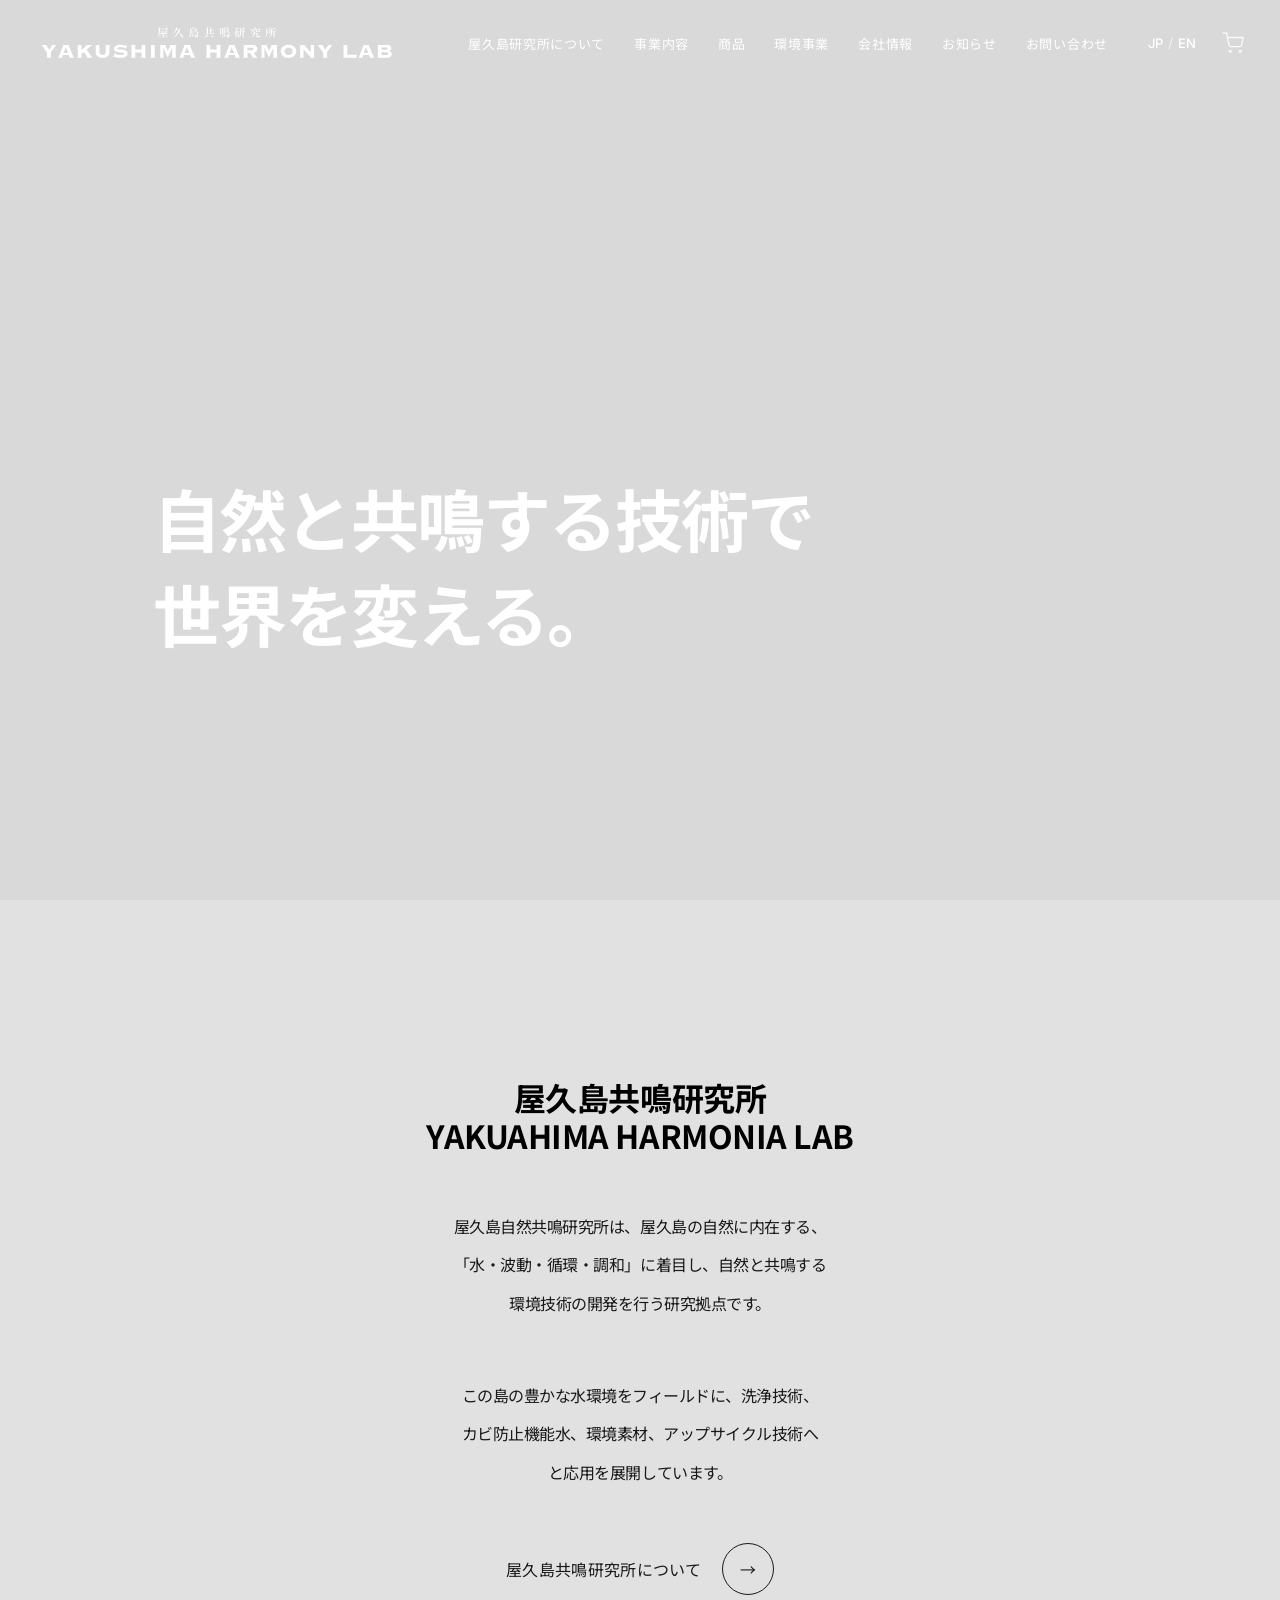
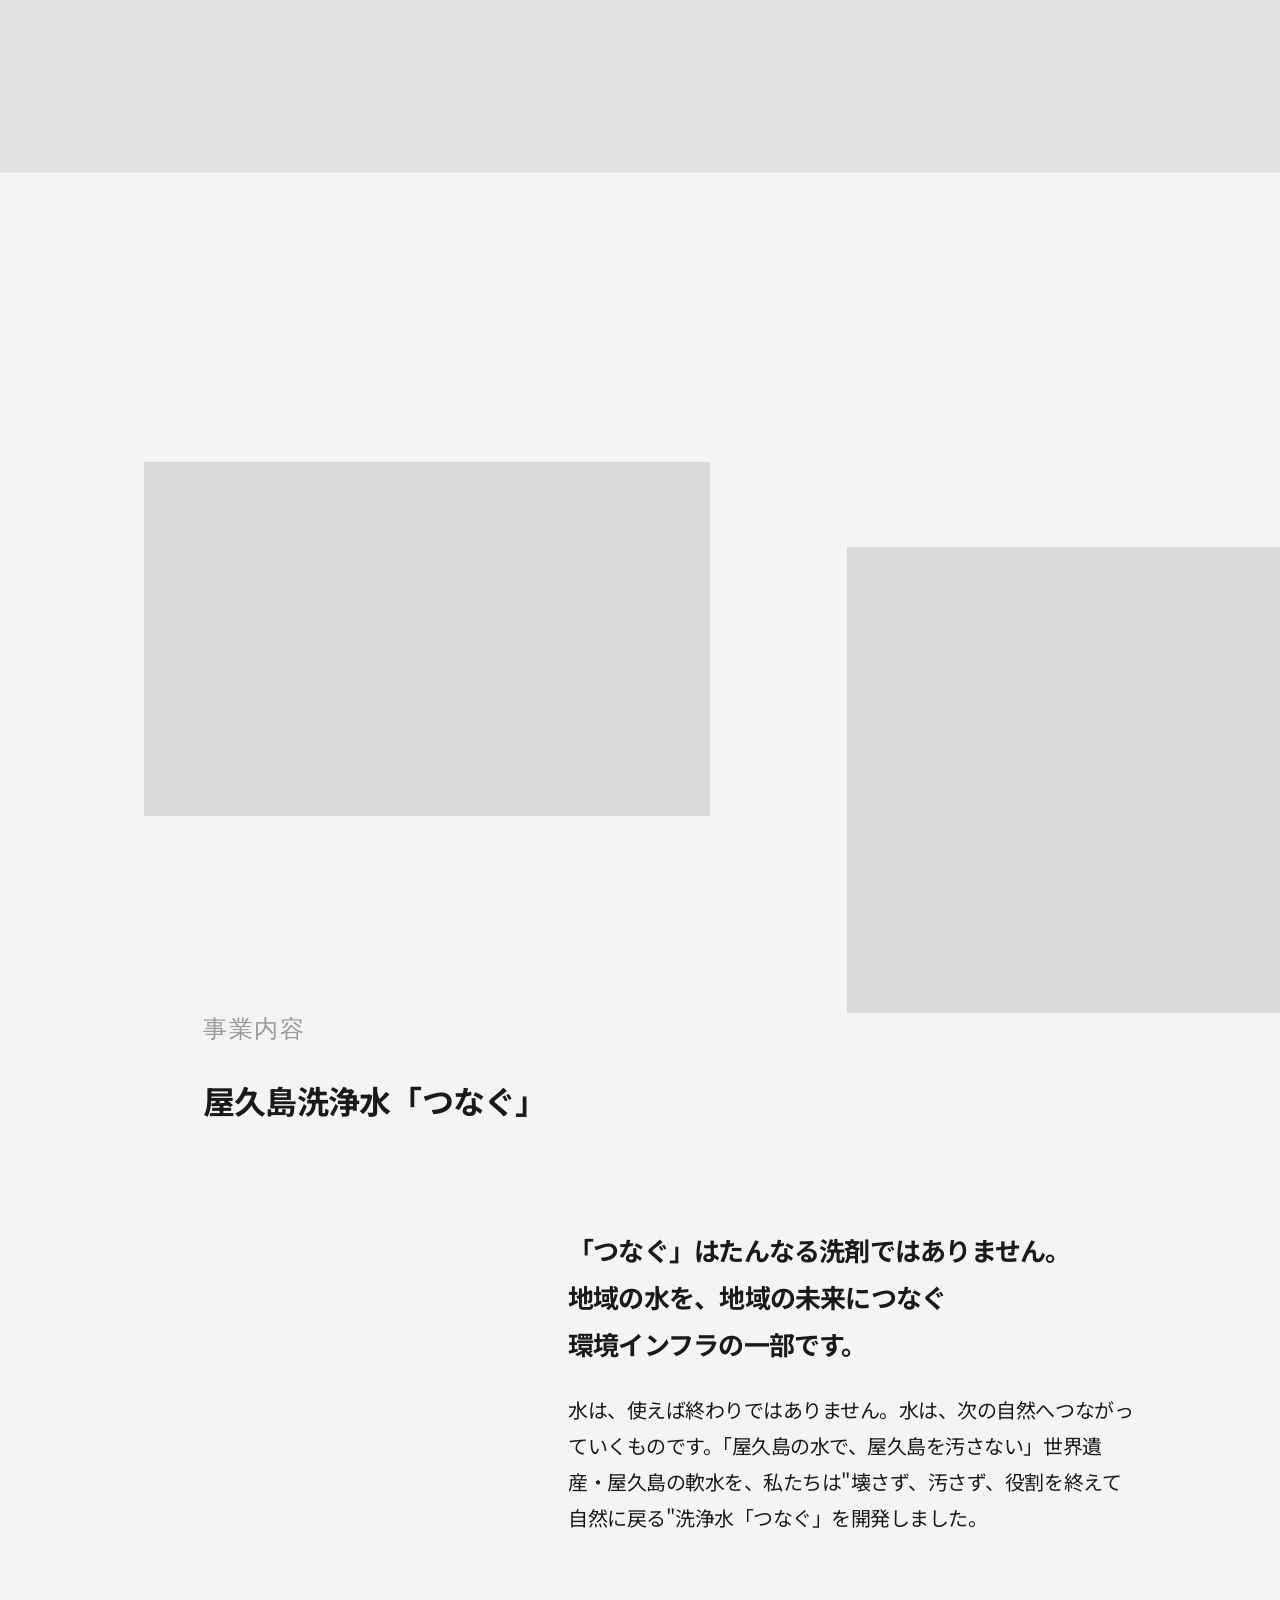
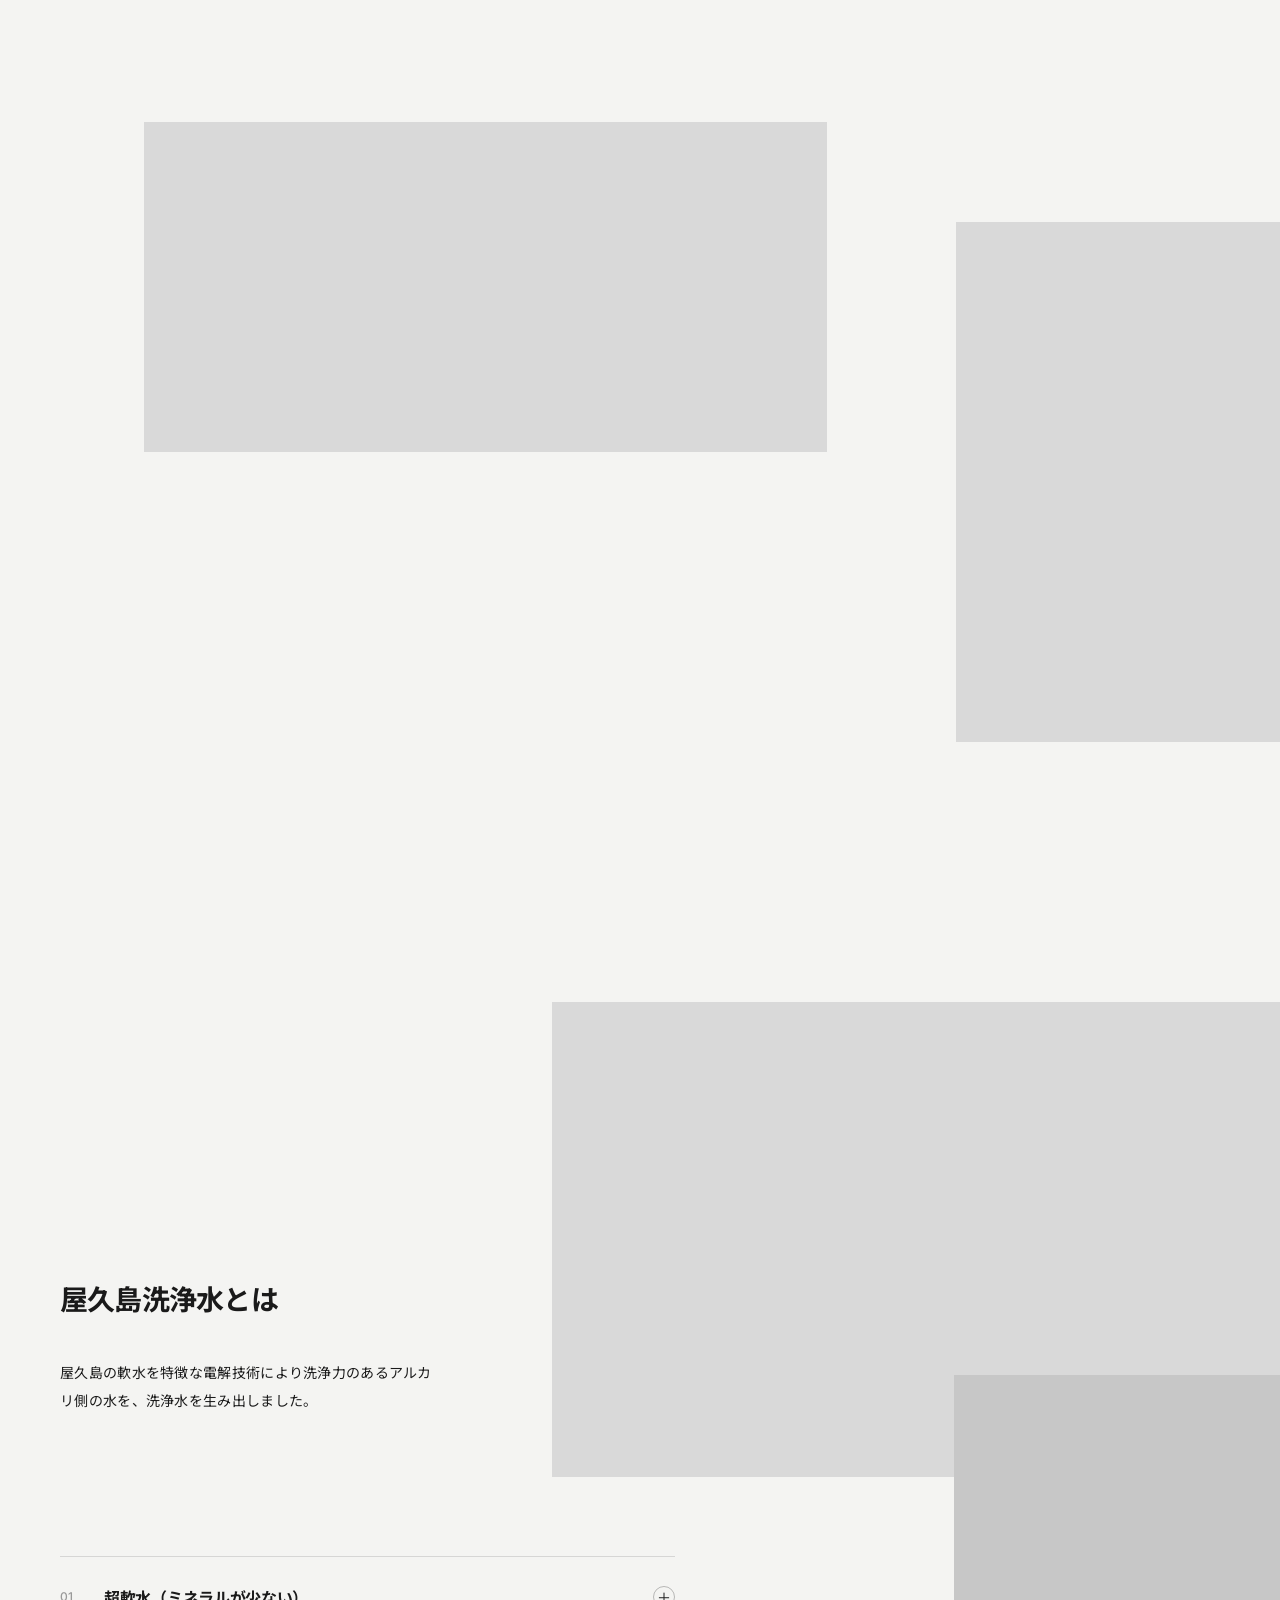
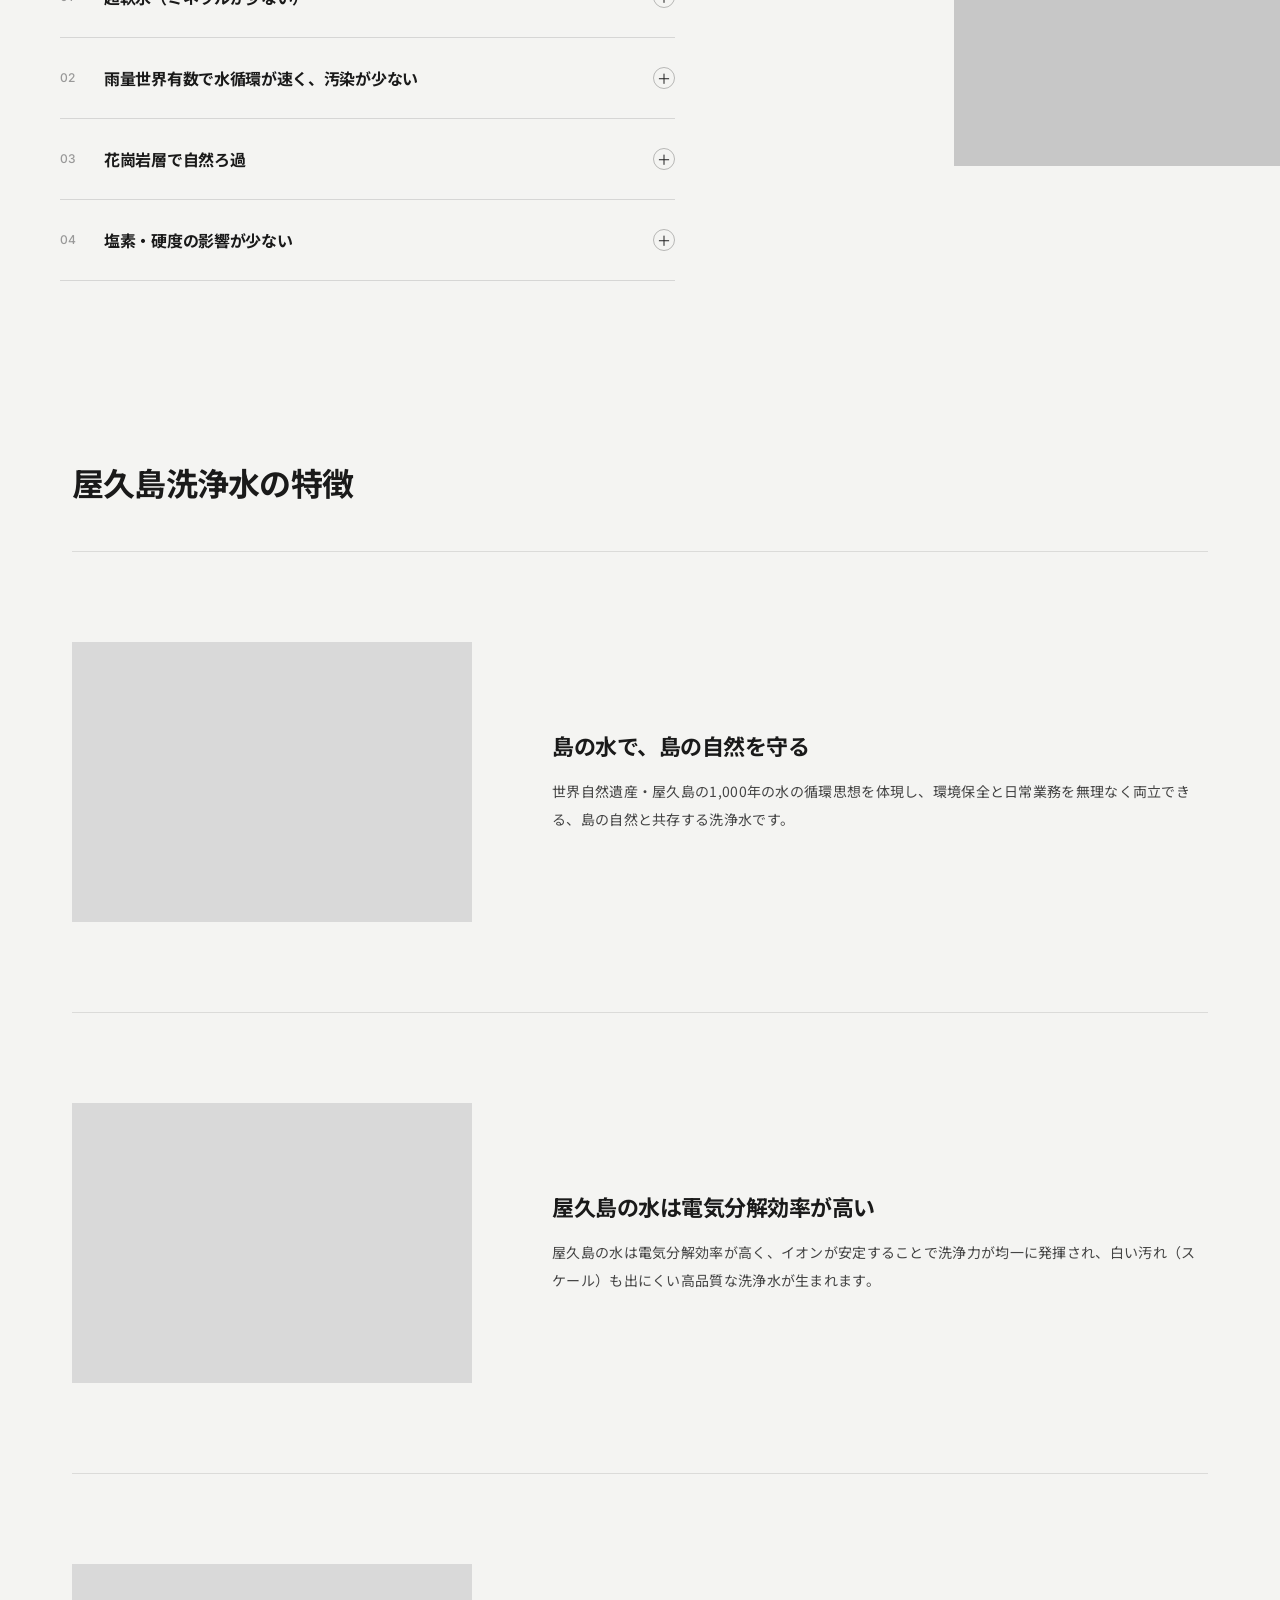
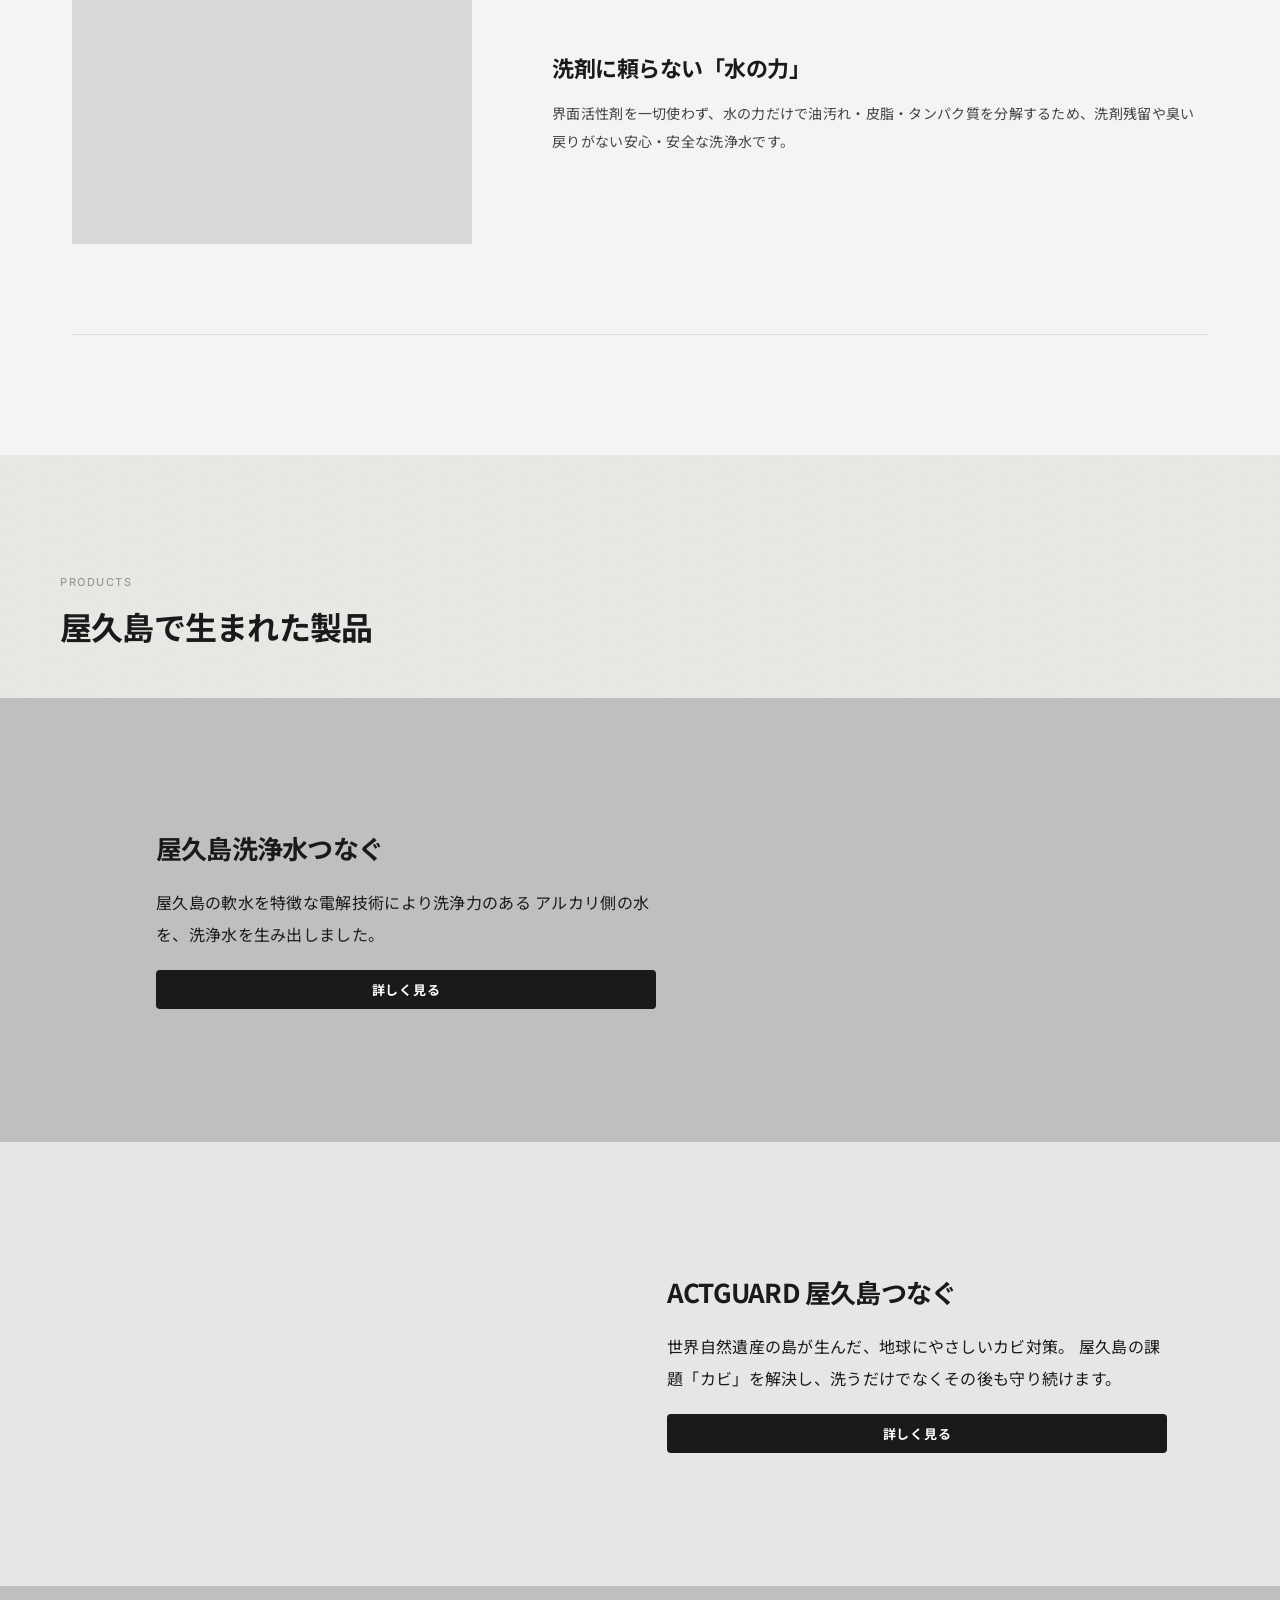
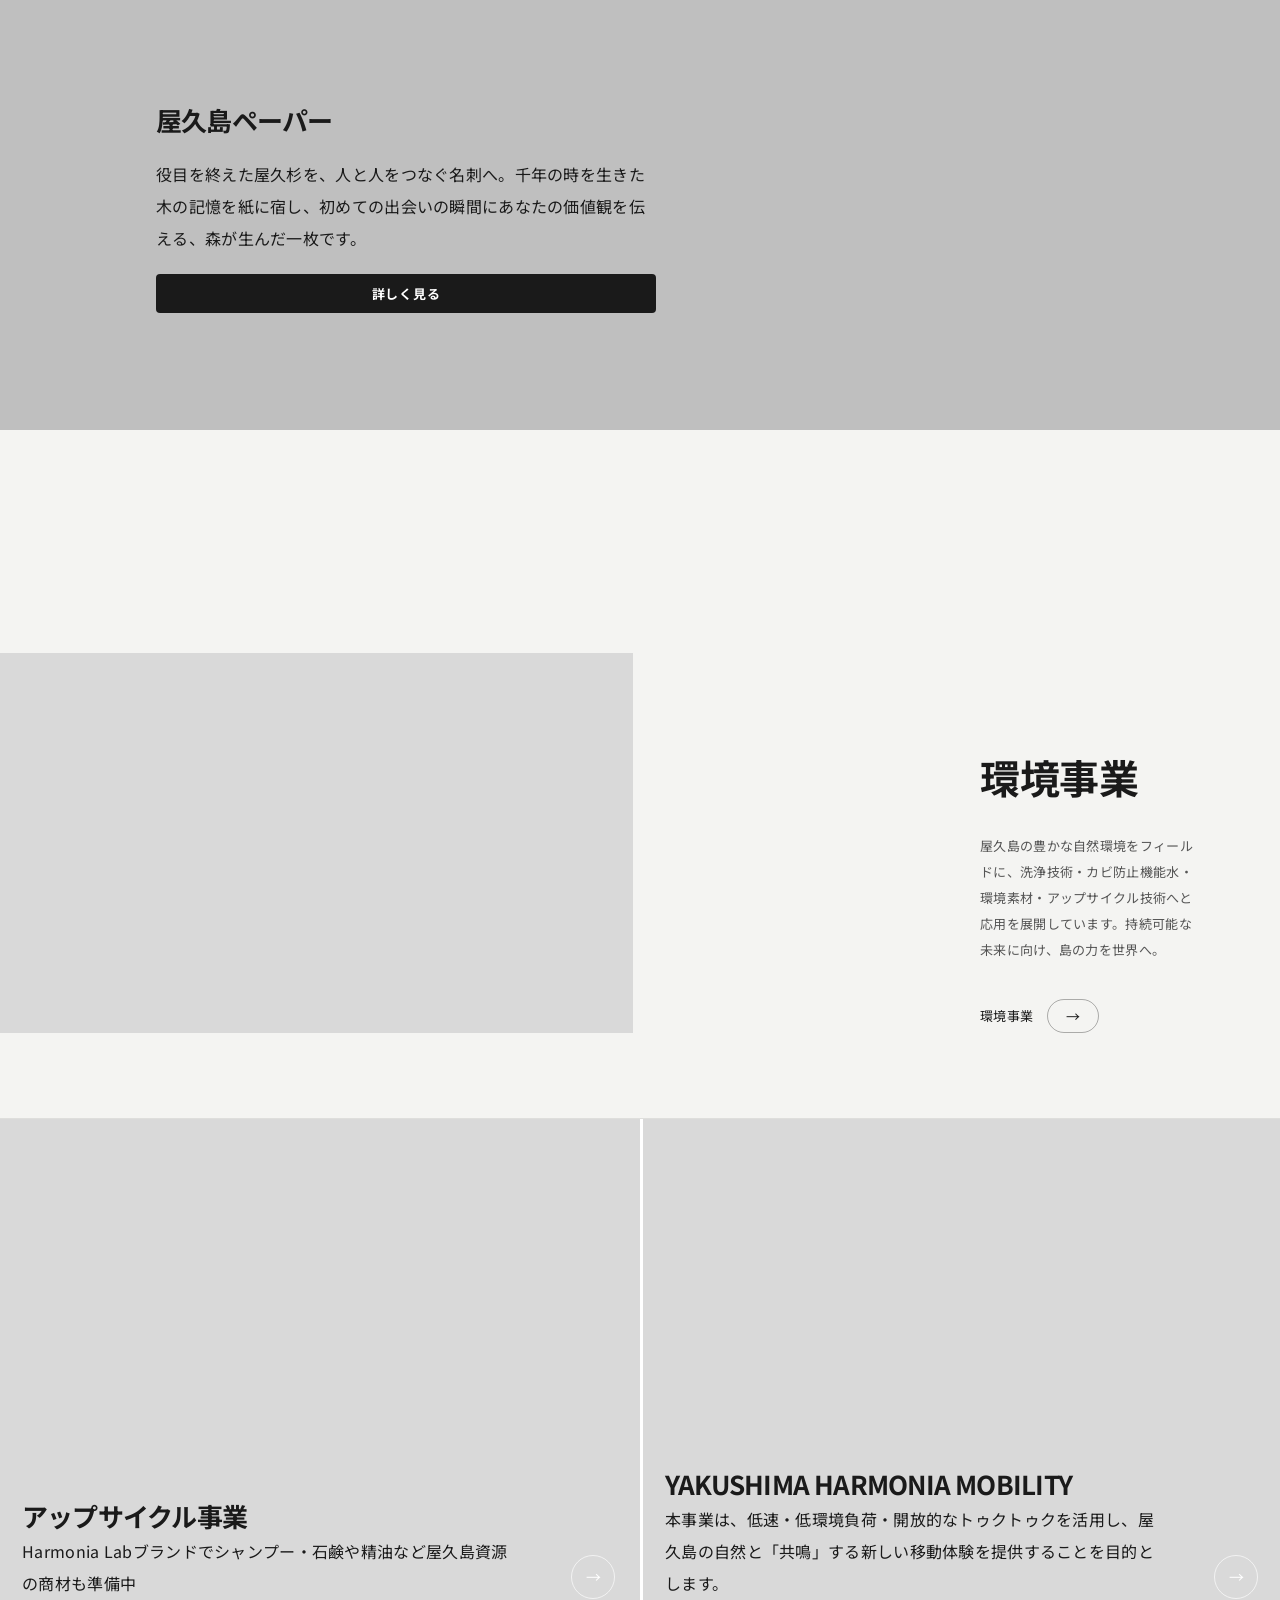
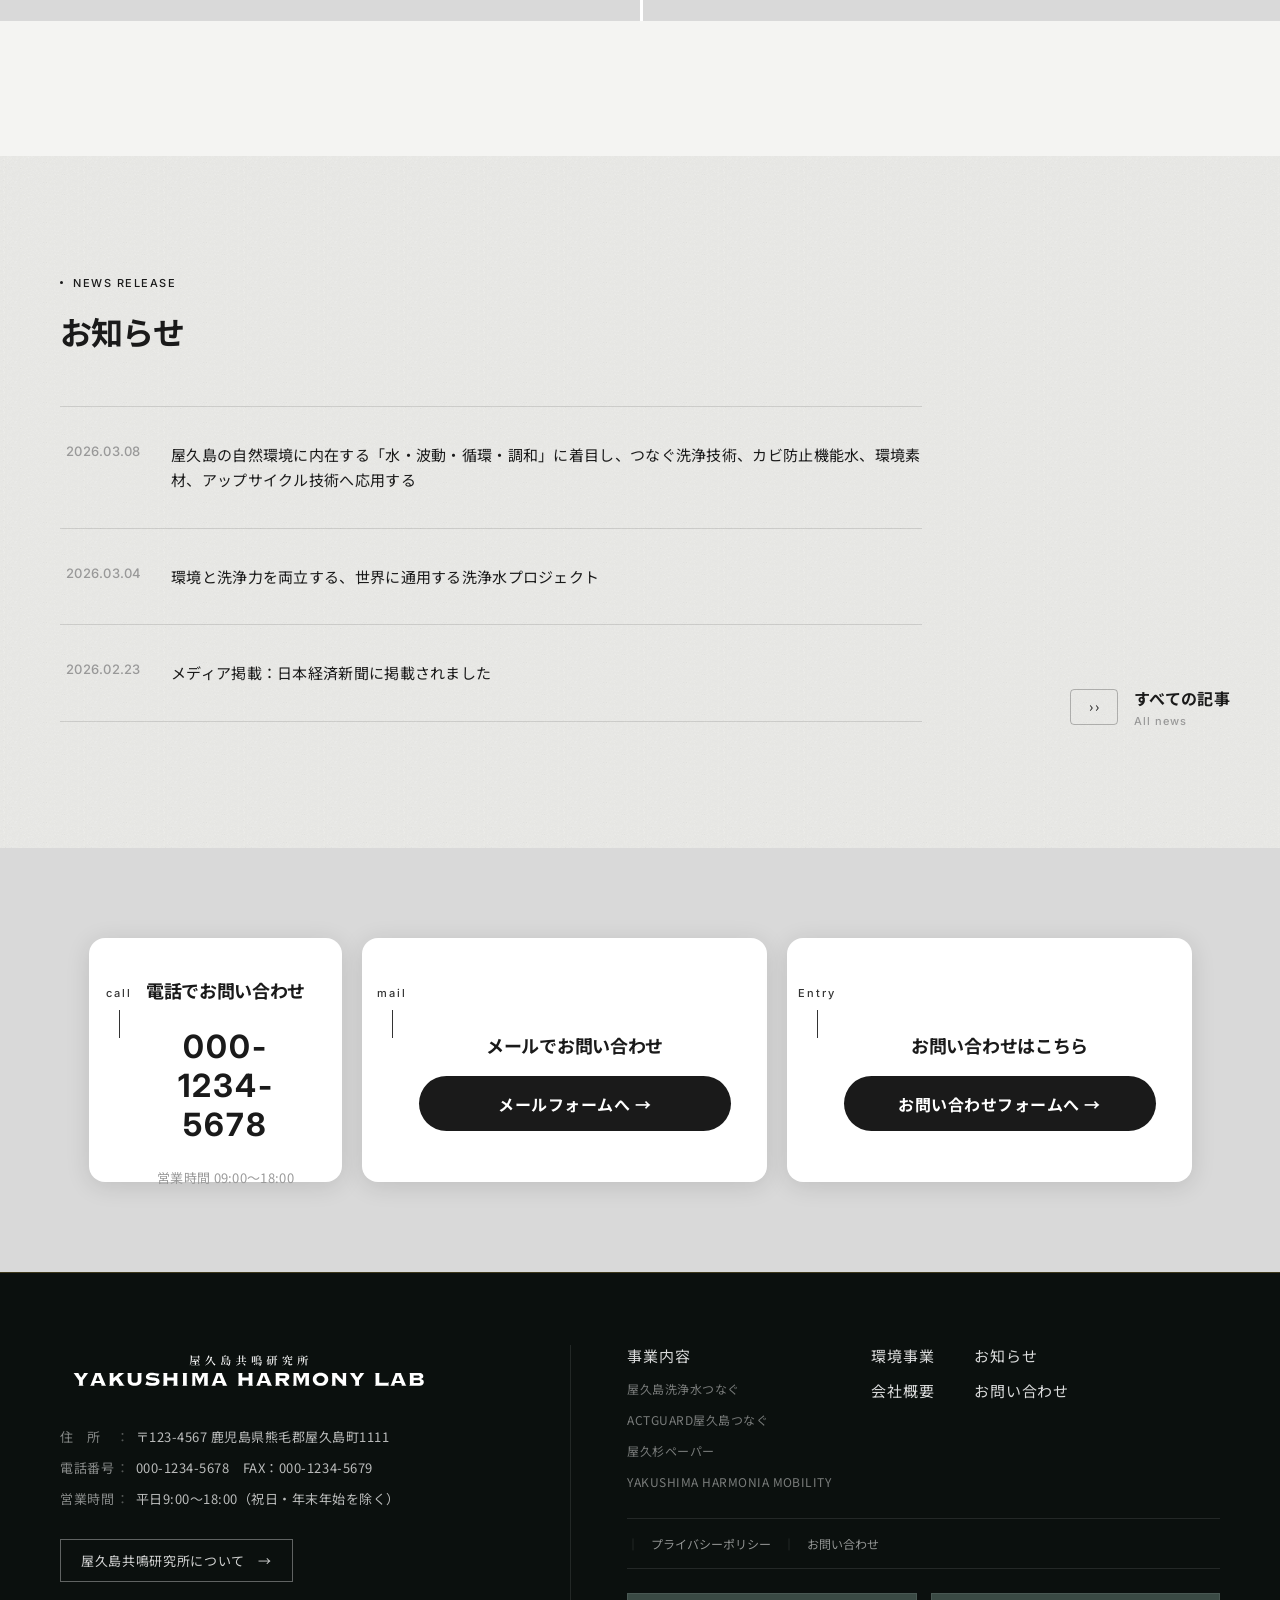
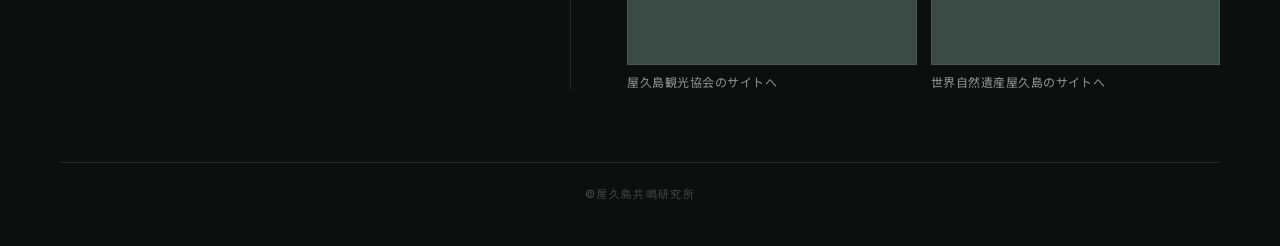
==== index.html @ 874a4131 "最初のバックアップ" ====
<!DOCTYPE html>
<html lang="ja">
<head>
  <meta charset="UTF-8">
  <meta name="viewport" content="width=device-width, initial-scale=1.0">
  <title>YAKUSHIMA HARMONIA LAB</title>
  <link rel="preconnect" href="https://fonts.googleapis.com">
  <link href="https://fonts.googleapis.com/css2?family=Noto+Sans+JP:wght@400;700&family=Inter:wght@400;500;700&display=swap" rel="stylesheet">
  <link rel="stylesheet" href="style.css">
  <script src="https://mcp.figma.com/mcp/html-to-design/capture.js" async></script>
</head>
<body>

  <!-- HEADER -->
  <header>
    <div class="header-logo">
      <img src="images/logo-yakushima.svg" alt="YAKUSHIMA HARMONIA LAB">
    </div>
    <nav class="main-nav">
      <a href="about.html">屋久島研究所について</a>
      <a href="#business">事業内容</a>
      <a href="#products">商品</a>
      <a href="#environment">環境事業</a>
      <a href="company.html">会社情報</a>
      <a href="#news">お知らせ</a>
      <a href="contact.html">お問い合わせ</a>
    </nav>
    <div class="header-right">
      <div class="lang-switch">
        <a href="#">JP</a>
        <span>/</span>
        <a href="#">EN</a>
      </div>
      <a href="cart.html" class="header-cart" aria-label="カート">
        <svg width="22" height="22" viewBox="0 0 24 24" fill="none" stroke="currentColor" stroke-width="1.5" stroke-linecap="round" stroke-linejoin="round" aria-hidden="true">
          <circle cx="9" cy="21" r="1"/>
          <circle cx="20" cy="21" r="1"/>
          <path d="M1 1h4l2.68 13.39a2 2 0 001.99 1.61h9.72a2 2 0 001.99-1.61L23 6H6"/>
        </svg>
      </a>
    </div>
  </header>

  <!-- HERO -->
  <section class="hero">
    <div class="hero-inner">
      <img src="images/hero.png" alt="YAKUSHIMA HARMONIA LAB - 自然との暮らし">
      <div class="hero-catch">
        <p>自然と共鳴する技術で</p>
        <p>世界を変える。</p>
      </div>
    </div>
  </section>

  <!-- VISION / ABOUT SECTION -->
  <section id="about" class="vision-section">
    <div class="vision-body">
      <div class="vision-section-title">屋久島共鳴研究所<br>YAKUAHIMA HARMONIA LAB</div>
      <div class="vision-text">
        <p>屋久島自然共鳴研究所は、屋久島の自然に内在する、<br>「水・波動・循環・調和」に着目し、自然と共鳴する<br>環境技術の開発を行う研究拠点です。</p>
        <p>この島の豊かな水環境をフィールドに、洗浄技術、<br>カビ防止機能水、環境素材、アップサイクル技術へ<br>と応用を展開しています。</p>
      </div>
      <a href="about.html" class="btn-inquiry">屋久島共鳴研究所について</a>
    </div>
  </section>

  <!-- ABOUT IMAGES SECTION -->
  <section id="business" class="about-section">
    <div class="about-container">
      <!-- Top staggered images -->
      <div class="about-top-images">
        <div class="about-top-img-left">
          <div class="about-top-img-left-inner"></div>
        </div>
        <div class="about-top-img-right">
          <div class="about-top-img-right-inner"></div>
        </div>
      </div>
      <!-- Staggered text: heading left, body copy right offset down -->
      <div class="about-text-area">
        <div class="about-heading-block">
          <div class="about-label">事業内容</div>
          <div class="about-title">屋久島洗浄水「つなぐ」</div>
        </div>
        <div class="about-body-block">
          <p class="about-body-title">「つなぐ」はたんなる洗剤ではありません。<br>地域の水を、地域の未来につなぐ<br>環境インフラの一部です。</p>
          <p class="about-body-text">水は、使えば終わりではありません。水は、次の自然へつながっていくものです。「屋久島の水で、屋久島を汚さない」世界遺産・屋久島の軟水を、私たちは"壊さず、汚さず、役割を終えて自然に戻る"洗浄水「つなぐ」を開発しました。</p>
        </div>
      </div>
      <!-- Bottom staggered images -->
      <div class="about-bottom-images">
        <div class="about-bottom-img-left"></div>
        <div class="about-bottom-img-right-col">
          <div class="about-bottom-img-right"></div>
        </div>
      </div>
    </div>
  </section>

  <!-- YAKUSHIMA HARMONIA LAB WHAT IS SECTION -->
  <section class="what-section">
    <div class="what-inner">
      <div class="what-left">
        <div class="what-title">屋久島洗浄水とは</div>
        <div class="what-desc">屋久島の軟水を特徴な電解技術により洗浄力のあるアルカリ側の水を、洗浄水を生み出しました。</div>
      </div>
      <div class="what-right">
        <div class="what-img-placeholder">
          <div class="what-img-overlap"></div>
        </div>
      </div>
    </div>
    <div class="what-accordion">
      <div class="accordion-item">
        <div class="accordion-header">
          <div class="accordion-num">01</div>
          <div class="accordion-text">超軟水（ミネラルが少ない）</div>
          <div class="accordion-icon">＋</div>
        </div>
      </div>
      <div class="accordion-item">
        <div class="accordion-header">
          <div class="accordion-num">02</div>
          <div class="accordion-text">雨量世界有数で水循環が速く、汚染が少ない</div>
          <div class="accordion-icon">＋</div>
        </div>
      </div>
      <div class="accordion-item">
        <div class="accordion-header">
          <div class="accordion-num">03</div>
          <div class="accordion-text">花崗岩層で自然ろ過</div>
          <div class="accordion-icon">＋</div>
        </div>
      </div>
      <div class="accordion-item">
        <div class="accordion-header">
          <div class="accordion-num">04</div>
          <div class="accordion-text">塩素・硬度の影響が少ない</div>
          <div class="accordion-icon">＋</div>
        </div>
      </div>
    </div>
  </section>

  <!-- FEATURES SECTION -->
  <section class="features-section">
    <div class="section-header">
      <div class="section-title-jp">屋久島洗浄水の特徴</div>
    </div>
    <div class="features-list">
      <div class="feature-item">
        <div class="feature-img">
          <img src="images/feature1.png" alt="">
        </div>
        <div class="feature-content">
          <div class="feature-title">島の水で、島の自然を守る</div>
          <div class="feature-body">世界自然遺産・屋久島の1,000年の水の循環思想を体現し、環境保全と日常業務を無理なく両立できる、島の自然と共存する洗浄水です。</div>
        </div>
      </div>
      <div class="feature-item">
        <div class="feature-img">
          <img src="images/feature2.png" alt="">
        </div>
        <div class="feature-content">
          <div class="feature-title">屋久島の水は電気分解効率が高い</div>
          <div class="feature-body">屋久島の水は電気分解効率が高く、イオンが安定することで洗浄力が均一に発揮され、白い汚れ（スケール）も出にくい高品質な洗浄水が生まれます。</div>
        </div>
      </div>
      <div class="feature-item">
        <div class="feature-img">
          <img src="images/feature3.png" alt="">
        </div>
        <div class="feature-content">
          <div class="feature-title">洗剤に頼らない「水の力」</div>
          <div class="feature-body">界面活性剤を一切使わず、水の力だけで油汚れ・皮脂・タンパク質を分解するため、洗剤残留や臭い戻りがない安心・安全な洗浄水です。</div>
        </div>
      </div>
    </div>
  </section>

  <!-- PRODUCTS SECTION -->
  <section id="products" class="products-section">
    <div class="products-section-header">
      <div class="section-label">Products</div>
      <div class="section-title-jp">屋久島で生まれた製品</div>
    </div>
    <div class="products-list">
      <div class="product-band product-band--dark">
        <div class="product-band-text">
          <div class="product-band-title">屋久島洗浄水つなぐ</div>
          <div class="product-band-body">屋久島の軟水を特徴な電解技術により洗浄力のある アルカリ側の水を、洗浄水を生み出しました。</div>
          <a href="tsunagu.html" class="btn-more">詳しく見る</a>
        </div>
      </div>
      <div class="product-band product-band--light">
        <div class="product-band-text product-band-text--right">
          <div class="product-band-title">ACTGUARD 屋久島つなぐ</div>
          <div class="product-band-body">世界自然遺産の島が生んだ、地球にやさしいカビ対策。 屋久島の課題「カビ」を解決し、洗うだけでなくその後も守り続けます。</div>
          <a href="actguard.html" class="btn-more">詳しく見る</a>
        </div>
      </div>
      <div class="product-band product-band--dark">
        <div class="product-band-text">
          <div class="product-band-title">屋久島ペーパー</div>
          <div class="product-band-body">役目を終えた屋久杉を、人と人をつなぐ名刺へ。千年の時を生きた木の記憶を紙に宿し、初めての出会いの瞬間にあなたの価値観を伝える、森が生んだ一枚です。</div>
          <a href="#" class="btn-more">詳しく見る</a>
        </div>
      </div>
    </div>
  </section>

  <!-- 環境事業 SECTION -->
  <section id="environment" class="kankyo-section">
    <div class="kankyo-hero">
      <div class="kankyo-hero-photo"></div>
      <div class="kankyo-hero-content">
        <div class="kankyo-hero-text">
          <h2 class="kankyo-hero-title">環境事業</h2>
          <p class="kankyo-hero-body">屋久島の豊かな自然環境をフィールドに、洗浄技術・カビ防止機能水・環境素材・アップサイクル技術へと応用を展開しています。持続可能な未来に向け、島の力を世界へ。</p>
          <div class="kankyo-hero-link">
            <span class="kankyo-link-label">環境事業</span>
            <a href="#environment" class="kankyo-link-btn">→</a>
          </div>
        </div>
      </div>
    </div>
    <div class="kankyo-divider"></div>
    <div class="kankyo-cards">
      <div class="kankyo-card kankyo-card--left">
        <div class="kankyo-card-content">
          <div class="kankyo-card-text">
            <p class="kankyo-card-title">アップサイクル事業</p>
            <p class="kankyo-card-body">Harmonia Labブランドでシャンプー・石鹸や精油など屋久島資源の商材も準備中</p>
          </div>
          <a href="#environment" class="kankyo-card-btn">→</a>
        </div>
      </div>
      <div class="kankyo-card kankyo-card--right">
        <div class="kankyo-card-content">
          <div class="kankyo-card-text">
            <p class="kankyo-card-title">YAKUSHIMA HARMONIA MOBILITY</p>
            <p class="kankyo-card-body">本事業は、低速・低環境負荷・開放的なトゥクトゥクを活用し、屋久島の自然と「共鳴」する新しい移動体験を提供することを目的とします。</p>
          </div>
          <a href="mobility.html" class="kankyo-card-btn">→</a>
        </div>
      </div>
    </div>
  </section>

  <!-- NEWS SECTION -->
  <section id="news" class="news-section">
    <div class="news-inner">
      <div class="news-left">
        <div class="news-header">
          <div class="news-release-label">
            <div class="news-dot"></div>
            <span class="news-release-text">News Release</span>
          </div>
          <div class="news-title">お知らせ</div>
        </div>
        <div class="news-list">
          <a href="#news" class="news-item">
            <div class="news-date">2026.03.08</div>
            <div class="news-body">屋久島の自然環境に内在する「水・波動・循環・調和」に着目し、つなぐ洗浄技術、カビ防止機能水、環境素材、アップサイクル技術へ応用する</div>
          </a>
          <a href="#news" class="news-item">
            <div class="news-date">2026.03.04</div>
            <div class="news-body">環境と洗浄力を両立する、世界に通用する洗浄水プロジェクト</div>
          </a>
          <a href="#news" class="news-item">
            <div class="news-date">2026.02.23</div>
            <div class="news-body">メディア掲載：日本経済新聞に掲載されました</div>
          </a>
        </div>
      </div>
      <div class="news-right">
        <a href="#news" class="btn-all-news">
          <div class="btn-all-news-arrows">
            <span>›</span>
            <span>›</span>
          </div>
          <div class="btn-all-news-text">
            <span class="btn-all-news-jp">すべての記事</span>
            <span class="btn-all-news-en">All news</span>
          </div>
        </a>
      </div>
    </div>
  </section>

  <!-- CONTACT SECTION -->
  <section id="contact" class="contact-section">
    <div class="contact-inner">

      <div class="contact-card">
        <div class="contact-label-area">
          <span class="contact-label">call</span>
          <div class="contact-label-line"></div>
        </div>
        <div class="contact-card-body contact-card-body--call">
          <p class="contact-card-title">電話でお問い合わせ</p>
          <p class="contact-card-tel">000-1234-5678</p>
          <p class="contact-card-note">営業時間 09:00〜18:00</p>
        </div>
      </div>

      <div class="contact-card">
        <div class="contact-label-area">
          <span class="contact-label">mail</span>
          <div class="contact-label-line"></div>
        </div>
        <div class="contact-card-body">
          <p class="contact-card-title">メールでお問い合わせ</p>
          <a href="contact.html" class="btn-contact-action">メールフォームへ →</a>
        </div>
      </div>

      <div class="contact-card">
        <div class="contact-label-area">
          <span class="contact-label">Entry</span>
          <div class="contact-label-line"></div>
        </div>
        <div class="contact-card-body">
          <p class="contact-card-title">お問い合わせはこちら</p>
          <a href="contact.html" class="btn-contact-action">お問い合わせフォームへ →</a>
        </div>
      </div>

    </div>
  </section>

  <!-- FOOTER -->
  <footer id="company" class="site-footer">
    <div class="footer-main">

      <!-- 左カラム: ロゴ・会社情報 -->
      <div class="footer-left">
        <div class="footer-brand">
          <img src="images/logo-yakushima.svg" alt="YAKUSHIMA HARMONIA LAB" class="footer-brand-logo">
        </div>
        <div class="footer-info">
          <div class="footer-info-row">
            <span class="footer-info-key">住　所</span>
            <span class="footer-info-sep">：</span>
            <span class="footer-info-val">〒123-4567 鹿児島県熊毛郡屋久島町1111</span>
          </div>
          <div class="footer-info-row">
            <span class="footer-info-key">電話番号</span>
            <span class="footer-info-sep">：</span>
            <span class="footer-info-val">000-1234-5678　FAX：000-1234-5679</span>
          </div>
          <div class="footer-info-row">
            <span class="footer-info-key">営業時間</span>
            <span class="footer-info-sep">：</span>
            <span class="footer-info-val">平日9:00〜18:00（祝日・年末年始を除く）</span>
          </div>
        </div>
        <a href="#about" class="footer-about-btn">屋久島共鳴研究所について　→</a>
      </div>

      <!-- 縦区切り線 -->
      <div class="footer-col-divider"></div>

      <!-- 右カラム: ナビ・サムネイル -->
      <div class="footer-right">
        <nav class="footer-nav">
          <div class="footer-nav-col">
            <a href="#business" class="footer-nav-main">事業内容</a>
            <a href="tsunagu.html" class="footer-nav-sub">屋久島洗浄水つなぐ</a>
            <a href="actguard.html" class="footer-nav-sub">ACTGUARD屋久島つなぐ</a>
            <a href="mobility.html" class="footer-nav-sub">屋久杉ペーパー</a>
            <a href="#products" class="footer-nav-sub">YAKUSHIMA HARMONIA MOBILITY</a>
          </div>
          <div class="footer-nav-col">
            <a href="#environment" class="footer-nav-main">環境事業</a>
            <a href="company.html" class="footer-nav-main">会社概要</a>
          </div>
          <div class="footer-nav-col">
            <a href="#news" class="footer-nav-main">お知らせ</a>
            <a href="contact.html" class="footer-nav-main">お問い合わせ</a>
          </div>
        </nav>
        <div class="footer-nav-secondary">
          <span class="footer-nav-sec-sep">｜</span>
          <a href="#">プライバシーポリシー</a>
          <span class="footer-nav-sec-sep">｜</span>
          <a href="contact.html">お問い合わせ</a>
        </div>
        <div class="footer-thumbs">
          <a href="#" class="footer-thumb">
            <div class="footer-thumb-img"></div>
            <span class="footer-thumb-label">屋久島観光協会のサイトへ</span>
          </a>
          <a href="#" class="footer-thumb">
            <div class="footer-thumb-img"></div>
            <span class="footer-thumb-label">世界自然遺産屋久島のサイトへ</span>
          </a>
        </div>
      </div>

    </div>
    <div class="footer-bottom">
      <div class="footer-bottom-divider"></div>
      <p class="footer-copyright">©屋久島共鳴研究所</p>
    </div>
  </footer>

</body>
</html>
---- style.css ----
*, *::before, *::after { box-sizing: border-box; margin: 0; padding: 0; }

img { opacity: 0; }

:root {
  --color-bg-light: #f4f4f2;
  --color-bg-section: #e1e1e1;
  --color-bg-white: #ffffff;
  --color-footer: #2f3732;
  --color-text-dark: #1a1a1a;
  --color-text-muted: #999;
  --color-text-footer: #e1e1d8;
  --color-blue: #0000ff;
  --font-jp: 'Noto Sans JP', sans-serif;
  --font-en: 'Inter', sans-serif;
}

html { scroll-behavior: smooth; }

body {
  font-family: var(--font-jp);
  background: var(--color-bg-light);
  color: var(--color-text-dark);
  overflow-x: hidden;
}

/* ===== HEADER / NAV ===== */
header {
  position: fixed;
  top: 0;
  left: 0;
  right: 0;
  z-index: 100;
  display: flex;
  align-items: center;
  padding: 0 36px 0 28px;
  height: 86px;
  background: transparent;
  gap: 40px;
}

.header-logo {
  display: flex;
  align-items: center;
  margin-right: auto;
}

.header-logo img {
  height: 52px;
  width: auto;
  opacity: 1;
  filter: brightness(0) invert(1);
}

nav.main-nav {
  display: flex;
  align-items: center;
  gap: 29px;
}

nav.main-nav a {
  font-family: var(--font-jp);
  font-size: 13px;
  font-weight: 400;
  color: #fff;
  text-decoration: none;
  letter-spacing: 0.7px;
  white-space: nowrap;
  transition: opacity 0.2s;
}

nav.main-nav a:hover { opacity: 0.65; }

.header-right {
  display: flex;
  align-items: center;
  gap: 26px;
}

.header-cart {
  display: flex;
  align-items: center;
  justify-content: center;
  color: #fff;
  opacity: 0.85;
  transition: opacity 0.2s;
}

.header-cart:hover {
  opacity: 1;
}

.header--light-page .header-cart {
  color: var(--color-text-dark);
  opacity: 1;
}

.lang-switch {
  display: flex;
  align-items: center;
  gap: 5px;
  font-family: var(--font-en);
  font-size: 13px;
  font-weight: 500;
}

.lang-switch a {
  color: #fff;
  text-decoration: none;
  transition: opacity 0.2s;
}

.lang-switch a:hover { opacity: 0.65; }
.lang-switch span { color: rgba(255,255,255,0.6); }

.btn-contact {
  display: flex;
  align-items: center;
  justify-content: center;
  padding: 9px 21px;
  border: 1px solid #fff;
  border-radius: 4px;
  font-family: var(--font-jp);
  font-size: 13px;
  font-weight: 700;
  color: #fff;
  text-decoration: none;
  letter-spacing: 0.7px;
  transition: background 0.2s;
}

.btn-contact:hover { background: rgba(255,255,255,0.15); }

/* ===== HERO ===== */
.hero {
  position: relative;
  width: 100%;
  height: 900px;
  overflow: hidden;
  background: #D9D9D9;
  margin-top: 0;
}

.hero-inner {
  position: absolute;
  left: 60px;
  right: 0;
  top: 0;
  bottom: 0;
  overflow: hidden;
}

.hero-inner img {
  width: 100%;
  height: 100%;
  object-fit: cover;
  object-position: center;
}

.hero-catch {
  position: absolute;
  left: 93px;
  top: 470px;
  z-index: 10;
}

.hero-catch p {
  font-family: var(--font-jp);
  font-size: 68px;
  font-weight: 700;
  color: #fff;
  letter-spacing: -2px;
  line-height: 95.2px;
  white-space: nowrap;
}


/* ===== VISION / ABOUT SECTION ===== */
.vision-section {
  position: relative;
  background-color: var(--color-bg-section);
  padding: 178px 60px 178px;
}

.vision-body {
  display: flex;
  flex-direction: column;
  align-items: center;
  gap: 52px;
  max-width: 871px;
  margin: 0 auto;
  text-align: center;
}

.vision-section-title {
  font-family: var(--font-jp);
  font-size: 32px;
  font-weight: 700;
  line-height: 38.4px;
  letter-spacing: -0.48px;
  color: #000;
  text-align: center;
  width: 100%;
}

.vision-text {
  display: flex;
  flex-direction: column;
  gap: 54px;
  font-family: var(--font-jp);
  font-size: 16px;
  line-height: 38.4px;
  letter-spacing: -0.48px;
  color: #1a1a1a;
  text-align: center;
  width: 100%;
}

.btn-inquiry {
  display: inline-flex;
  align-items: center;
  gap: 20px;
  text-decoration: none;
  font-family: var(--font-jp);
  font-size: 16px;
  font-weight: 400;
  color: var(--color-text-dark);
  letter-spacing: 0.3px;
  background: none;
  border: none;
  padding: 0;
  cursor: pointer;
}

.btn-inquiry::after {
  content: '→';
  display: flex;
  align-items: center;
  justify-content: center;
  width: 52px;
  height: 52px;
  border: 1px solid var(--color-text-dark);
  border-radius: 50%;
  font-size: 16px;
  flex-shrink: 0;
  transition: background 0.2s, transform 0.2s;
}

.btn-inquiry:hover::after {
  background: rgba(0, 0, 0, 0.06);
  transform: scale(1.05);
}

.vision-body .btn-inquiry {
  align-self: center;
}

/* ===== ABOUT IMAGES SECTION ===== */
.about-section {
  background: var(--color-bg-light);
  padding: 194px 0 120px;
}

.about-container {
  padding: 0 144px;
  display: flex;
  flex-direction: column;
}

/* Top staggered images */
.about-top-images {
  display: flex;
  gap: 20px;
  align-items: flex-start;
}

.about-top-img-left {
  flex: 0 0 566px;
  padding-top: 95px;
}

.about-top-img-left-inner {
  width: 566px;
  height: 354px;
  background: #D9D9D9;
}

.about-top-img-right {
  flex: 0 0 566px;
  height: 646px;
  padding-top: 180px;
  display: flex;
  justify-content: flex-end;
}

.about-top-img-right-inner {
  width: 449px;
  height: 466px;
  background: #D9D9D9;
}

/* Staggered text area */
.about-text-area {
  display: flex;
  align-items: flex-start;
}

.about-heading-block {
  flex: 0 0 424px;
  padding-left: 59px;
  display: flex;
  flex-direction: column;
  gap: 24px;
}

.about-label {
  font-family: var(--font-en);
  font-size: 24px;
  font-weight: 500;
  letter-spacing: 1.5px;
  color: var(--color-text-muted);
}

.about-title {
  font-family: var(--font-jp);
  font-size: 32px;
  font-weight: 700;
  line-height: 62.4px;
  letter-spacing: -0.78px;
  color: var(--color-text-dark);
}

.about-body-block {
  flex: 1;
  padding-top: 214px;
  max-width: 577px;
  display: flex;
  flex-direction: column;
  gap: 24px;
}

.about-body-title {
  font-family: var(--font-jp);
  font-size: 26px;
  font-weight: 700;
  line-height: 46.8px;
  letter-spacing: -0.78px;
  color: var(--color-text-dark);
}

.about-body-text {
  font-family: var(--font-jp);
  font-size: 20px;
  font-weight: 400;
  line-height: 36px;
  letter-spacing: -0.48px;
  color: var(--color-text-dark);
  max-width: 573px;
}

/* Bottom staggered images */
.about-bottom-images {
  display: flex;
  align-items: flex-start;
  gap: 129px;
  margin-top: 186px;
}

.about-bottom-img-left {
  flex: 0 0 683px;
  height: 330px;
  background: #D9D9D9;
}

.about-bottom-img-right-col {
  flex: 0 0 332px;
  padding-top: 100px;
}

.about-bottom-img-right {
  width: 332px;
  height: 520px;
  background: #D9D9D9;
}

/* ===== YAKUSHIMA HARMONIA LAB WHAT IS SECTION ===== */
.what-section {
  position: relative;
  background-color: var(--color-bg-light);
  padding: 140px 60px 0;
}

.what-inner {
  display: flex;
  gap: 112px;
  align-items: flex-start;
  margin-bottom: 79px;
}

.what-left {
  flex: 0 0 380px;
  padding-top: 277px;
}

.what-right {
  flex: 1;
}

.what-img-placeholder {
  width: 739px;
  height: 475px;
  background: #D9D9D9;
  position: relative;
}

.what-img-overlap {
  position: absolute;
  left: 402px;
  top: 373px;
  width: 411px;
  height: 391px;
  background: #c7c7c7;
}

.what-accordion {
  max-width: 615px;
  padding-bottom: 95px;
}

.what-label {
  font-family: var(--font-en);
  font-size: 11px;
  font-weight: 500;
  letter-spacing: 1.5px;
  color: var(--color-text-muted);
  text-transform: uppercase;
  margin-bottom: 16px;
}

.what-title {
  font-family: var(--font-jp);
  font-size: 28px;
  font-weight: 700;
  line-height: 1.4;
  letter-spacing: -0.78px;
  color: var(--color-text-dark);
  margin-bottom: 40px;
}

.what-desc {
  font-family: var(--font-jp);
  font-size: 14px;
  font-weight: 400;
  line-height: 2.0;
  letter-spacing: 0.3px;
  color: var(--color-text-dark);
}

.what-right {
  flex: 1;
  display: flex;
  flex-direction: column;
}

.accordion-item {
  border-bottom: 1px solid rgba(0,0,0,0.12);
}

.accordion-item:first-child {
  border-top: 1px solid rgba(0,0,0,0.12);
}

.accordion-header {
  display: flex;
  align-items: center;
  gap: 20px;
  padding: 28px 0;
  cursor: pointer;
}

.accordion-num {
  font-family: var(--font-en);
  font-size: 12px;
  font-weight: 500;
  color: var(--color-text-muted);
  width: 24px;
  flex-shrink: 0;
}

.accordion-text {
  font-family: var(--font-jp);
  font-size: 16px;
  font-weight: 700;
  letter-spacing: -0.3px;
  color: var(--color-text-dark);
  flex: 1;
}

.accordion-icon {
  width: 22px;
  height: 22px;
  border: 1px solid rgba(0,0,0,0.25);
  border-radius: 50%;
  display: flex;
  align-items: center;
  justify-content: center;
  flex-shrink: 0;
  font-size: 14px;
  color: var(--color-text-dark);
  line-height: 1;
}

/* ===== FEATURES SECTION ===== */
.features-section {
  position: relative;
  background-color: var(--color-bg-light);
  padding: 83px 72px 120px;
}

.section-header {
  margin-bottom: 46px;
}

.section-label {
  font-family: var(--font-en);
  font-size: 11px;
  font-weight: 500;
  letter-spacing: 1.5px;
  color: var(--color-text-muted);
  text-transform: uppercase;
  margin-bottom: 14px;
}

.section-title-jp {
  font-family: var(--font-jp);
  font-size: 32px;
  font-weight: 700;
  letter-spacing: -0.78px;
  color: var(--color-text-dark);
}

.features-list {
  display: flex;
  flex-direction: column;
  gap: 0;
}

.feature-item {
  display: flex;
  gap: 80px;
  align-items: center;
  padding: 90px 0;
  border-bottom: 1px solid rgba(0,0,0,0.1);
}

.feature-item:first-child {
  border-top: 1px solid rgba(0,0,0,0.1);
}

.feature-img {
  flex: 0 0 400px;
  height: 280px;
  overflow: hidden;
  background: #D9D9D9;
}

.feature-img img {
  width: 100%;
  height: 100%;
  object-fit: cover;
  transition: transform 0.4s;
}

.feature-item:hover .feature-img img { transform: scale(1.03); }

.feature-content { flex: 1; }

.feature-title {
  font-family: var(--font-jp);
  font-size: 22px;
  font-weight: 700;
  letter-spacing: -0.5px;
  color: var(--color-text-dark);
  margin-bottom: 16px;
  line-height: 1.4;
}

.feature-body {
  font-family: var(--font-jp);
  font-size: 14px;
  font-weight: 400;
  line-height: 2.0;
  letter-spacing: 0.3px;
  color: #444444;
}

/* ===== PRODUCTS SECTION ===== */
.products-section {
  position: relative;
  background-color: var(--color-bg-light);
  background-image: url('images/bg-texture.png');
  background-size: 80px 20px;
  padding: 0 0 0;
}

.products-section-header {
  padding: 120px 60px 49px;
}

.products-list {
  display: flex;
  flex-direction: column;
}

.product-band {
  width: 100%;
  height: 444px;
  display: flex;
  align-items: center;
}

.product-band--dark { background: #bfbfbf; }
.product-band--light { background: #e6e6e6; }

.product-band-text {
  display: flex;
  flex-direction: column;
  gap: 20px;
  max-width: 500px;
  margin-left: 156px;
}

.product-band-text--right {
  margin-left: auto;
  margin-right: 113px;
}

.product-band-title {
  font-family: var(--font-jp);
  font-size: 26px;
  font-weight: 700;
  letter-spacing: -0.78px;
  color: var(--color-text-dark);
  line-height: 1.4;
}

.product-band-body {
  font-family: var(--font-jp);
  font-size: 16px;
  font-weight: 400;
  line-height: 2.0;
  letter-spacing: 0.3px;
  color: var(--color-text-dark);
}

.btn-more {
  display: inline-flex;
  align-items: center;
  justify-content: center;
  padding: 10px 28px;
  background: var(--color-text-dark);
  color: #fff;
  font-family: var(--font-jp);
  font-size: 13px;
  font-weight: 700;
  letter-spacing: 0.7px;
  text-decoration: none;
  border-radius: 4px;
  transition: opacity 0.2s;
}

.btn-more:hover { opacity: 0.75; }

/* ===== NEWS SECTION ===== */
.news-section {
  position: relative;
  background-color: var(--color-bg-light);
  background-image: url('images/bg-texture.png');
  background-size: 80px 20px;
  padding: 120px 60px;
}

.news-inner {
  max-width: 1305px;
  margin: 0 auto;
  display: flex;
  gap: 0;
  justify-content: space-between;
}

.news-left { flex: 0 0 862px; }

.news-header { margin-bottom: 52px; }

.news-release-label {
  display: flex;
  align-items: center;
  gap: 10px;
  margin-bottom: 18px;
}

.news-dot {
  width: 3px;
  height: 3px;
  background: var(--color-text-dark);
  border-radius: 50%;
}

.news-release-text {
  font-family: var(--font-en);
  font-size: 11px;
  font-weight: 500;
  letter-spacing: 1.5px;
  color: var(--color-text-dark);
  text-transform: uppercase;
}

.news-title {
  font-family: var(--font-jp);
  font-size: 32px;
  font-weight: 700;
  letter-spacing: -0.78px;
  color: var(--color-text-dark);
}

.news-list { display: flex; flex-direction: column; }

.news-item {
  display: flex;
  align-items: flex-start;
  padding: 35px 0;
  border-bottom: 1px solid rgba(0,0,0,0.12);
  gap: 24px;
  text-decoration: none;
  color: inherit;
  transition: opacity 0.2s;
}

.news-item:first-child { border-top: 1px solid rgba(0,0,0,0.12); }

.news-item:hover { opacity: 0.65; }

.news-date {
  flex: 0 0 87px;
  font-family: var(--font-en);
  font-size: 13px;
  font-weight: 500;
  color: var(--color-text-muted);
  letter-spacing: 0.26px;
  padding-left: 6px;
  padding-top: 1px;
}

.news-body {
  flex: 1;
  font-family: var(--font-jp);
  font-size: 15px;
  font-weight: 400;
  line-height: 1.7;
  letter-spacing: 0.3px;
  color: var(--color-text-dark);
}

.news-right {
  flex: 0 0 308px;
  display: flex;
  flex-direction: column;
  justify-content: flex-end;
  align-items: flex-end;
  padding-top: 410px;
}

.btn-all-news {
  display: flex;
  align-items: center;
  gap: 16px;
  text-decoration: none;
  color: inherit;
  transition: opacity 0.2s;
}

.btn-all-news:hover { opacity: 0.65; }

.btn-all-news-arrows {
  width: 48px;
  height: 36px;
  border: 1px solid rgba(0,0,0,0.25);
  border-radius: 4px;
  display: flex;
  align-items: center;
  justify-content: center;
  gap: 2px;
  padding-bottom: 1px;
}

.btn-all-news-arrows span {
  font-size: 14px;
  color: var(--color-text-dark);
  line-height: 1;
}

.btn-all-news-text { display: flex; flex-direction: column; }

.btn-all-news-jp {
  font-family: var(--font-jp);
  font-size: 16px;
  font-weight: 700;
  letter-spacing: 0.3px;
  color: var(--color-text-dark);
  margin-bottom: 4px;
}

.btn-all-news-en {
  font-family: var(--font-en);
  font-size: 11px;
  font-weight: 500;
  color: var(--color-text-muted);
  letter-spacing: 1px;
}

/* ===== 環境事業 SECTION ===== */
.kankyo-section {
  background: var(--color-bg-light);
  padding: 223px 0 136px;
}

.kankyo-hero {
  display: flex;
  align-items: flex-start;
  height: 465px;
}

.kankyo-hero-photo {
  flex: 0 0 633px;
  height: 380px;
  background: #D9D9D9;
}

.kankyo-hero-content {
  flex: 1;
  height: 480px;
  display: flex;
  align-items: center;
  justify-content: flex-end;
  padding-right: 80px;
}

.kankyo-hero-text {
  width: 220px;
  height: 280px;
  position: relative;
}

.kankyo-hero-title {
  font-family: var(--font-jp);
  font-size: 40px;
  font-weight: 700;
  line-height: 48px;
  letter-spacing: -0.5px;
  color: #1a1a1a;
  position: absolute;
  top: 0;
  left: 0;
}

.kankyo-hero-body {
  font-family: var(--font-jp);
  font-size: 13px;
  font-weight: 400;
  line-height: 26px;
  letter-spacing: 0.3px;
  color: #555;
  width: 213px;
  position: absolute;
  top: 80px;
  left: 0;
}

.kankyo-hero-link {
  display: flex;
  align-items: center;
  gap: 14px;
  position: absolute;
  top: 246px;
  left: 0;
  height: 34px;
}

.kankyo-link-label {
  font-family: var(--font-jp);
  font-size: 13px;
  font-weight: 400;
  color: #1a1a1a;
  letter-spacing: 0.3px;
}

.kankyo-link-btn {
  width: 52px;
  height: 34px;
  border: 1px solid rgba(0,0,0,0.3);
  border-radius: 17px;
  display: flex;
  align-items: center;
  justify-content: center;
  text-decoration: none;
  color: #1a1a1a;
  font-size: 14px;
  transition: background 0.2s, color 0.2s;
}

.kankyo-link-btn:hover { background: #1a1a1a; color: #fff; }

.kankyo-divider {
  height: 1px;
  background: rgba(0,0,0,0.09);
  width: 100%;
}

.kankyo-cards {
  display: flex;
  height: 501px;
}

.kankyo-card {
  flex: 1;
  height: 502px;
  background: #D9D9D9;
  overflow: hidden;
  display: flex;
  align-items: flex-end;
  padding: 0 22px 22px;
}

.kankyo-card--left {
  border-right: 3px solid #fff;
  padding-right: 25px;
}

.kankyo-card-content {
  display: flex;
  align-items: flex-end;
  justify-content: space-between;
  width: 100%;
}

.kankyo-card-text {
  display: flex;
  flex-direction: column;
}

.kankyo-card-title {
  font-family: var(--font-jp);
  font-size: 26px;
  font-weight: 700;
  line-height: 36.4px;
  letter-spacing: -0.78px;
  color: #1a1a1a;
  white-space: nowrap;
}

.kankyo-card-body {
  font-family: var(--font-jp);
  font-size: 16px;
  font-weight: 400;
  line-height: 32px;
  letter-spacing: 0.3px;
  color: #1a1a1a;
  max-width: 489px;
}

.kankyo-card-btn {
  width: 44px;
  height: 44px;
  border: 1px solid rgba(255,255,255,0.65);
  border-radius: 22px;
  display: flex;
  align-items: center;
  justify-content: center;
  text-decoration: none;
  color: #fff;
  font-size: 15px;
  flex-shrink: 0;
  transition: background 0.2s;
}

.kankyo-card-btn:hover { background: rgba(255,255,255,0.2); }

/* ===== CONTACT SECTION ===== */
.contact-section {
  background: #d9d9d9;
  padding: 90px 88.5px;
}

.contact-inner {
  display: flex;
  gap: 20px;
}

.contact-card {
  flex: 1;
  background: #fff;
  border-radius: 16px;
  box-shadow: 0 4px 24px rgba(0,0,0,0.12);
  height: 244px;
  padding: 44px 36px 0 24px;
  display: flex;
  gap: 20px;
}

.contact-label-area {
  display: flex;
  flex-direction: column;
  align-items: center;
  padding-top: 4px;
  gap: 10px;
  flex-shrink: 0;
  width: 13px;
}

.contact-label {
  font-family: var(--font-en);
  font-size: 11px;
  font-weight: 500;
  letter-spacing: 2px;
  color: #333;
  white-space: nowrap;
}

.contact-label-line {
  width: 1px;
  height: 28px;
  background: #333;
}

.contact-card-body {
  flex: 1;
  display: flex;
  flex-direction: column;
  align-items: center;
  justify-content: center;
  gap: 18px;
  text-align: center;
}

.contact-card-body--call {
  gap: 24px;
}

.contact-card-title {
  font-family: var(--font-jp);
  font-size: 18px;
  font-weight: 700;
  letter-spacing: -0.3px;
  color: #1a1a1a;
}

.contact-card-tel {
  font-family: var(--font-en);
  font-size: 32px;
  font-weight: 700;
  letter-spacing: 2px;
  color: #1a1a1a;
}

.contact-card-note {
  font-family: var(--font-jp);
  font-size: 13px;
  font-weight: 400;
  color: #999;
  letter-spacing: 0.3px;
}

.btn-contact-action {
  display: flex;
  align-items: center;
  justify-content: center;
  background: #1a1a1a;
  color: #fff;
  border-radius: 50px;
  padding: 16px 32px;
  text-decoration: none;
  font-family: var(--font-jp);
  font-size: 16px;
  font-weight: 700;
  letter-spacing: 0.5px;
  width: 312px;
  height: 55px;
  transition: opacity 0.2s;
}

.btn-contact-action:hover { opacity: 0.75; }

/* ===== FOOTER ===== */
.site-footer {
  position: relative;
  background: #0b100e;
  border-top: 1px solid rgba(180, 150, 58, 0.30);
  color: #fff;
}

.footer-main {
  display: flex;
  align-items: stretch;
  padding: 72px 60px 72px;
  max-width: 1375px;
  margin: 0 auto;
  gap: 0;
}

/* ---- 左カラム ---- */
.footer-left {
  flex: 0 0 44%;
  display: flex;
  flex-direction: column;
  gap: 28px;
  padding-right: 64px;
}

.footer-brand {
  display: flex;
  align-items: center;
}

.footer-brand-logo {
  height: 52px;
  width: auto;
  opacity: 1;
  filter: brightness(0) invert(1);
}

.footer-company-name {
  font-family: var(--font-jp);
  font-size: 20px;
  font-weight: 700;
  color: #c9a84c;
  letter-spacing: 0.08em;
}

.footer-info {
  display: flex;
  flex-direction: column;
  gap: 8px;
}

.footer-info-row {
  display: flex;
  align-items: baseline;
  gap: 0;
  font-family: var(--font-jp);
  font-size: 13px;
  color: rgba(255,255,255,0.7);
  line-height: 1.8;
  letter-spacing: 0.04em;
}

.footer-info-key {
  flex: 0 0 56px;
  color: rgba(255,255,255,0.5);
}

.footer-info-sep {
  flex-shrink: 0;
  margin-right: 6px;
  color: rgba(255,255,255,0.3);
}

.footer-info-val {
  color: rgba(255,255,255,0.72);
}

.footer-about-btn {
  display: inline-flex;
  align-items: center;
  align-self: flex-start;
  padding: 11px 20px;
  border: 1px solid rgba(255,255,255,0.35);
  font-family: var(--font-jp);
  font-size: 13px;
  font-weight: 400;
  color: rgba(255,255,255,0.82);
  text-decoration: none;
  letter-spacing: 0.05em;
  transition: background 0.2s, border-color 0.2s;
}

.footer-about-btn:hover {
  background: rgba(255,255,255,0.08);
  border-color: rgba(255,255,255,0.6);
}

/* ---- 縦区切り線 ---- */
.footer-col-divider {
  width: 1px;
  background: rgba(255,255,255,0.1);
  flex-shrink: 0;
  align-self: stretch;
}

/* ---- 右カラム ---- */
.footer-right {
  flex: 1;
  display: flex;
  flex-direction: column;
  gap: 0;
  padding-left: 56px;
}

.footer-nav {
  display: flex;
  gap: 40px;
  align-items: flex-start;
  margin-bottom: 28px;
}

.footer-nav-col {
  display: flex;
  flex-direction: column;
  gap: 14px;
}

.footer-nav-main {
  font-family: var(--font-jp);
  font-size: 15px;
  font-weight: 400;
  color: rgba(255,255,255,0.85);
  text-decoration: none;
  letter-spacing: 0.05em;
  white-space: nowrap;
  transition: color 0.2s;
}

.footer-nav-sub {
  font-family: var(--font-jp);
  font-size: 12px;
  font-weight: 400;
  color: rgba(255,255,255,0.45);
  text-decoration: none;
  letter-spacing: 0.04em;
  white-space: nowrap;
  transition: color 0.2s;
}

.footer-nav-main:hover { color: #fff; }
.footer-nav-sub:hover  { color: rgba(255,255,255,0.75); }

.footer-nav-secondary {
  display: flex;
  align-items: center;
  gap: 12px;
  padding: 16px 0;
  border-top: 1px solid rgba(255,255,255,0.1);
  border-bottom: 1px solid rgba(255,255,255,0.1);
  margin-bottom: 24px;
}

.footer-nav-secondary a {
  font-family: var(--font-jp);
  font-size: 12px;
  font-weight: 400;
  color: rgba(255,255,255,0.55);
  text-decoration: none;
  white-space: nowrap;
  transition: color 0.2s;
}

.footer-nav-secondary a:hover { color: rgba(255,255,255,0.9); }

.footer-nav-sec-sep {
  color: rgba(255,255,255,0.2);
  font-size: 12px;
}

/* ---- サムネイルカード ---- */
.footer-thumbs {
  display: flex;
  gap: 14px;
}

.footer-thumb {
  flex: 1;
  display: flex;
  flex-direction: column;
  gap: 8px;
  text-decoration: none;
  transition: opacity 0.2s;
}

.footer-thumb:hover { opacity: 0.75; }

.footer-thumb-img {
  width: 100%;
  height: 72px;
  background: #3a4a44;
  border: 1px solid rgba(255,255,255,0.08);
}

.footer-thumb-label {
  font-family: var(--font-jp);
  font-size: 12px;
  font-weight: 400;
  color: rgba(255,255,255,0.55);
  letter-spacing: 0.04em;
  white-space: nowrap;
}

/* ---- フッターボトム ---- */
.footer-bottom {
  padding: 0 60px 44px;
  max-width: 1375px;
  margin: 0 auto;
}

.footer-bottom-divider {
  height: 1px;
  background: rgba(180,150,58,0.18);
  margin-bottom: 24px;
}

.footer-copyright {
  text-align: center;
  font-family: var(--font-en);
  font-size: 11px;
  font-weight: 400;
  color: rgba(255,255,255,0.25);
  letter-spacing: 0.12em;
}

/* ===== SUBPAGE: HEADER (light-bg pages) ===== */
.header--light-page nav.main-nav a { color: var(--color-text-dark); }
.header--light-page .lang-switch a { color: var(--color-text-dark); }
.header--light-page .lang-switch span { color: rgba(0,0,0,0.6); }
.header--light-page .btn-contact { border-color: var(--color-text-dark); color: var(--color-text-dark); }
.header--light-page .btn-contact:hover { background: rgba(0,0,0,0.06); }
.header--light-page .header-logo img { filter: none; }

/* ===== SUBPAGE: PAGE TOP (breadcrumb only, no hero) ===== */
.page-top {
  padding-top: 86px;
  background: var(--color-bg-light);
}

/* ===== SUBPAGE: PAGE HERO (with hero image, e.g. actguard) ===== */
.page-hero {
  padding-top: 86px;
}

.page-hero-inner {
  position: relative;
  height: 480px;
  overflow: hidden;
}

.page-hero-img {
  width: 100%;
  height: 100%;
  background: #b0b0a8;
}

.page-hero-overlay {
  position: absolute;
  inset: 0;
  background: linear-gradient(to right, rgba(0,0,0,0.55) 0%, rgba(0,0,0,0.15) 100%);
  display: flex;
  align-items: flex-end;
  padding: 0 144px 72px;
}

.page-hero-label {
  font-family: var(--font-en);
  font-size: 12px;
  font-weight: 500;
  letter-spacing: 2px;
  color: rgba(255,255,255,0.65);
  text-transform: uppercase;
  margin-bottom: 14px;
}

.page-hero-title {
  font-family: var(--font-jp);
  font-size: 48px;
  font-weight: 700;
  color: #fff;
  letter-spacing: -0.5px;
  line-height: 1.2;
}

.breadcrumb {
  display: flex;
  align-items: center;
  gap: 10px;
  padding: 0 45px;
  height: 46.5px;
  background: var(--color-bg-light);
}

.breadcrumb a {
  font-family: var(--font-jp);
  font-size: 12px;
  color: var(--color-text-muted);
  text-decoration: none;
  transition: color 0.2s;
}

.breadcrumb a:hover { color: var(--color-text-dark); }

.breadcrumb > span:not(.breadcrumb-sep) {
  font-family: var(--font-jp);
  font-size: 12px;
  color: var(--color-text-dark);
}

.breadcrumb-sep { color: var(--color-text-muted); font-size: 11px; }

.breadcrumb--bordered { border-bottom: 1px solid rgba(0,0,0,0.07); }

/* ===== SUBPAGE: SHARED ===== */
.tsunagu-section-inner {
  padding: 0 144px;
  max-width: 1440px;
  margin: 0 auto;
}

.tsunagu-eyebrow {
  font-family: var(--font-en);
  font-size: 11px;
  font-weight: 500;
  letter-spacing: 2px;
  color: var(--color-text-muted);
  text-transform: uppercase;
  margin-bottom: 14px;
}

.tsunagu-heading {
  font-family: var(--font-jp);
  font-size: 36px;
  font-weight: 700;
  letter-spacing: -0.78px;
  color: var(--color-text-dark);
  line-height: 1.3;
  margin-bottom: 56px;
}

/* ===== SUBPAGE: INTRO ===== */
.tsunagu-intro {
  background: var(--color-bg-light);
  height: 620px;
  display: flex;
  align-items: center;
}

.tsunagu-intro .tsunagu-section-inner {
  display: flex;
  gap: 80px;
  align-items: center;
  width: 100%;
}

.tsunagu-intro-text {
  flex: 0 0 544px;
  display: flex;
  flex-direction: column;
}

.tsunagu-intro-text .tsunagu-eyebrow { margin-bottom: 14px; }
.tsunagu-intro-text .tsunagu-heading { margin-bottom: 28px; font-size: 36px; }

.tsunagu-body {
  font-family: var(--font-jp);
  font-size: 16px;
  font-weight: 400;
  line-height: 2.2;
  letter-spacing: 0.3px;
  color: #444;
  max-width: 473px;
}

.tsunagu-intro-img {
  flex: 0 0 520px;
  height: 380px;
  background: #D9D9D9;
}

/* ===== SUBPAGE: REASON ===== */
.tsunagu-reason {
  background: var(--color-bg-section);
  padding: 120px 0;
}

.tsunagu-reason-grid {
  display: grid;
  grid-template-columns: 1fr 1fr;
  gap: 2px;
  background: rgba(0,0,0,0.07);
}

.tsunagu-reason-item {
  background: var(--color-bg-section);
  padding: 52px 56px;
  display: flex;
  gap: 28px;
  align-items: flex-start;
}

.tsunagu-reason-num {
  font-family: var(--font-en);
  font-size: 12px;
  font-weight: 500;
  color: var(--color-text-muted);
  letter-spacing: 1px;
  flex-shrink: 0;
  padding-top: 6px;
}

.tsunagu-reason-feature {
  font-family: var(--font-jp);
  font-size: 22px;
  font-weight: 700;
  letter-spacing: -0.5px;
  color: var(--color-text-dark);
  margin-bottom: 10px;
}

.tsunagu-reason-desc {
  font-family: var(--font-jp);
  font-size: 14px;
  font-weight: 400;
  line-height: 1.8;
  color: #555;
}

/* ===== SUBPAGE: STRENGTHS ===== */
.tsunagu-strengths {
  background: var(--color-bg-light);
  padding: 120px 0;
}

.tsunagu-strengths-list {
  display: flex;
  flex-direction: column;
}

.tsunagu-strength-item {
  display: flex;
  gap: 80px;
  align-items: center;
  padding: 80px 0;
  border-bottom: 1px solid rgba(0,0,0,0.09);
}

.tsunagu-strength-item:first-child { border-top: 1px solid rgba(0,0,0,0.09); }

.tsunagu-strength-item--reverse { flex-direction: row-reverse; }

.tsunagu-strength-img {
  flex: 0 0 480px;
  height: 320px;
  background: #D9D9D9;
}

.tsunagu-strength-content {
  flex: 1;
  display: flex;
  flex-direction: column;
  gap: 18px;
}

.tsunagu-strength-num {
  font-family: var(--font-en);
  font-size: 11px;
  font-weight: 500;
  letter-spacing: 2px;
  color: var(--color-text-muted);
  text-transform: uppercase;
}

.tsunagu-strength-title {
  font-family: var(--font-jp);
  font-size: 28px;
  font-weight: 700;
  letter-spacing: -0.5px;
  color: var(--color-text-dark);
  line-height: 1.4;
}

.tsunagu-strength-body {
  font-family: var(--font-jp);
  font-size: 15px;
  font-weight: 400;
  line-height: 2.0;
  letter-spacing: 0.3px;
  color: #444;
  max-width: 460px;
}

/* ===== SUBPAGE: CTA ===== */
.tsunagu-cta {
  background: var(--color-bg-section);
  padding: 120px 0;
}

.tsunagu-cta-inner {
  display: flex;
  flex-direction: column;
  align-items: center;
  gap: 24px;
  text-align: center;
  padding: 0 144px;
}

.tsunagu-cta-title {
  font-family: var(--font-jp);
  font-size: 36px;
  font-weight: 700;
  letter-spacing: -0.78px;
  color: var(--color-text-dark);
}

.tsunagu-cta-body {
  font-family: var(--font-jp);
  font-size: 16px;
  font-weight: 400;
  line-height: 2;
  color: #555;
  max-width: 500px;
}

.tsunagu-cta-btns {
  display: flex;
  flex-direction: column;
  align-items: center;
  gap: 20px;
  margin-top: 16px;
}

.tsunagu-cta-btn-purchase {
  display: flex;
  align-items: center;
  justify-content: center;
  width: 300px;
  height: 64px;
  background: var(--color-text-dark);
  border-radius: 48px;
  font-family: var(--font-jp);
  font-size: 16px;
  font-weight: 700;
  color: #fff;
  text-decoration: none;
  letter-spacing: 0.5px;
  transition: opacity 0.2s;
}

.tsunagu-cta-btn-purchase:hover { opacity: 0.75; }

.tsunagu-cta-btn-primary {
  display: flex;
  align-items: center;
  justify-content: center;
  width: 300px;
  height: 64px;
  background: #f9fae4;
  border: 1px solid #f9fae4;
  border-radius: 48px;
  font-family: var(--font-jp);
  font-size: 16px;
  font-weight: 700;
  color: var(--color-text-dark);
  text-decoration: none;
  letter-spacing: -0.48px;
  transition: background 0.2s;
}

.tsunagu-cta-btn-primary:hover { background: #eef0c8; }

.tsunagu-cta-btn-primary.btn-inquiry::after { display: none; }

.tsunagu-cta-btn-secondary {
  font-family: var(--font-jp);
  font-size: 14px;
  font-weight: 400;
  color: var(--color-text-muted);
  text-decoration: none;
  letter-spacing: 0.3px;
  transition: color 0.2s;
  padding: 8px 0;
}

.tsunagu-cta-btn-secondary:hover { color: var(--color-text-dark); }

/* ===== ACTGUARD PAGE ===== */

/* Hero subtitle */
.page-hero-subtitle {
  font-family: var(--font-jp);
  font-size: 16px;
  font-weight: 400;
  color: rgba(255,255,255,0.75);
  letter-spacing: 0.3px;
  margin-top: 14px;
}

/* Problem section */
.actguard-problem {
  background: var(--color-bg-light);
  height: 620px;
  display: flex;
  align-items: center;
}

.actguard-problem-inner {
  display: flex;
  gap: 80px;
  align-items: center;
}

.actguard-problem-text {
  flex: 1;
  display: flex;
  flex-direction: column;
}

.actguard-problem-heading {
  font-family: var(--font-jp);
  font-size: 36px;
  font-weight: 700;
  letter-spacing: -0.78px;
  color: var(--color-text-dark);
  line-height: 1.4;
  margin-bottom: 32px;
}

.actguard-problem-body {
  font-family: var(--font-jp);
  font-size: 16px;
  font-weight: 400;
  line-height: 2.2;
  letter-spacing: 0.3px;
  color: #444;
  max-width: 500px;
}

.actguard-problem-img {
  flex: 0 0 520px;
  height: 380px;
  background: #d9d9d9;
}

/* Intro section (text left, image right) */
.actguard-intro {
  background: var(--color-bg-section);
  height: 600px;
  display: flex;
  align-items: center;
}

.actguard-intro .tsunagu-section-inner {
  display: flex;
  gap: 80px;
  align-items: center;
  width: 100%;
}

.actguard-intro-img {
  flex: 0 0 480px;
  height: 360px;
  background: #c8c8c0;
}

/* Note text */
.actguard-note {
  display: block;
  margin-top: 10px;
  font-size: 12px;
  font-weight: 400;
  color: var(--color-text-muted);
  letter-spacing: 0.3px;
}

/* 3-step approach */
.actguard-approach {
  background: var(--color-bg-light);
  padding: 120px 0;
  border-top: 1px solid rgba(0,0,0,0.07);
  border-bottom: 1px solid rgba(0,0,0,0.07);
}

.actguard-approach-lead {
  font-family: var(--font-jp);
  font-size: 16px;
  font-weight: 400;
  color: #555;
  letter-spacing: 0.3px;
  margin-top: -32px;
  margin-bottom: 56px;
}

.actguard-steps {
  display: flex;
  align-items: center;
  gap: 0;
}

.actguard-step {
  flex: 1;
  display: flex;
  flex-direction: column;
  align-items: center;
  text-align: center;
  padding: 52px 40px;
  background: var(--color-bg-section);
  gap: 20px;
}

.actguard-step-num {
  font-family: var(--font-en);
  font-size: 13px;
  font-weight: 500;
  color: var(--color-text-muted);
  letter-spacing: 2px;
}

.actguard-step-title {
  font-family: var(--font-jp);
  font-size: 18px;
  font-weight: 700;
  letter-spacing: -0.3px;
  color: var(--color-text-dark);
  line-height: 1.5;
}

.actguard-step-arrow {
  flex: 0 0 48px;
  text-align: center;
  font-size: 22px;
  color: var(--color-text-muted);
}

/* Environment section override bg */
.actguard-env {
  background: var(--color-bg-light);
}

.actguard-env .tsunagu-reason-item {
  background: var(--color-bg-light);
}

.actguard-env .tsunagu-reason-grid {
  background: rgba(0,0,0,0.06);
}

/* Voices */
.actguard-voices {
  background: var(--color-bg-section);
  padding: 120px 0;
}

.actguard-voice-list {
  display: flex;
  gap: 24px;
  margin-bottom: 56px;
}

.actguard-voice-card {
  flex: 1;
  background: #fff;
  padding: 43px 36px 36px;
  border-top: 3px solid var(--color-text-dark);
}

.actguard-voice-mark {
  font-family: var(--font-en);
  font-size: 48px;
  font-weight: 700;
  color: rgba(0,0,0,0.1);
  line-height: 1;
  margin-bottom: 16px;
}

.actguard-voice-text {
  font-family: var(--font-jp);
  font-size: 18px;
  font-weight: 700;
  letter-spacing: -0.3px;
  color: var(--color-text-dark);
  line-height: 1.6;
}

.actguard-voice-answer {
  font-family: var(--font-jp);
  font-size: 20px;
  font-weight: 700;
  letter-spacing: -0.48px;
  color: var(--color-text-dark);
  text-align: center;
  line-height: 1.7;
}

/* Use cases */
.actguard-usecases {
  background: var(--color-bg-light);
  padding: 120px 0;
}

.actguard-usecase-grid {
  display: grid;
  grid-template-columns: repeat(4, 1fr);
  gap: 20px;
}

.actguard-usecase-item {
  display: flex;
  flex-direction: column;
  gap: 14px;
}

.actguard-usecase-img {
  width: 100%;
  aspect-ratio: 4 / 3;
  background: #D9D9D9;
}

.actguard-usecase-label {
  font-family: var(--font-jp);
  font-size: 18px;
  font-weight: 700;
  letter-spacing: -0.3px;
  color: var(--color-text-dark);
}

.actguard-usecase-desc {
  font-family: var(--font-jp);
  font-size: 13px;
  font-weight: 400;
  color: var(--color-text-muted);
  letter-spacing: 0.3px;
  line-height: 1.6;
}

/* ===== COMPANY PAGE ===== */
.company-section {
  background: var(--color-bg-light);
  padding: 120px 0;
}

.company-table {
  display: flex;
  flex-direction: column;
  border-top: 1px solid rgba(0,0,0,0.09);
}

.company-row {
  display: flex;
  gap: 0;
  border-bottom: 1px solid rgba(0,0,0,0.09);
  padding: 28px 0;
  align-items: baseline;
}

.company-key {
  flex: 0 0 200px;
  font-family: var(--font-jp);
  font-size: 14px;
  font-weight: 700;
  color: var(--color-text-dark);
  letter-spacing: 0.5px;
}

.company-val {
  flex: 1;
  font-family: var(--font-jp);
  font-size: 15px;
  font-weight: 400;
  color: #444;
  line-height: 1.8;
  letter-spacing: 0.3px;
}

.company-val-en {
  font-family: var(--font-en);
  font-size: 13px;
  font-weight: 400;
  color: var(--color-text-muted);
  letter-spacing: 1px;
}

.company-access {
  background: var(--color-bg-section);
  padding: 120px 0;
}

.company-map {
  width: 100%;
  height: 400px;
  background: #c8c8c0;
  border-radius: 8px;
  margin-bottom: 32px;
}

.company-access-addr {
  font-family: var(--font-jp);
  font-size: 16px;
  font-weight: 700;
  color: var(--color-text-dark);
  letter-spacing: 0.3px;
  margin-bottom: 10px;
}

.company-access-note {
  font-family: var(--font-jp);
  font-size: 14px;
  font-weight: 400;
  color: #555;
  letter-spacing: 0.3px;
}

/* ===== CONTACT FORM PAGE ===== */
.contact-form-section {
  background: var(--color-bg-light);
  padding: 120px 0;
}

.contact-form-lead {
  font-family: var(--font-jp);
  font-size: 16px;
  font-weight: 400;
  color: #555;
  line-height: 2;
  letter-spacing: 0.3px;
  margin-top: -32px;
  margin-bottom: 64px;
  max-width: 600px;
}

.contact-form {
  display: flex;
  flex-direction: column;
  gap: 32px;
  max-width: 720px;
}

.form-row {
  display: flex;
  flex-direction: column;
  gap: 10px;
}

.form-label {
  font-family: var(--font-jp);
  font-size: 14px;
  font-weight: 700;
  color: var(--color-text-dark);
  letter-spacing: 0.3px;
  display: flex;
  align-items: center;
  gap: 10px;
}

.form-required {
  font-family: var(--font-jp);
  font-size: 11px;
  font-weight: 700;
  color: #fff;
  background: var(--color-text-dark);
  padding: 2px 8px;
  border-radius: 2px;
  letter-spacing: 0.5px;
}

.form-optional {
  font-family: var(--font-jp);
  font-size: 11px;
  font-weight: 400;
  color: var(--color-text-muted);
  border: 1px solid rgba(0,0,0,0.15);
  padding: 2px 8px;
  border-radius: 2px;
  letter-spacing: 0.5px;
}

.form-input,
.form-select,
.form-textarea {
  font-family: var(--font-jp);
  font-size: 15px;
  font-weight: 400;
  color: var(--color-text-dark);
  background: #fff;
  border: 1px solid rgba(0,0,0,0.15);
  border-radius: 6px;
  padding: 14px 18px;
  width: 100%;
  outline: none;
  transition: border-color 0.2s;
  -webkit-appearance: none;
  appearance: none;
}

.form-input:focus,
.form-select:focus,
.form-textarea:focus {
  border-color: var(--color-text-dark);
}

.form-input::placeholder,
.form-textarea::placeholder {
  color: #bbb;
}

.form-select {
  background-image: url("data:image/svg+xml,%3Csvg xmlns='http://www.w3.org/2000/svg' width='12' height='8' viewBox='0 0 12 8'%3E%3Cpath d='M1 1l5 5 5-5' stroke='%23999' stroke-width='1.5' fill='none' stroke-linecap='round'/%3E%3C/svg%3E");
  background-repeat: no-repeat;
  background-position: right 18px center;
  padding-right: 48px;
  cursor: pointer;
}

.form-select option[value=""] { color: #bbb; }

.form-textarea {
  resize: vertical;
  min-height: 180px;
  line-height: 1.8;
}

.form-privacy {
  display: flex;
  align-items: flex-start;
  gap: 12px;
  padding: 24px;
  background: var(--color-bg-section);
  border-radius: 6px;
}

.form-privacy input[type="checkbox"] {
  width: 18px;
  height: 18px;
  flex-shrink: 0;
  margin-top: 2px;
  accent-color: var(--color-text-dark);
  cursor: pointer;
}

.form-privacy-label {
  font-family: var(--font-jp);
  font-size: 14px;
  font-weight: 400;
  color: #444;
  line-height: 1.8;
  letter-spacing: 0.3px;
}

.form-privacy-label a {
  color: var(--color-text-dark);
  text-decoration: underline;
}

.form-submit {
  display: flex;
  align-items: center;
  justify-content: center;
  width: 300px;
  height: 64px;
  background: var(--color-text-dark);
  color: #fff;
  border: none;
  border-radius: 48px;
  font-family: var(--font-jp);
  font-size: 16px;
  font-weight: 700;
  letter-spacing: 0.5px;
  cursor: pointer;
  transition: opacity 0.2s;
  align-self: flex-start;
}

.form-submit:hover { opacity: 0.75; }

.form-note {
  font-family: var(--font-jp);
  font-size: 13px;
  font-weight: 400;
  color: var(--color-text-muted);
  letter-spacing: 0.3px;
  line-height: 1.8;
  margin-top: -8px;
}

/* ===== ABOUT PAGE (about-pg-*) ===== */

/* --- Hero: split left / right --- */
.about-pg-hero {
  display: grid;
  grid-template-columns: 610px 1fr;
  min-height: 760px;
}

.about-pg-hero-left {
  background: var(--color-bg-light);
  display: flex;
  flex-direction: column;
  justify-content: center;
  padding: 60px 48px 56px 167px;
  position: relative;
  overflow: hidden;
}

.about-pg-hero-text {
  position: relative;
  z-index: 2;
}

.about-pg-hero-eyebrow {
  font-family: var(--font-en);
  font-size: 11px;
  font-weight: 500;
  letter-spacing: 3px;
  color: var(--color-text-muted);
  text-transform: uppercase;
  margin-bottom: 20px;
}

.about-pg-hero-heading {
  font-family: var(--font-jp);
  font-size: 32px;
  font-weight: 700;
  color: var(--color-text-dark);
  line-height: 1.84;
  letter-spacing: -1px;
}


/* right photo panel */
.about-pg-hero-right {
  position: relative;
  overflow: hidden;
}

.about-pg-hero-img {
  width: 100%;
  height: 100%;
  background: #c0c0b8;
  min-height: 760px;
}

/* breadcrumb below hero */
.about-pg-breadcrumb {
  padding: 0 144px;
}

/* --- Section 2: staggered images left + text right --- */
.about-pg-split {
  background: var(--color-bg-light);
  min-height: 720px;
  display: flex;
  position: relative;
}

.about-pg-split-images {
  flex: 0 0 869px;
  position: relative;
  min-height: 720px;
}

.about-pg-split-img-top {
  position: absolute;
  top: 120px;
  left: 144px;
  width: 561px;
  height: 321px;
  background: #c8c8c0;
}

.about-pg-split-img-bottom {
  position: absolute;
  top: 493px;
  left: 144px;
  width: 557px;
  height: 344px;
  background: #b8b8b0;
}

.about-pg-split-text {
  flex: 1;
  padding-top: 227px;
  padding-right: 48px;
  max-width: 624px;
  display: flex;
  flex-direction: column;
  gap: 32px;
}

.about-pg-split-heading {
  font-family: var(--font-jp);
  font-size: 34px;
  font-weight: 700;
  color: var(--color-text-dark);
  letter-spacing: -0.8px;
  line-height: 1.5;
}

.about-pg-split-body {
  display: flex;
  flex-direction: column;
  gap: 22px;
}

.about-pg-split-body p {
  font-family: var(--font-jp);
  font-size: 15px;
  font-weight: 400;
  color: #555;
  line-height: 2.2;
  letter-spacing: 0.3px;
  max-width: 429px;
}

/* --- Section 3: text left + tall image right --- */
.about-pg-research {
  background: var(--color-bg-light);
  min-height: 720px;
  position: relative;
  padding: 171px 0 80px 287px;
}

.about-pg-research-text {
  width: 378px;
  display: flex;
  flex-direction: column;
}

.about-pg-research-body {
  display: flex;
  flex-direction: column;
  gap: 22px;
}

.about-pg-research-body p {
  font-family: var(--font-jp);
  font-size: 15px;
  font-weight: 400;
  color: #555;
  line-height: 2.2;
  letter-spacing: 0.3px;
  width: 354px;
}

.about-pg-research-heading {
  font-family: var(--font-jp);
  font-size: 40px;
  font-weight: 700;
  color: var(--color-text-dark);
  letter-spacing: -1px;
  line-height: 1.4;
  margin-bottom: 24px;
}

.about-pg-research-img {
  position: absolute;
  left: 839px;
  top: 118px;
  width: 459px;
  height: 560px;
  background: #c0c0b8;
}

/* --- Section 4: centered + 5-photo grid --- */
.about-pg-field {
  background: var(--color-bg-light);
  padding: 120px 0 0;
}

.about-pg-field-inner {
  max-width: 1152px;
  margin: 0 auto;
  padding: 0 144px;
  display: flex;
  flex-direction: column;
  align-items: center;
  text-align: center;
}

.about-pg-field-heading {
  font-family: var(--font-jp);
  font-size: 32px;
  font-weight: 700;
  color: var(--color-text-dark);
  letter-spacing: -0.8px;
  line-height: 1.4;
  margin-bottom: 16px;
}

.about-pg-field-sub {
  font-family: var(--font-jp);
  font-size: 18px;
  font-weight: 700;
  color: var(--color-text-dark);
  margin-bottom: 24px;
}

.about-pg-field-body {
  font-family: var(--font-jp);
  font-size: 15px;
  font-weight: 400;
  color: #555;
  line-height: 2.2;
  letter-spacing: 0.3px;
  max-width: 595px;
  margin-bottom: 64px;
  text-align: center;
}

.about-pg-field-photos {
  display: grid;
  grid-template-columns: repeat(5, 1fr);
  gap: 16px;
  width: 100%;
  padding: 0 16px;
  margin-top: 0;
}

.about-pg-field-photo {
  height: 240px;
  background: #c8c8c0;
}

/* --- Section 5: Vision display heading + body text --- */
.about-pg-vision {
  background: var(--color-bg-section);
  padding: 120px 0 0;
}

.about-pg-vision-inner {
  padding: 0 144px;
  text-align: center;
}

.about-pg-vision-inner .tsunagu-eyebrow {
  text-align: center;
  display: block;
  width: 100%;
}

.about-pg-vision-display {
  font-family: var(--font-jp);
  font-size: 52px;
  font-weight: 700;
  color: var(--color-text-dark);
  letter-spacing: -2px;
  line-height: 62.4px;
  text-align: center;
  width: 100%;
  margin-bottom: 64px;
}

.about-pg-vision-body {
  max-width: 454px;
  margin: 0 auto;
  text-align: center;
}

.about-pg-vision-body p {
  font-family: var(--font-jp);
  font-size: 15px;
  font-weight: 400;
  color: #555;
  line-height: 33px;
  letter-spacing: 0.3px;
  margin: 0;
  text-align: center;
}

/* ===== CART PAGE ===== */

.cart-section {
  background: var(--color-bg-light);
  padding: 80px 0 160px;
}

.cart-heading {
  font-family: var(--font-jp);
  font-size: 36px;
  font-weight: 700;
  color: var(--color-text-dark);
  letter-spacing: -0.8px;
  margin-bottom: 80px;
}

.cart-empty {
  display: flex;
  flex-direction: column;
  align-items: center;
  gap: 24px;
  padding: 80px 0;
  border-top: 1px solid rgba(0,0,0,0.07);
  border-bottom: 1px solid rgba(0,0,0,0.07);
}

.cart-empty-icon {
  color: #ccc;
}

.cart-empty-text {
  font-family: var(--font-jp);
  font-size: 16px;
  font-weight: 400;
  color: var(--color-text-muted);
  letter-spacing: 0.3px;
}

.cart-btn-shop {
  display: flex;
  align-items: center;
  justify-content: center;
  height: 52px;
  padding: 0 40px;
  background: var(--color-text-dark);
  border-radius: 48px;
  font-family: var(--font-jp);
  font-size: 14px;
  font-weight: 700;
  color: #fff;
  text-decoration: none;
  letter-spacing: 0.3px;
  margin-top: 8px;
  transition: opacity 0.2s;
}

.cart-btn-shop:hover {
  opacity: 0.75;
}

/* ===== SHOP PAGE ===== */

.shop-intro {
  background: var(--color-bg-light);
  padding: 80px 0 72px;
}

.shop-intro-heading {
  font-family: var(--font-jp);
  font-size: 40px;
  font-weight: 700;
  color: var(--color-text-dark);
  letter-spacing: -1px;
  line-height: 1.3;
  margin-bottom: 24px;
}

.shop-intro-body {
  font-family: var(--font-jp);
  font-size: 15px;
  font-weight: 400;
  color: #555;
  line-height: 2.2;
  letter-spacing: 0.3px;
}

.shop-list {
  background: var(--color-bg-light);
  padding: 0 0 120px;
}

.shop-item {
  display: flex;
  gap: 80px;
  align-items: center;
  padding: 80px 0;
}

.shop-item--reverse {
  flex-direction: row-reverse;
}

.shop-item-img {
  flex: 0 0 480px;
  height: 360px;
  background: #c8c8c0;
}

.shop-item-body {
  flex: 1;
  display: flex;
  flex-direction: column;
  gap: 20px;
}

.shop-item-label {
  font-family: var(--font-en);
  font-size: 11px;
  font-weight: 500;
  letter-spacing: 3px;
  color: var(--color-text-muted);
  text-transform: uppercase;
}

.shop-item-name {
  font-family: var(--font-jp);
  font-size: 28px;
  font-weight: 700;
  color: var(--color-text-dark);
  letter-spacing: -0.5px;
  line-height: 1.4;
}

.shop-item-desc {
  font-family: var(--font-jp);
  font-size: 15px;
  font-weight: 400;
  color: #555;
  line-height: 2.2;
  letter-spacing: 0.3px;
  max-width: 440px;
}

.shop-item-actions {
  display: flex;
  gap: 16px;
  align-items: center;
  margin-top: 8px;
}

.shop-btn-detail {
  font-family: var(--font-jp);
  font-size: 14px;
  font-weight: 400;
  color: var(--color-text-muted);
  text-decoration: none;
  letter-spacing: 0.3px;
  padding: 8px 0;
  border-bottom: 1px solid rgba(0,0,0,0.15);
  transition: color 0.2s;
}

.shop-btn-detail:hover {
  color: var(--color-text-dark);
}

.shop-btn-buy {
  display: flex;
  align-items: center;
  justify-content: center;
  height: 52px;
  padding: 0 32px;
  background: var(--color-text-dark);
  border-radius: 48px;
  font-family: var(--font-jp);
  font-size: 14px;
  font-weight: 700;
  color: #fff;
  text-decoration: none;
  letter-spacing: 0.3px;
  transition: opacity 0.2s;
}

.shop-btn-buy:hover {
  opacity: 0.75;
}

.shop-item-divider {
  border: none;
  border-top: 1px solid rgba(0,0,0,0.07);
}

/* ===== MOBILITY PAGE ===== */

/* Intro */
.mobility-intro {
  background: var(--color-bg-section);
  height: 600px;
  display: flex;
  align-items: center;
}

.mobility-intro .tsunagu-section-inner {
  display: flex;
  gap: 80px;
  align-items: center;
  width: 100%;
}

.mobility-intro-img {
  flex: 0 0 480px;
  height: 360px;
  background: #c8c8c0;
}

/* Reason section override */
.mobility-reason {
  background: var(--color-bg-light);
}

.mobility-reason .tsunagu-reason-item {
  background: var(--color-bg-light);
}

.mobility-reason .tsunagu-reason-grid {
  background: rgba(0,0,0,0.06);
}

/* For You */
.mobility-target {
  background: var(--color-bg-section);
  padding: 120px 0;
}

.mobility-target-grid {
  display: grid;
  grid-template-columns: 1fr 1fr;
  gap: 2px;
  background: rgba(0,0,0,0.07);
}

.mobility-target-item {
  background: var(--color-bg-section);
  padding: 44px 56px;
  display: flex;
  align-items: center;
}

.mobility-target-text {
  font-family: var(--font-jp);
  font-size: 18px;
  font-weight: 700;
  letter-spacing: -0.3px;
  color: var(--color-text-dark);
  line-height: 1.5;
}

/* Pricing */
.mobility-pricing {
  background: var(--color-bg-light);
  padding: 120px 0;
}

.mobility-plan-grid {
  display: grid;
  grid-template-columns: repeat(3, 1fr);
  gap: 24px;
}

.mobility-plan-card {
  background: var(--color-bg-section);
  border-radius: 12px;
  padding: 52px 40px;
  display: flex;
  flex-direction: column;
  align-items: center;
  gap: 16px;
  text-align: center;
}

.mobility-plan-card--featured {
  background: var(--color-text-dark);
}

.mobility-plan-label {
  font-family: var(--font-en);
  font-size: 11px;
  font-weight: 500;
  letter-spacing: 2px;
  color: var(--color-text-muted);
  text-transform: uppercase;
}

.mobility-plan-card--featured .mobility-plan-label {
  color: rgba(255,255,255,0.5);
}

.mobility-plan-duration {
  font-family: var(--font-jp);
  font-size: 16px;
  font-weight: 400;
  color: #555;
  letter-spacing: 0.3px;
}

.mobility-plan-card--featured .mobility-plan-duration {
  color: rgba(255,255,255,0.65);
}

.mobility-plan-price {
  font-family: var(--font-en);
  font-size: 40px;
  font-weight: 700;
  letter-spacing: -1px;
  color: var(--color-text-dark);
  line-height: 1;
}

.mobility-plan-card--featured .mobility-plan-price {
  color: #fff;
}

.mobility-plan-note {
  font-family: var(--font-jp);
  font-size: 13px;
  font-weight: 400;
  color: var(--color-text-muted);
  letter-spacing: 0.3px;
}

.mobility-plan-card--featured .mobility-plan-note {
  color: rgba(255,255,255,0.5);
}

/* Course */
.mobility-course {
  background: var(--color-bg-section);
  padding: 120px 0;
}

.mobility-course-card {
  background: var(--color-bg-light);
  border-radius: 12px;
  overflow: hidden;
}

.mobility-course-head {
  padding: 52px 64px 40px;
  border-bottom: 1px solid rgba(0,0,0,0.09);
}

.mobility-course-meta {
  display: flex;
  align-items: center;
  gap: 20px;
  margin-bottom: 18px;
}

.mobility-course-tag {
  font-family: var(--font-jp);
  font-size: 12px;
  font-weight: 700;
  color: var(--color-text-dark);
  background: rgba(0,0,0,0.08);
  padding: 4px 14px;
  border-radius: 40px;
  letter-spacing: 0.5px;
}

.mobility-course-time {
  font-family: var(--font-jp);
  font-size: 13px;
  font-weight: 400;
  color: var(--color-text-muted);
  letter-spacing: 0.3px;
}

.mobility-course-title {
  font-family: var(--font-jp);
  font-size: 28px;
  font-weight: 700;
  letter-spacing: -0.5px;
  color: var(--color-text-dark);
  line-height: 1.4;
}

.mobility-course-body {
  display: flex;
  gap: 80px;
  padding: 52px 64px;
  align-items: flex-start;
}

.mobility-course-desc {
  flex: 1;
  font-family: var(--font-jp);
  font-size: 15px;
  font-weight: 400;
  color: #444;
  line-height: 2;
  letter-spacing: 0.3px;
}

.mobility-course-route {
  flex: 0 0 440px;
}

.mobility-course-route-label {
  font-family: var(--font-en);
  font-size: 11px;
  font-weight: 500;
  letter-spacing: 2px;
  color: var(--color-text-muted);
  text-transform: uppercase;
  margin-bottom: 20px;
}

.mobility-course-route-steps {
  display: flex;
  align-items: center;
  gap: 8px;
  flex-wrap: wrap;
  margin-bottom: 20px;
}

.mobility-route-spot {
  font-family: var(--font-jp);
  font-size: 15px;
  font-weight: 700;
  color: var(--color-text-dark);
  background: var(--color-bg-section);
  padding: 8px 18px;
  border-radius: 4px;
  letter-spacing: 0.3px;
}

.mobility-route-arrow {
  font-size: 14px;
  color: var(--color-text-muted);
}

.mobility-course-route-note {
  font-family: var(--font-jp);
  font-size: 13px;
  font-weight: 400;
  color: #555;
  line-height: 1.8;
  letter-spacing: 0.3px;
}

.mobility-course-img {
  width: 100%;
  height: 280px;
  background: #c8c8c0;
}

/* CTA override */
.mobility-cta .tsunagu-cta-btns {
  flex-direction: column;
  align-items: center;
  gap: 20px;
}

.mobility-cta-tel-label {
  font-family: var(--font-jp);
  font-size: 16px;
  font-weight: 400;
  color: var(--color-text-dark);
  letter-spacing: 0.5px;
  text-align: center;
  width: 300px;
}
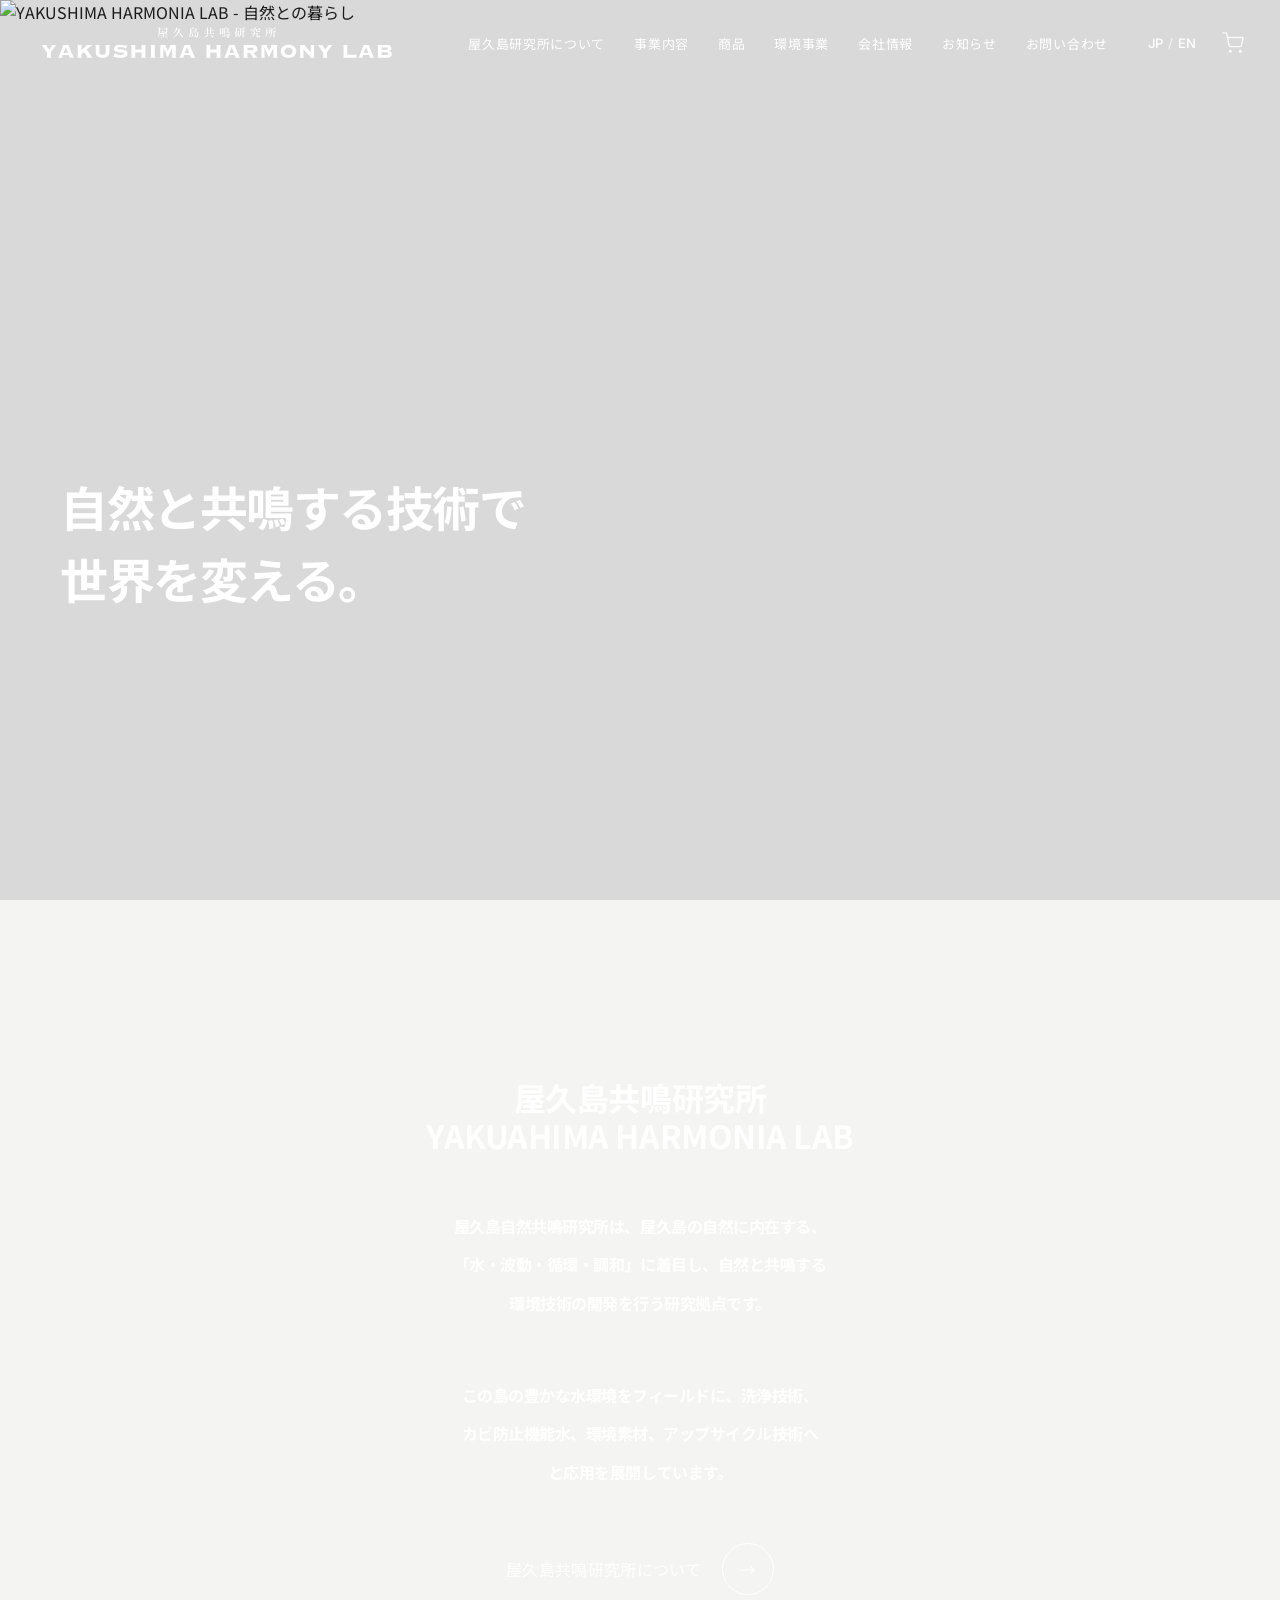
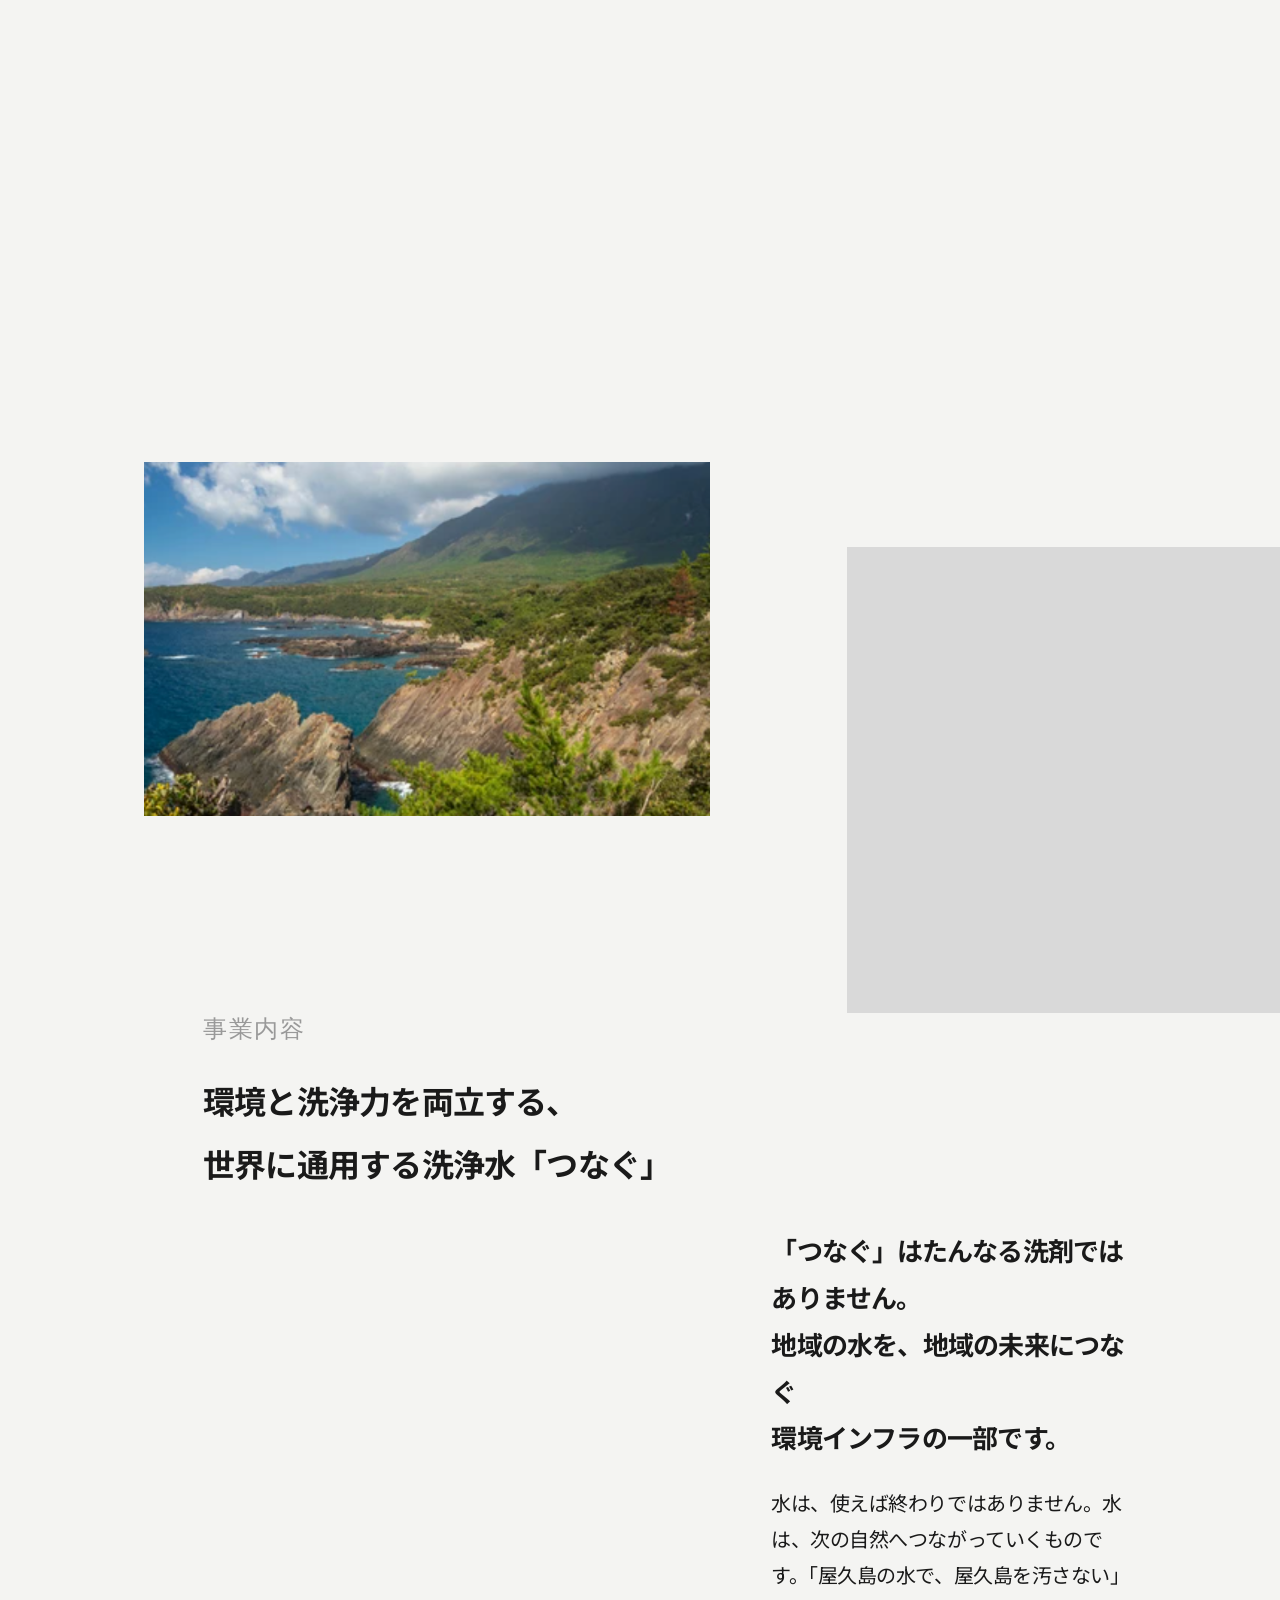
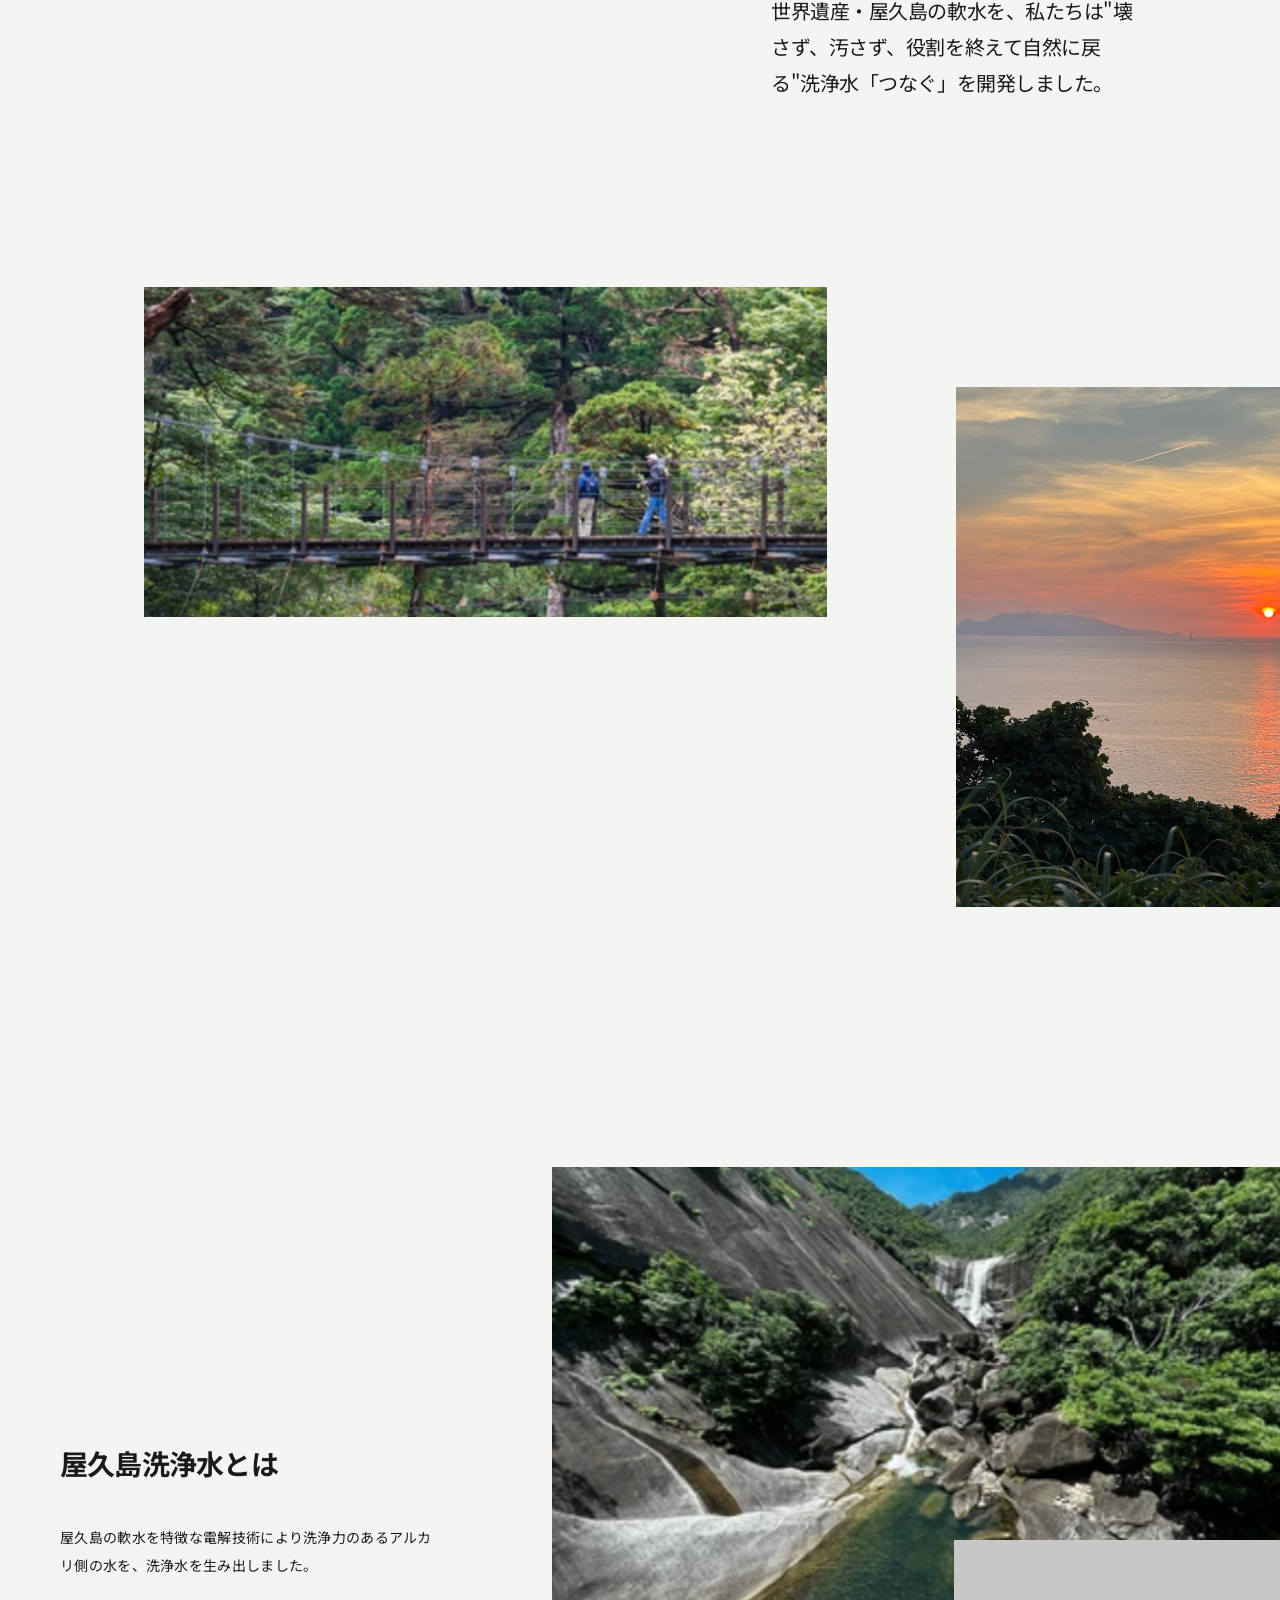
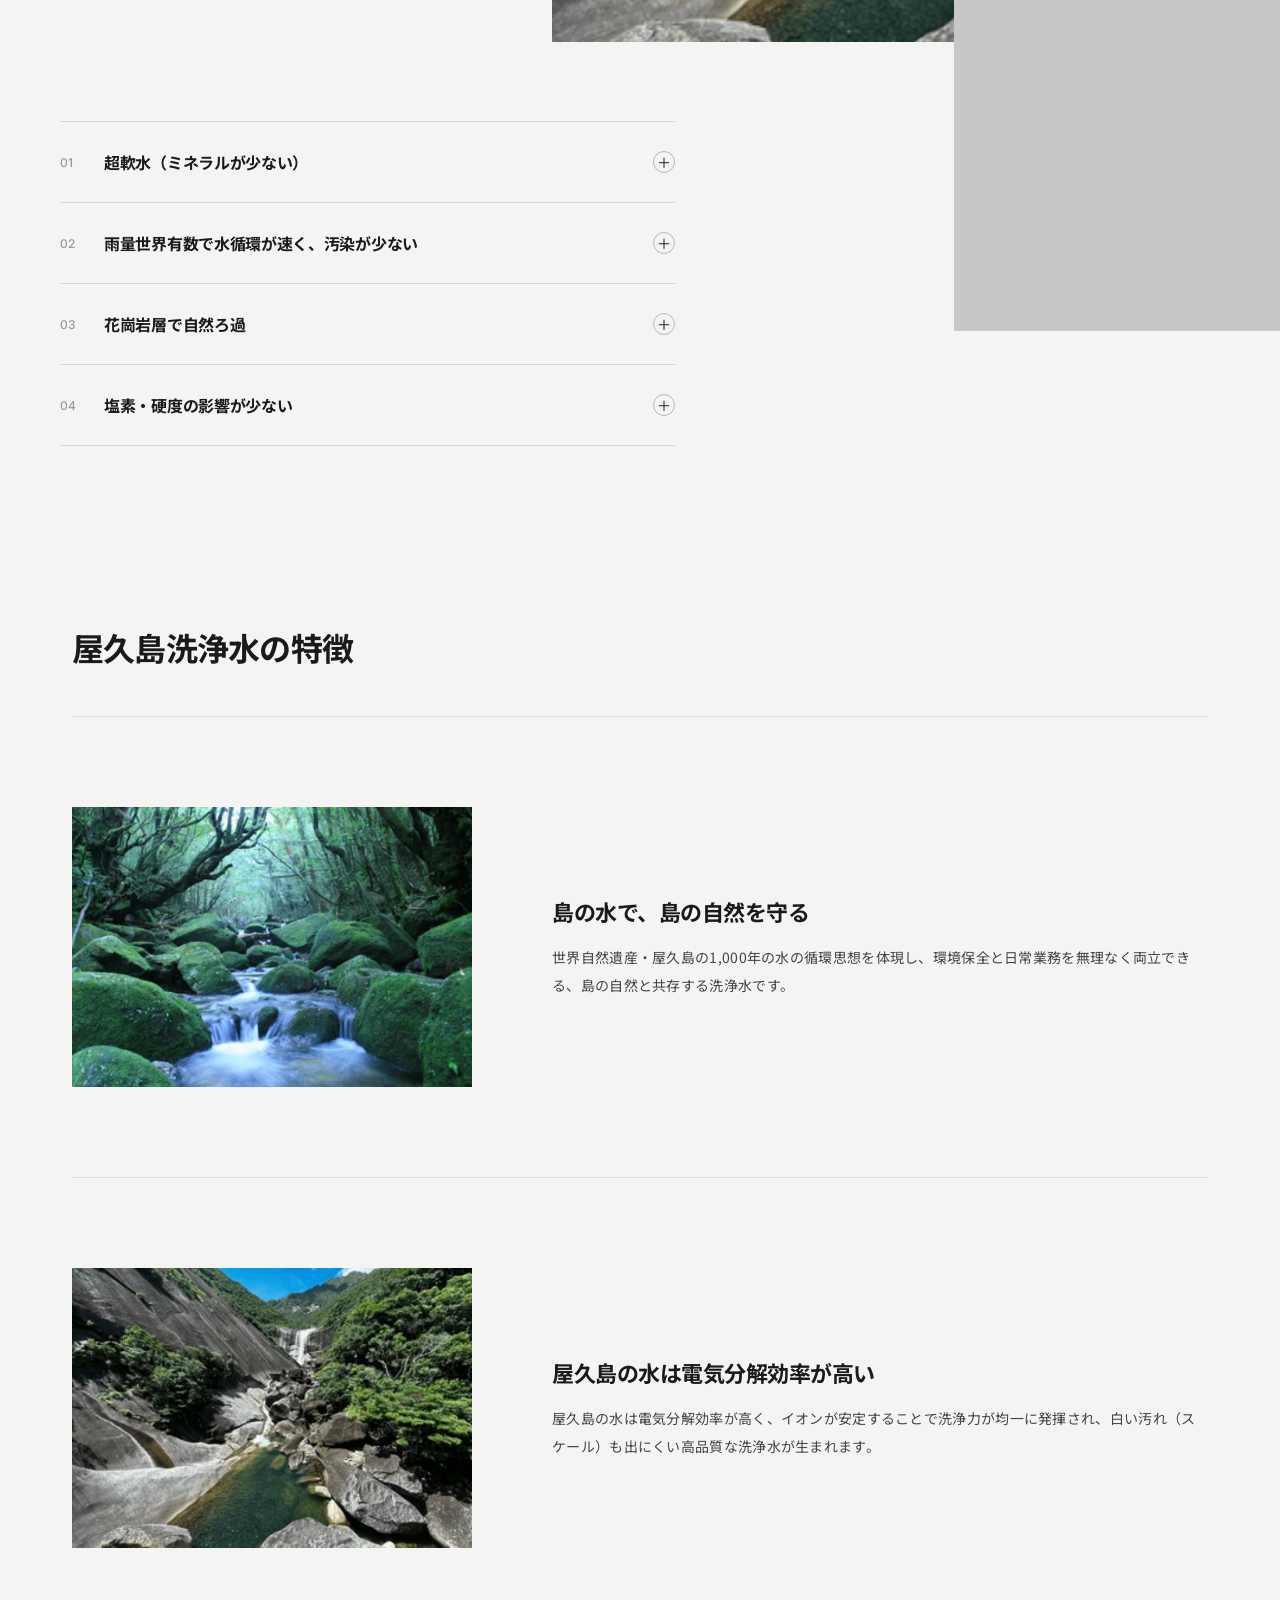
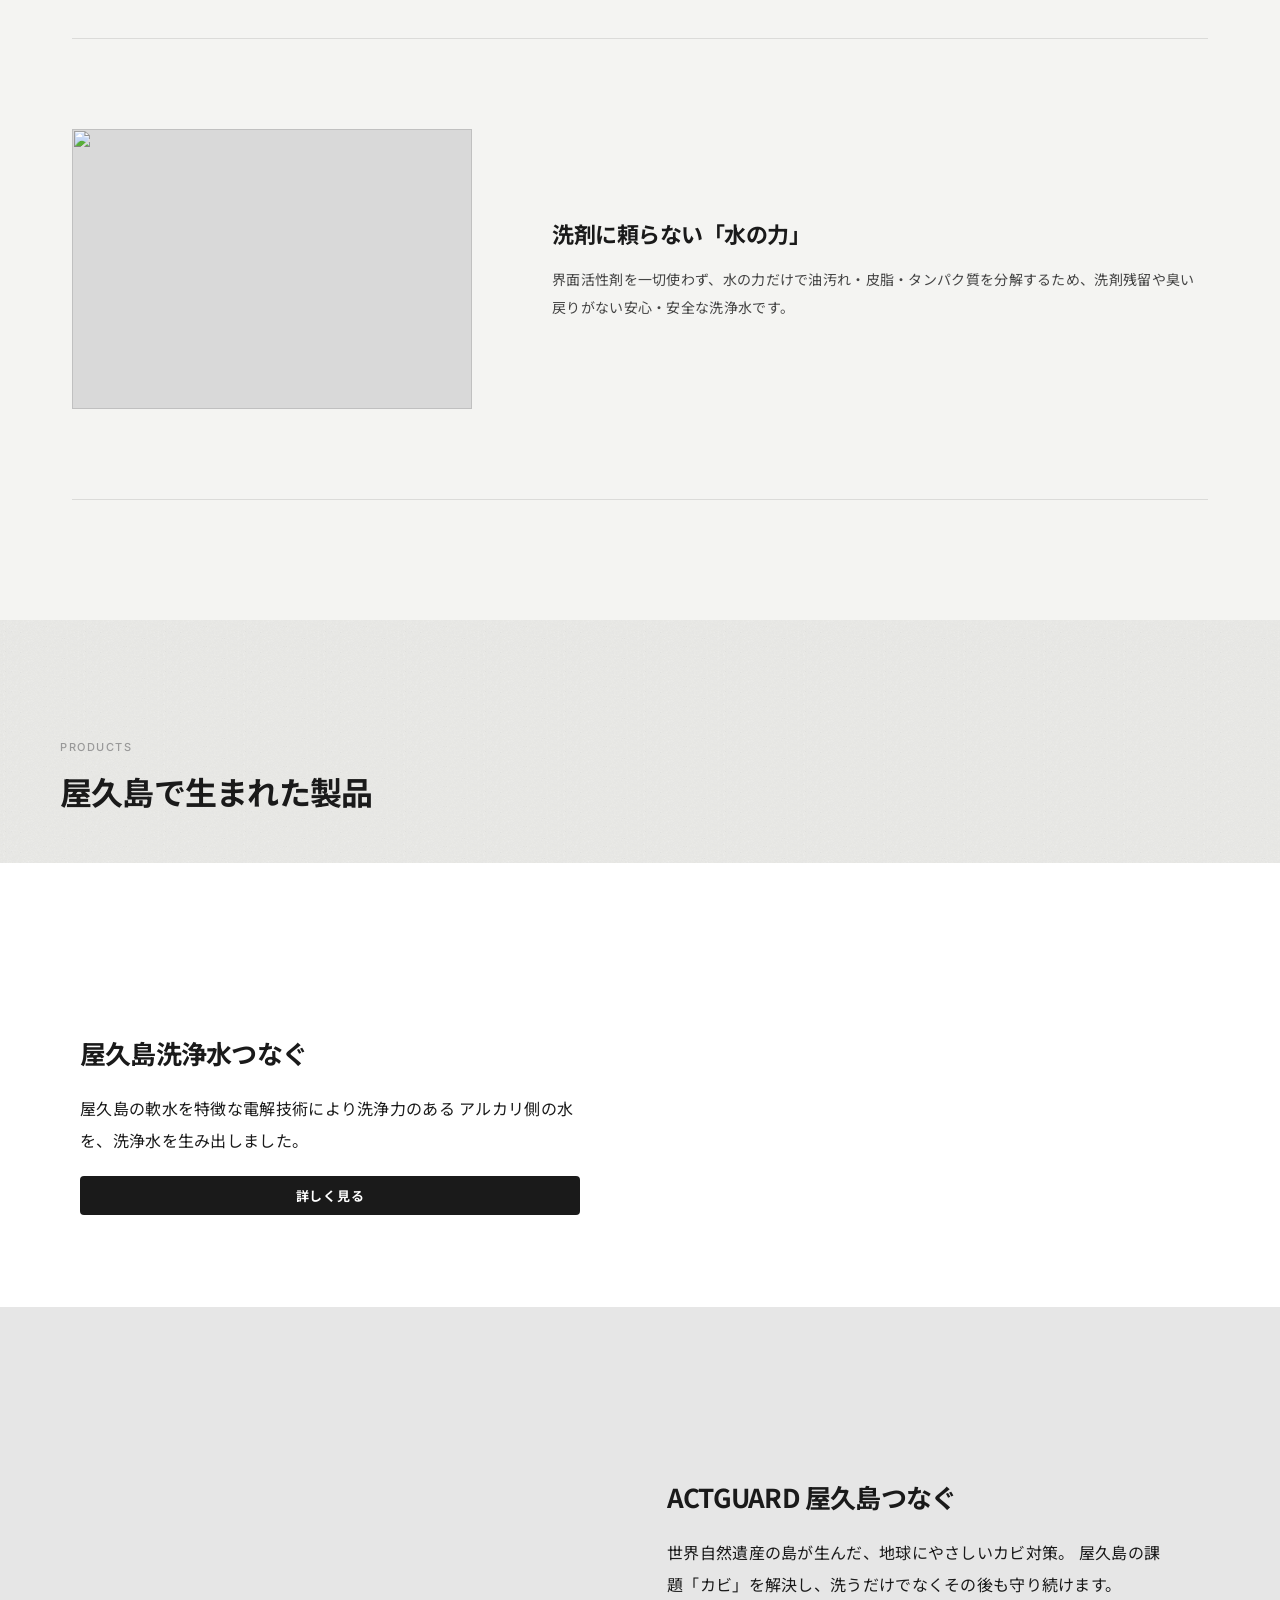
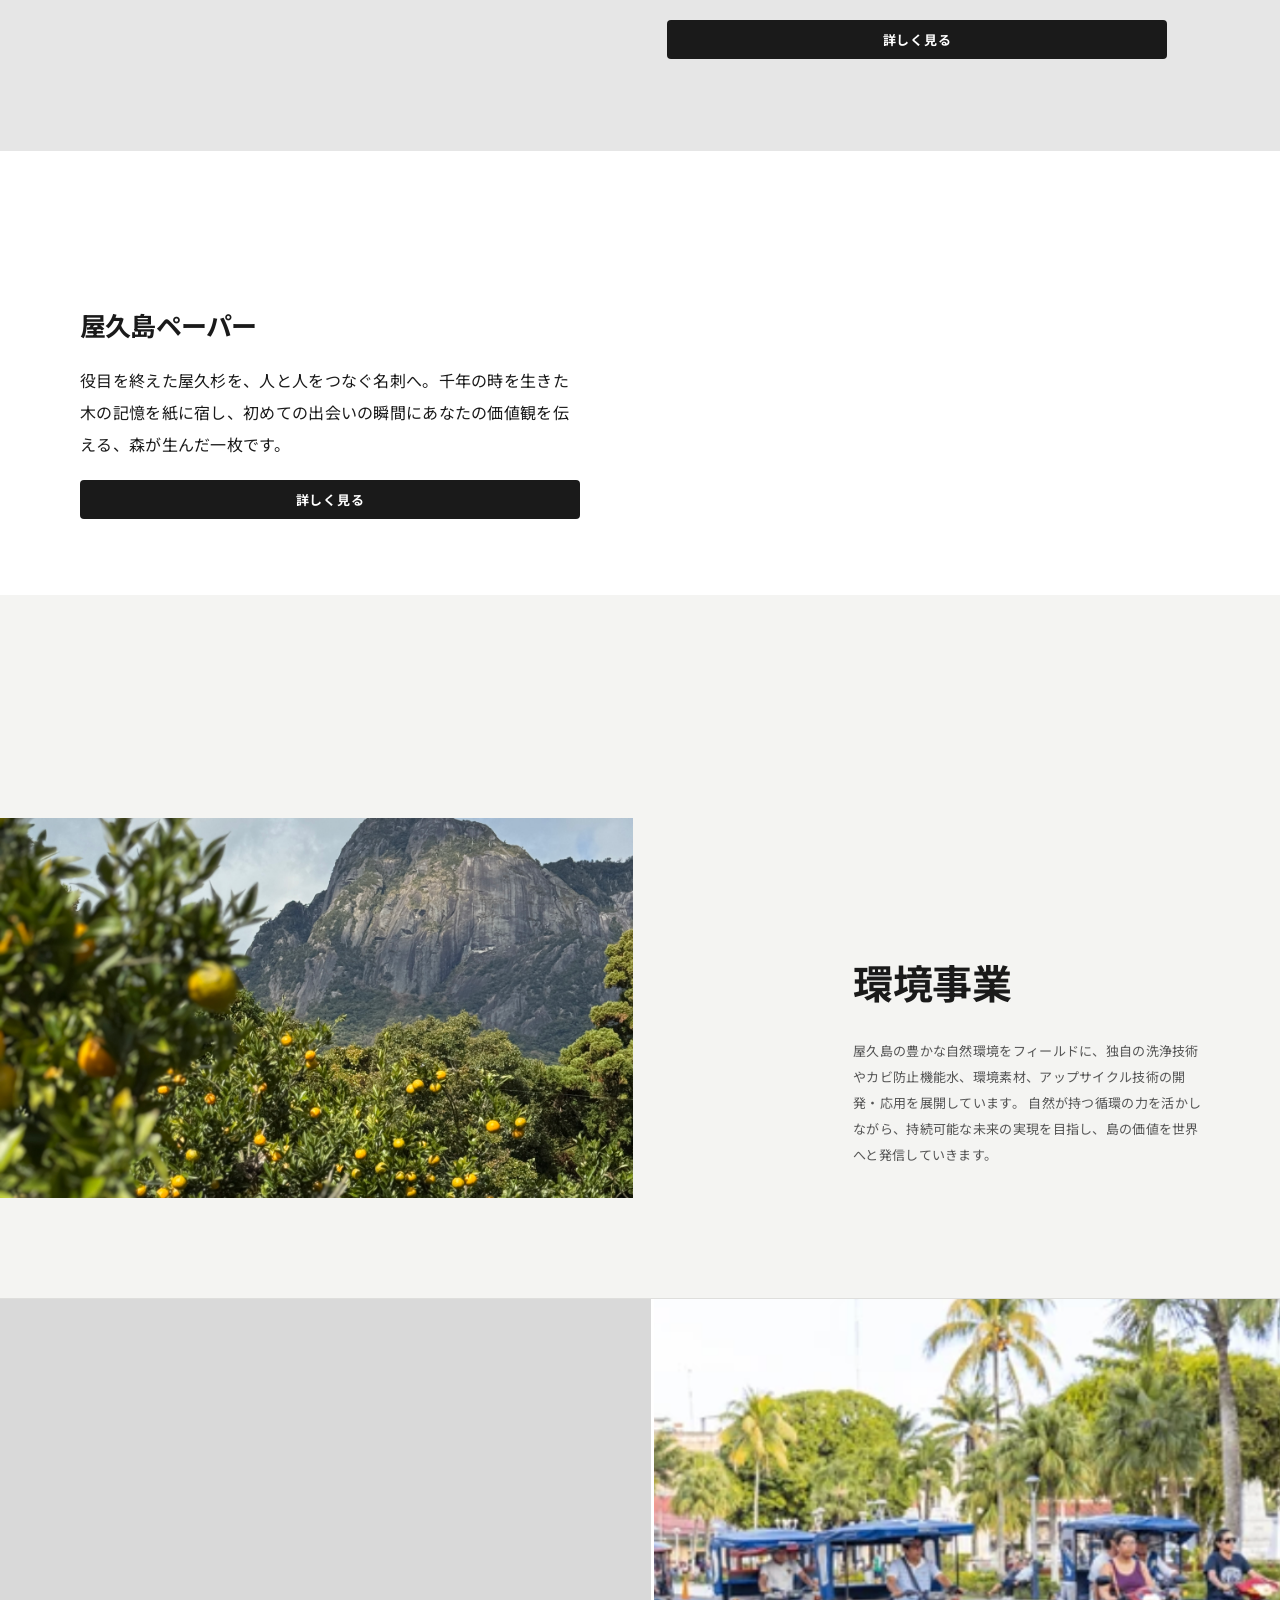
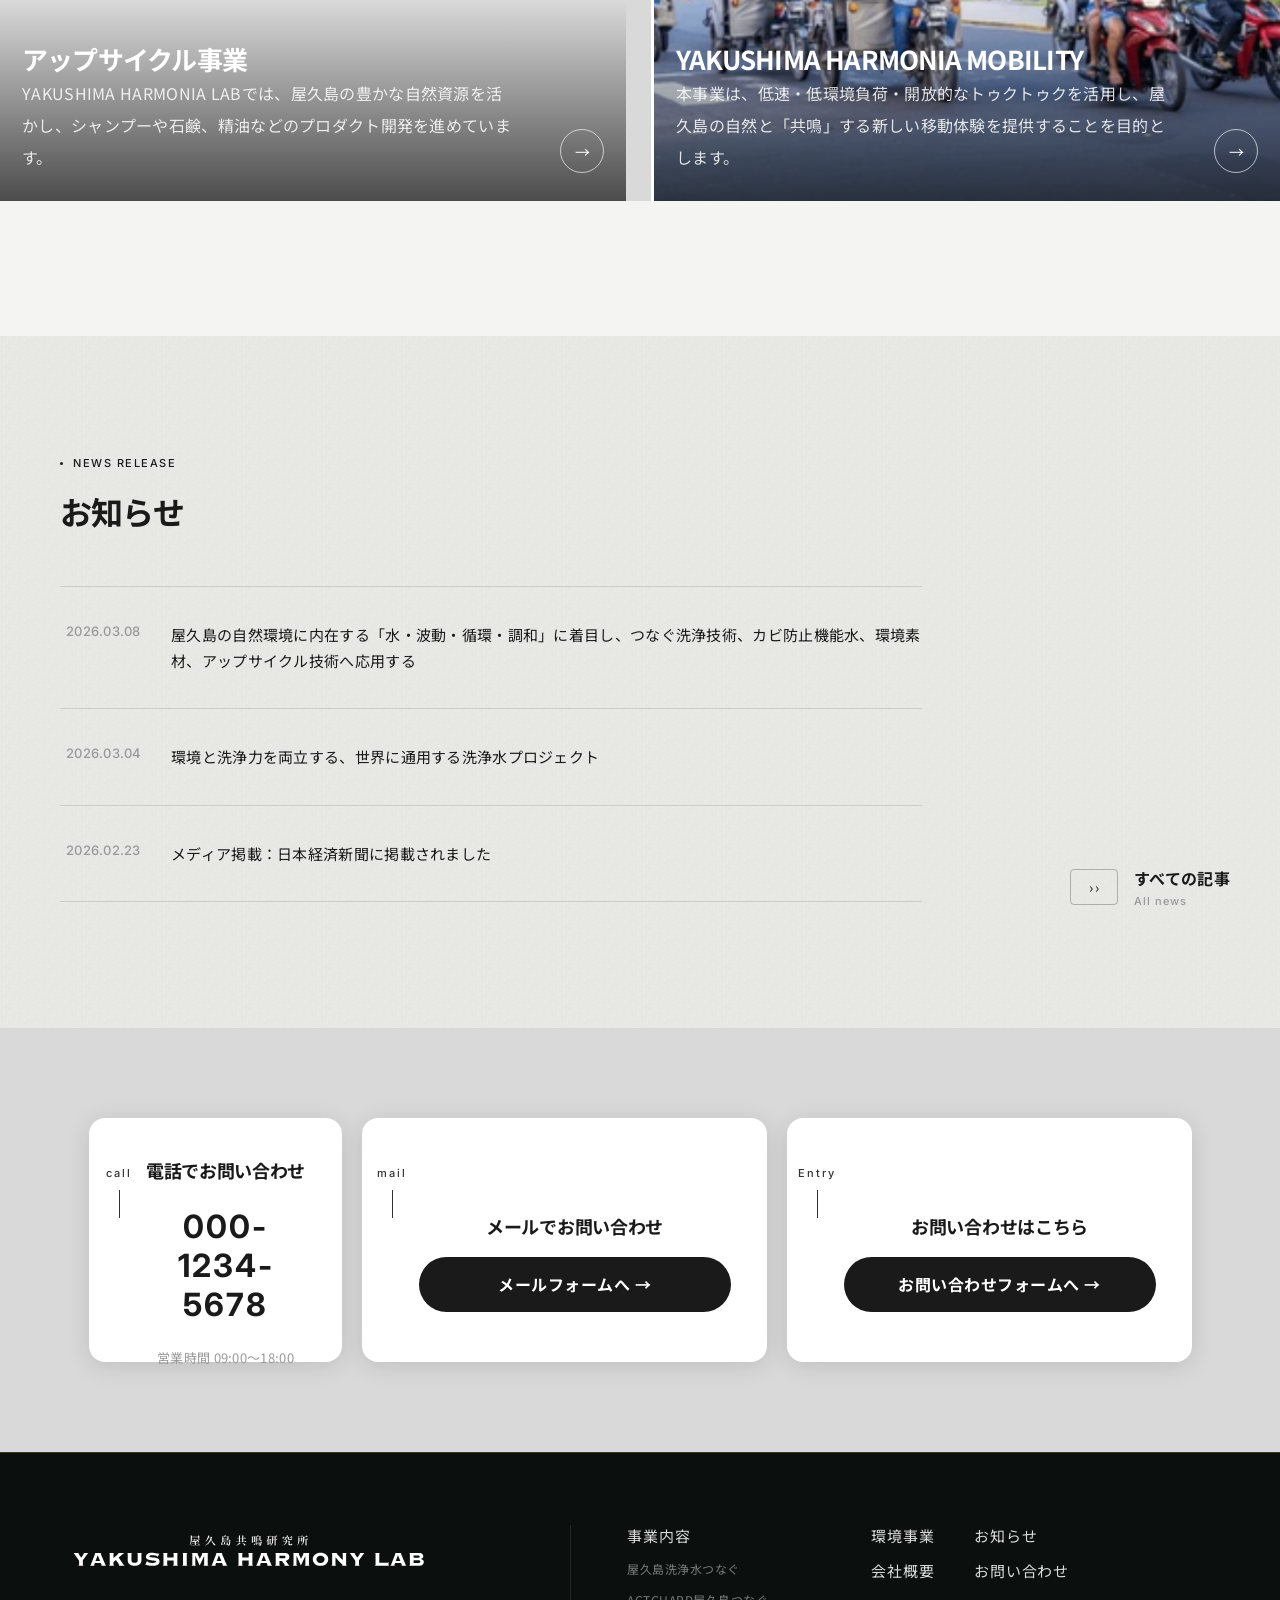
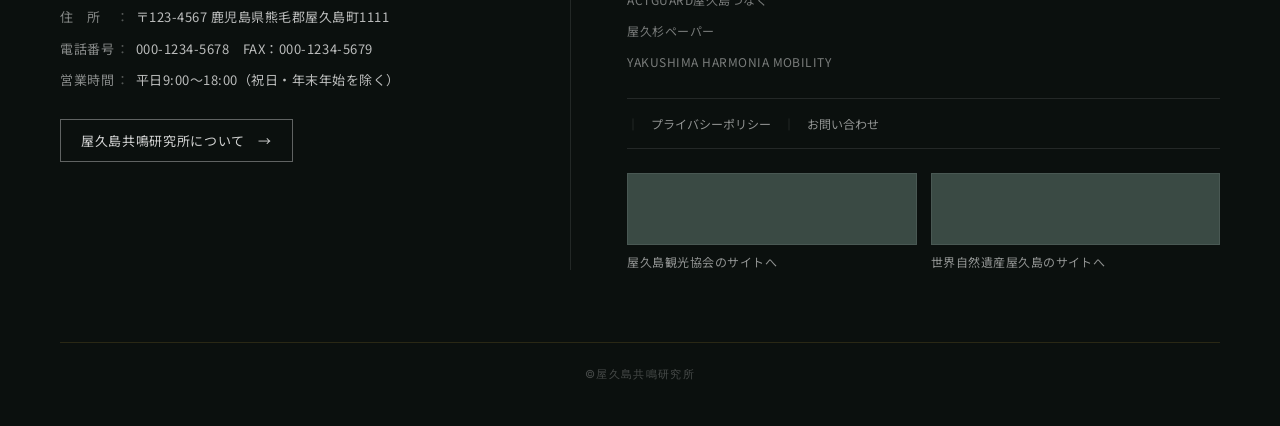
==== commit 422a9ebc: "2回目のバックアップ Co-Authored-By: Claude Sonnet 4.6 <noreply@anthropic.com>" ====
--- a/index.html
+++ b/index.html
@@ -7,7 +7,7 @@
   <link rel="preconnect" href="https://fonts.googleapis.com">
   <link href="https://fonts.googleapis.com/css2?family=Noto+Sans+JP:wght@400;700&family=Inter:wght@400;500;700&display=swap" rel="stylesheet">
   <link rel="stylesheet" href="style.css">
-  <script src="https://mcp.figma.com/mcp/html-to-design/capture.js" async></script>
+  <script src="https://mcp.figma.com/mcp/html-to-design/capture.js"></script>
 </head>
 <body>
 
@@ -18,9 +18,29 @@
     </div>
     <nav class="main-nav">
       <a href="about.html">屋久島研究所について</a>
-      <a href="#business">事業内容</a>
-      <a href="#products">商品</a>
-      <a href="#environment">環境事業</a>
+      <div class="nav-dropdown-wrap">
+        <a href="#business">事業内容</a>
+        <div class="nav-dropdown">
+          <a href="tsunagu.html">屋久島洗浄水つなぐ</a>
+          <a href="tsunagu.html#about">屋久島洗浄水とは</a>
+          <a href="tsunagu.html#features">屋久島洗浄水の特徴</a>
+        </div>
+      </div>
+      <div class="nav-dropdown-wrap">
+        <a href="#products">商品</a>
+        <div class="nav-dropdown">
+          <a href="tsunagu.html">屋久島洗浄水つなぐ</a>
+          <a href="actguard.html">ACTGUARD屋久島つなぐ</a>
+          <a href="shop.html">屋久杉ペーパー</a>
+        </div>
+      </div>
+      <div class="nav-dropdown-wrap">
+        <a href="#environment">環境事業</a>
+        <div class="nav-dropdown">
+          <a href="#environment">アップサイクル事業</a>
+          <a href="mobility.html" class="nav-dropdown-a--sm">YAKUSHIMA HARMONIA MOBILITY</a>
+        </div>
+      </div>
       <a href="company.html">会社情報</a>
       <a href="#news">お知らせ</a>
       <a href="contact.html">お問い合わせ</a>
@@ -41,10 +61,13 @@
     </div>
   </header>
 
+  <!-- STICKY HERO ZONE -->
+  <div class="hero-sticky-zone">
+
   <!-- HERO -->
   <section class="hero">
     <div class="hero-inner">
-      <img src="images/hero.png" alt="YAKUSHIMA HARMONIA LAB - 自然との暮らし">
+      <img src="images/hero-yakushima.jpg" alt="YAKUSHIMA HARMONIA LAB - 自然との暮らし">
       <div class="hero-catch">
         <p>自然と共鳴する技術で</p>
         <p>世界を変える。</p>
@@ -80,7 +103,7 @@
       <div class="about-text-area">
         <div class="about-heading-block">
           <div class="about-label">事業内容</div>
-          <div class="about-title">屋久島洗浄水「つなぐ」</div>
+          <div class="about-title">環境と洗浄力を両立する、<br>世界に通用する洗浄水「つなぐ」</div>
         </div>
         <div class="about-body-block">
           <p class="about-body-title">「つなぐ」はたんなる洗剤ではありません。<br>地域の水を、地域の未来につなぐ<br>環境インフラの一部です。</p>
@@ -150,7 +173,7 @@
     <div class="features-list">
       <div class="feature-item">
         <div class="feature-img">
-          <img src="images/feature1.png" alt="">
+          <img src="images/figma-tsunagu-04.jpg" alt="">
         </div>
         <div class="feature-content">
           <div class="feature-title">島の水で、島の自然を守る</div>
@@ -159,7 +182,7 @@
       </div>
       <div class="feature-item">
         <div class="feature-img">
-          <img src="images/feature2.png" alt="">
+          <img src="images/figma-tsunagu-03.jpg" alt="">
         </div>
         <div class="feature-content">
           <div class="feature-title">屋久島の水は電気分解効率が高い</div>
@@ -168,7 +191,7 @@
       </div>
       <div class="feature-item">
         <div class="feature-img">
-          <img src="images/feature3.png" alt="">
+          <img src="images/figma-business-02.jpg" alt="">
         </div>
         <div class="feature-content">
           <div class="feature-title">洗剤に頼らない「水の力」</div>
@@ -177,6 +200,8 @@
       </div>
     </div>
   </section>
+
+  </div><!-- /hero-sticky-zone -->
 
   <!-- PRODUCTS SECTION -->
   <section id="products" class="products-section">
@@ -216,10 +241,9 @@
       <div class="kankyo-hero-content">
         <div class="kankyo-hero-text">
           <h2 class="kankyo-hero-title">環境事業</h2>
-          <p class="kankyo-hero-body">屋久島の豊かな自然環境をフィールドに、洗浄技術・カビ防止機能水・環境素材・アップサイクル技術へと応用を展開しています。持続可能な未来に向け、島の力を世界へ。</p>
+          <p class="kankyo-hero-body">屋久島の豊かな自然環境をフィールドに、独自の洗浄技術やカビ防止機能水、環境素材、アップサイクル技術の開発・応用を展開しています。
+                                      自然が持つ循環の力を活かしながら、持続可能な未来の実現を目指し、島の価値を世界へと発信していきます。</p>
           <div class="kankyo-hero-link">
-            <span class="kankyo-link-label">環境事業</span>
-            <a href="#environment" class="kankyo-link-btn">→</a>
           </div>
         </div>
       </div>
@@ -230,7 +254,7 @@
         <div class="kankyo-card-content">
           <div class="kankyo-card-text">
             <p class="kankyo-card-title">アップサイクル事業</p>
-            <p class="kankyo-card-body">Harmonia Labブランドでシャンプー・石鹸や精油など屋久島資源の商材も準備中</p>
+            <p class="kankyo-card-body">YAKUSHIMA HARMONIA LABでは、屋久島の豊かな自然資源を活かし、シャンプーや石鹸、精油などのプロダクト開発を進めています。</p>
           </div>
           <a href="#environment" class="kankyo-card-btn">→</a>
         </div>
@@ -405,5 +429,6 @@
     </div>
   </footer>
 
+  <script src="main.js"></script>
 </body>
 </html>
--- a/style.css
+++ b/style.css
@@ -37,6 +37,7 @@
   height: 86px;
   background: transparent;
   gap: 40px;
+  transition: background 0.35s ease;
 }
 
 .header-logo {
@@ -71,6 +72,60 @@
 
 nav.main-nav a:hover { opacity: 0.65; }
 
+/* ===== DROPDOWN NAV ===== */
+.nav-dropdown-wrap {
+  position: relative;
+  display: flex;
+  align-items: center;
+  height: 86px;
+}
+
+.nav-dropdown {
+  position: absolute;
+  top: 100%;
+  left: -20px;
+  transform: translateY(-6px);
+  background: #1a1a1a;
+  /* min-width: 200px; */
+  padding: 8px 0 0 20px;
+  opacity: 0;
+  visibility: hidden;
+  pointer-events: none;
+  transition: opacity 0.2s ease, transform 0.2s ease;
+  z-index: 200;
+}
+
+.nav-dropdown-wrap:hover .nav-dropdown {
+  opacity: 1;
+  visibility: visible;
+  pointer-events: auto;
+  transform: translateY(0);
+}
+
+.nav-dropdown a {
+  display: block;
+  padding: 0 20px 12px 0;
+  color: #fff;
+  font-family: var(--font-jp);
+  font-size: 13px;
+  font-weight: 400;
+  letter-spacing: 0.5px;
+  text-decoration: none;
+  white-space: nowrap;
+  opacity: 1;
+  transition: background 0.15s;
+}
+
+.nav-dropdown a:hover {
+  background: rgba(255, 255, 255, 0.08);
+  opacity: 1;
+}
+
+.nav-dropdown-a--sm {
+  font-size: 11px;
+  letter-spacing: 0.3px;
+}
+
 .header-right {
   display: flex;
   align-items: center;
@@ -95,6 +150,17 @@
   opacity: 1;
 }
 
+/* scrolled state */
+header.header--scrolled {
+  background: #1a1a1a;
+}
+
+.header--light-page.header--scrolled nav.main-nav a { color: #fff; }
+.header--light-page.header--scrolled .lang-switch a { color: #fff; }
+.header--light-page.header--scrolled .lang-switch span { color: rgba(255,255,255,0.6); }
+.header--light-page.header--scrolled .header-logo img { filter: brightness(0) invert(1); }
+.header--light-page.header--scrolled .header-cart { color: #fff; opacity: 0.85; }
+
 .lang-switch {
   display: flex;
   align-items: center;
@@ -132,8 +198,14 @@
 .btn-contact:hover { background: rgba(255,255,255,0.15); }
 
 /* ===== HERO ===== */
+.hero-sticky-zone {
+  position: relative;
+}
+
 .hero {
-  position: relative;
+  position: sticky;
+  top: 0;
+  z-index: 1;
   width: 100%;
   height: 900px;
   overflow: hidden;
@@ -141,9 +213,42 @@
   margin-top: 0;
 }
 
+.hero::after {
+  content: '';
+  position: absolute;
+  inset: 0;
+  background: rgba(0, 0, 0, var(--hero-overlay, 0));
+  pointer-events: none;
+  z-index: 5;
+}
+
+.vision-section {
+  position: relative;
+  z-index: 2;
+  background: transparent;
+}
+
+.vision-section .vision-section-title,
+.vision-section .vision-text,
+.vision-section .btn-inquiry {
+  color: #fff;
+}
+
+.vision-section .btn-inquiry::after {
+  border-color: #fff;
+}
+
+.about-section,
+.what-section,
+.features-section {
+  position: relative;
+  z-index: 2;
+  background: #ffffff;
+}
+
 .hero-inner {
   position: absolute;
-  left: 60px;
+  left: 0;
   right: 0;
   top: 0;
   bottom: 0;
@@ -155,22 +260,23 @@
   height: 100%;
   object-fit: cover;
   object-position: center;
+  opacity: 1;
 }
 
 .hero-catch {
   position: absolute;
-  left: 93px;
+  left: 60px;
   top: 470px;
   z-index: 10;
 }
 
 .hero-catch p {
   font-family: var(--font-jp);
-  font-size: 68px;
+  font-size: 48px;
   font-weight: 700;
   color: #fff;
-  letter-spacing: -2px;
-  line-height: 95.2px;
+  letter-spacing: -1.5px;
+  line-height: 72px;
   white-space: nowrap;
 }
 
@@ -178,7 +284,7 @@
 /* ===== VISION / ABOUT SECTION ===== */
 .vision-section {
   position: relative;
-  background-color: var(--color-bg-section);
+  /* background-color: var(--color-bg-section); */
   padding: 178px 60px 178px;
 }
 
@@ -209,6 +315,7 @@
   gap: 54px;
   font-family: var(--font-jp);
   font-size: 16px;
+  font-weight: 700;
   line-height: 38.4px;
   letter-spacing: -0.48px;
   color: #1a1a1a;
@@ -282,7 +389,7 @@
 .about-top-img-left-inner {
   width: 566px;
   height: 354px;
-  background: #D9D9D9;
+  background: #D9D9D9 url('images/figma-about-top-left.jpg') center/cover no-repeat;
 }
 
 .about-top-img-right {
@@ -296,17 +403,18 @@
 .about-top-img-right-inner {
   width: 449px;
   height: 466px;
-  background: #D9D9D9;
+  background: #D9D9D9 url('images/figma-about-top-right.jpg') center/cover no-repeat;
 }
 
 /* Staggered text area */
 .about-text-area {
   display: flex;
   align-items: flex-start;
+  gap: 100px;
 }
 
 .about-heading-block {
-  flex: 0 0 424px;
+  flex: 0 0 auto;
   padding-left: 59px;
   display: flex;
   flex-direction: column;
@@ -328,6 +436,7 @@
   line-height: 62.4px;
   letter-spacing: -0.78px;
   color: var(--color-text-dark);
+  white-space: nowrap;
 }
 
 .about-body-block {
@@ -369,7 +478,7 @@
 .about-bottom-img-left {
   flex: 0 0 683px;
   height: 330px;
-  background: #D9D9D9;
+  background: #D9D9D9 url('images/figma-about-bottom-left.jpg') center/cover no-repeat;
 }
 
 .about-bottom-img-right-col {
@@ -380,7 +489,7 @@
 .about-bottom-img-right {
   width: 332px;
   height: 520px;
-  background: #D9D9D9;
+  background: #D9D9D9 url('images/figma-about-bottom-right.jpg') center/cover no-repeat;
 }
 
 /* ===== YAKUSHIMA HARMONIA LAB WHAT IS SECTION ===== */
@@ -409,7 +518,7 @@
 .what-img-placeholder {
   width: 739px;
   height: 475px;
-  background: #D9D9D9;
+  background: #D9D9D9 url('images/figma-tsunagu-03.jpg') center/cover no-repeat;
   position: relative;
 }
 
@@ -419,7 +528,7 @@
   top: 373px;
   width: 411px;
   height: 391px;
-  background: #c7c7c7;
+  background: #c7c7c7 url('images/figma-business-03.jpg') center/cover no-repeat;
 }
 
 .what-accordion {
@@ -568,6 +677,7 @@
   width: 100%;
   height: 100%;
   object-fit: cover;
+  opacity: 1;
   transition: transform 0.4s;
 }
 
@@ -621,13 +731,16 @@
 
 .product-band--dark { background: #bfbfbf; }
 .product-band--light { background: #e6e6e6; }
+.products-list .product-band:nth-child(1) { background: #ffffff url('images/figma-product-tsunagu.png') center/cover no-repeat; }
+.products-list .product-band:nth-child(3) { background: #ffffff url('images/figma-product-paper.png') center/cover no-repeat; }
 
 .product-band-text {
   display: flex;
   flex-direction: column;
   gap: 20px;
   max-width: 500px;
-  margin-left: 156px;
+  margin-left: 80px;
+  margin-top: 80px;
 }
 
 .product-band-text--right {
@@ -827,28 +940,27 @@
 .kankyo-hero {
   display: flex;
   align-items: flex-start;
-  height: 465px;
+  height: 480px;
 }
 
 .kankyo-hero-photo {
   flex: 0 0 633px;
   height: 380px;
-  background: #D9D9D9;
+  background: #D9D9D9 url('images/figma-environment-01.jpg') center/cover no-repeat;
 }
 
 .kankyo-hero-content {
   flex: 1;
   height: 480px;
-  display: flex;
-  align-items: center;
-  justify-content: flex-end;
-  padding-right: 80px;
+  position: relative;
 }
 
 .kankyo-hero-text {
+  position: absolute;
+  left: 220px;
+  top: 140px;
   width: 220px;
   height: 280px;
-  position: relative;
 }
 
 .kankyo-hero-title {
@@ -870,7 +982,7 @@
   line-height: 26px;
   letter-spacing: 0.3px;
   color: #555;
-  width: 213px;
+  width: 350px;
   position: absolute;
   top: 80px;
   left: 0;
@@ -926,21 +1038,30 @@
   height: 502px;
   background: #D9D9D9;
   overflow: hidden;
-  display: flex;
-  align-items: flex-end;
-  padding: 0 22px 22px;
+  position: relative;
+  display: flex;
+  align-items: stretch;
+  padding: 0;
 }
 
 .kankyo-card--left {
   border-right: 3px solid #fff;
   padding-right: 25px;
+  background: #D9D9D9 url('images/figma-environment-02.jpg') center/cover no-repeat;
+}
+
+.kankyo-card--right {
+  background: #D9D9D9 url('images/figma-environment-03.jpg') center/cover no-repeat;
 }
 
 .kankyo-card-content {
   display: flex;
   align-items: flex-end;
   justify-content: space-between;
+  align-self: flex-end;
   width: 100%;
+  padding: 40px 22px 28px;
+  background: linear-gradient(to top, rgba(0,0,0,0.65) 0%, rgba(0,0,0,0) 100%);
 }
 
 .kankyo-card-text {
@@ -954,7 +1075,7 @@
   font-weight: 700;
   line-height: 36.4px;
   letter-spacing: -0.78px;
-  color: #1a1a1a;
+  color: #fff;
   white-space: nowrap;
 }
 
@@ -964,7 +1085,7 @@
   font-weight: 400;
   line-height: 32px;
   letter-spacing: 0.3px;
-  color: #1a1a1a;
+  color: rgba(255,255,255,0.85);
   max-width: 489px;
 }
 
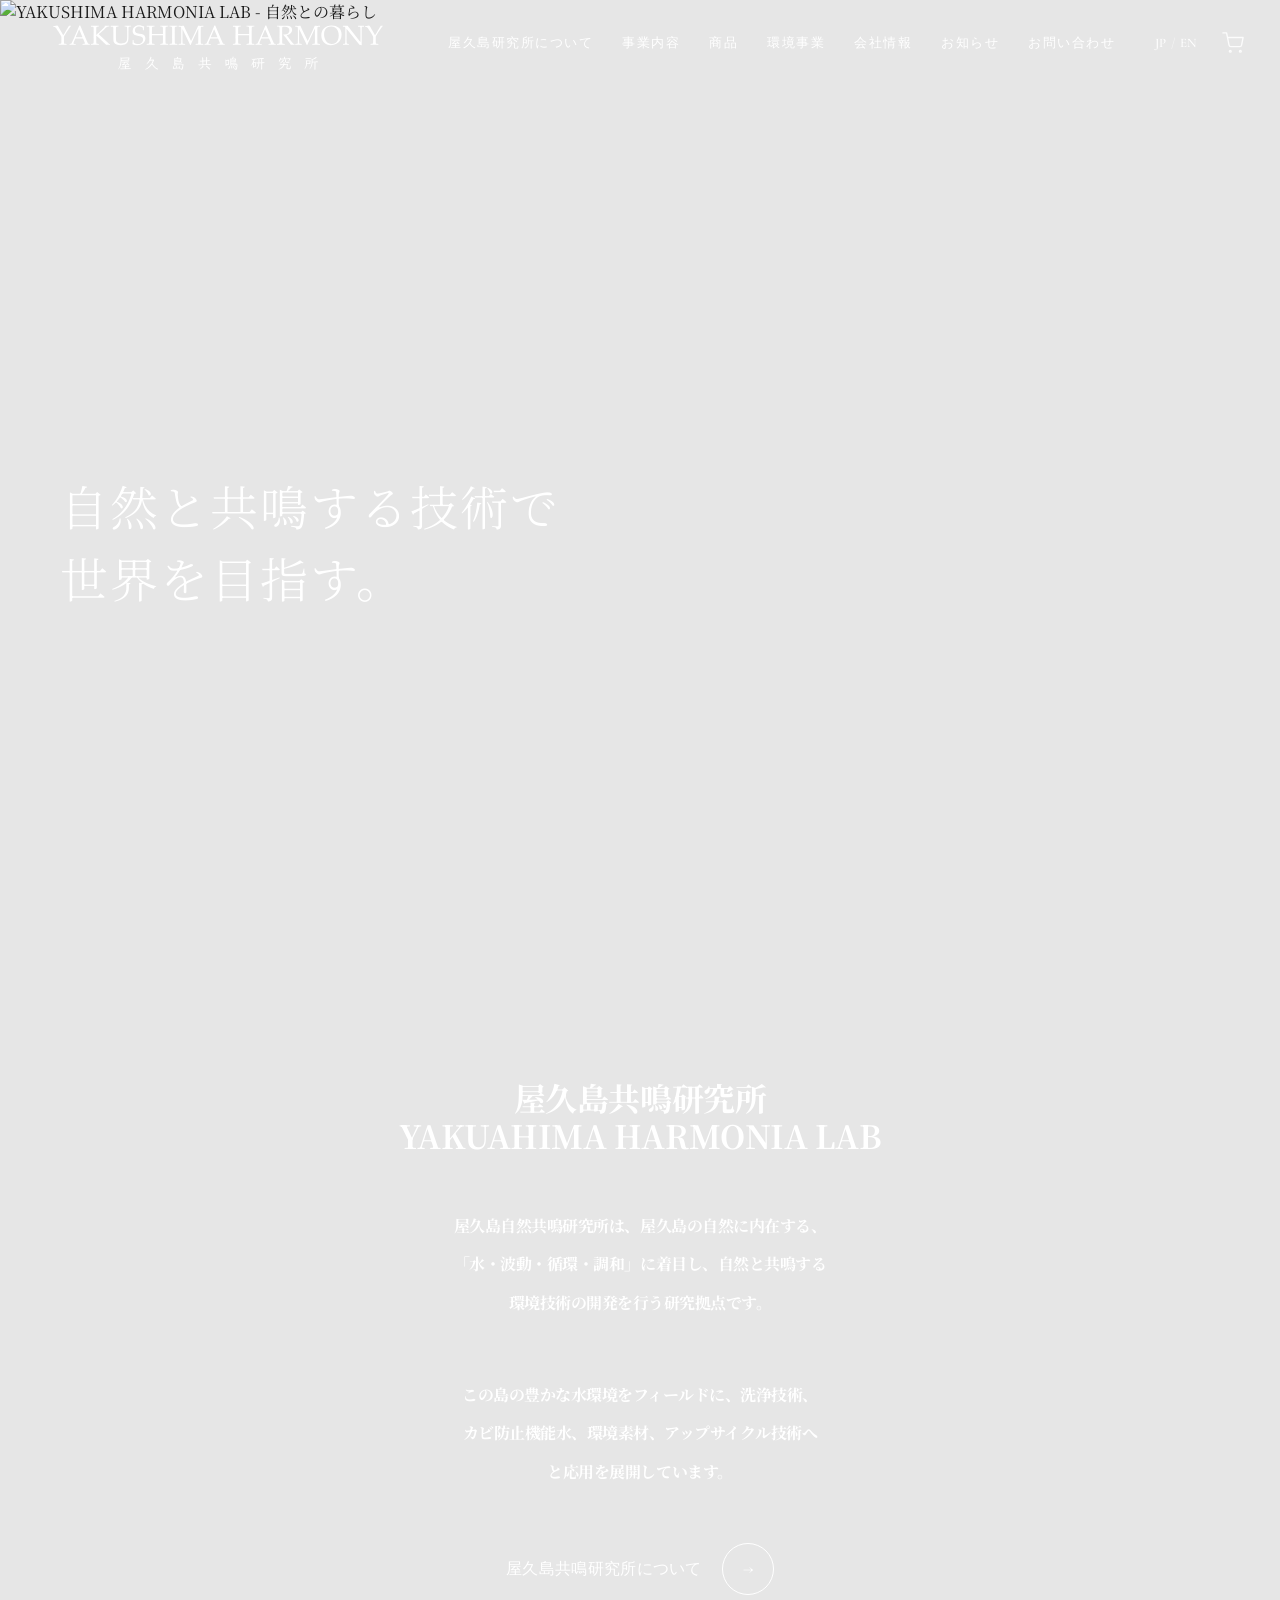
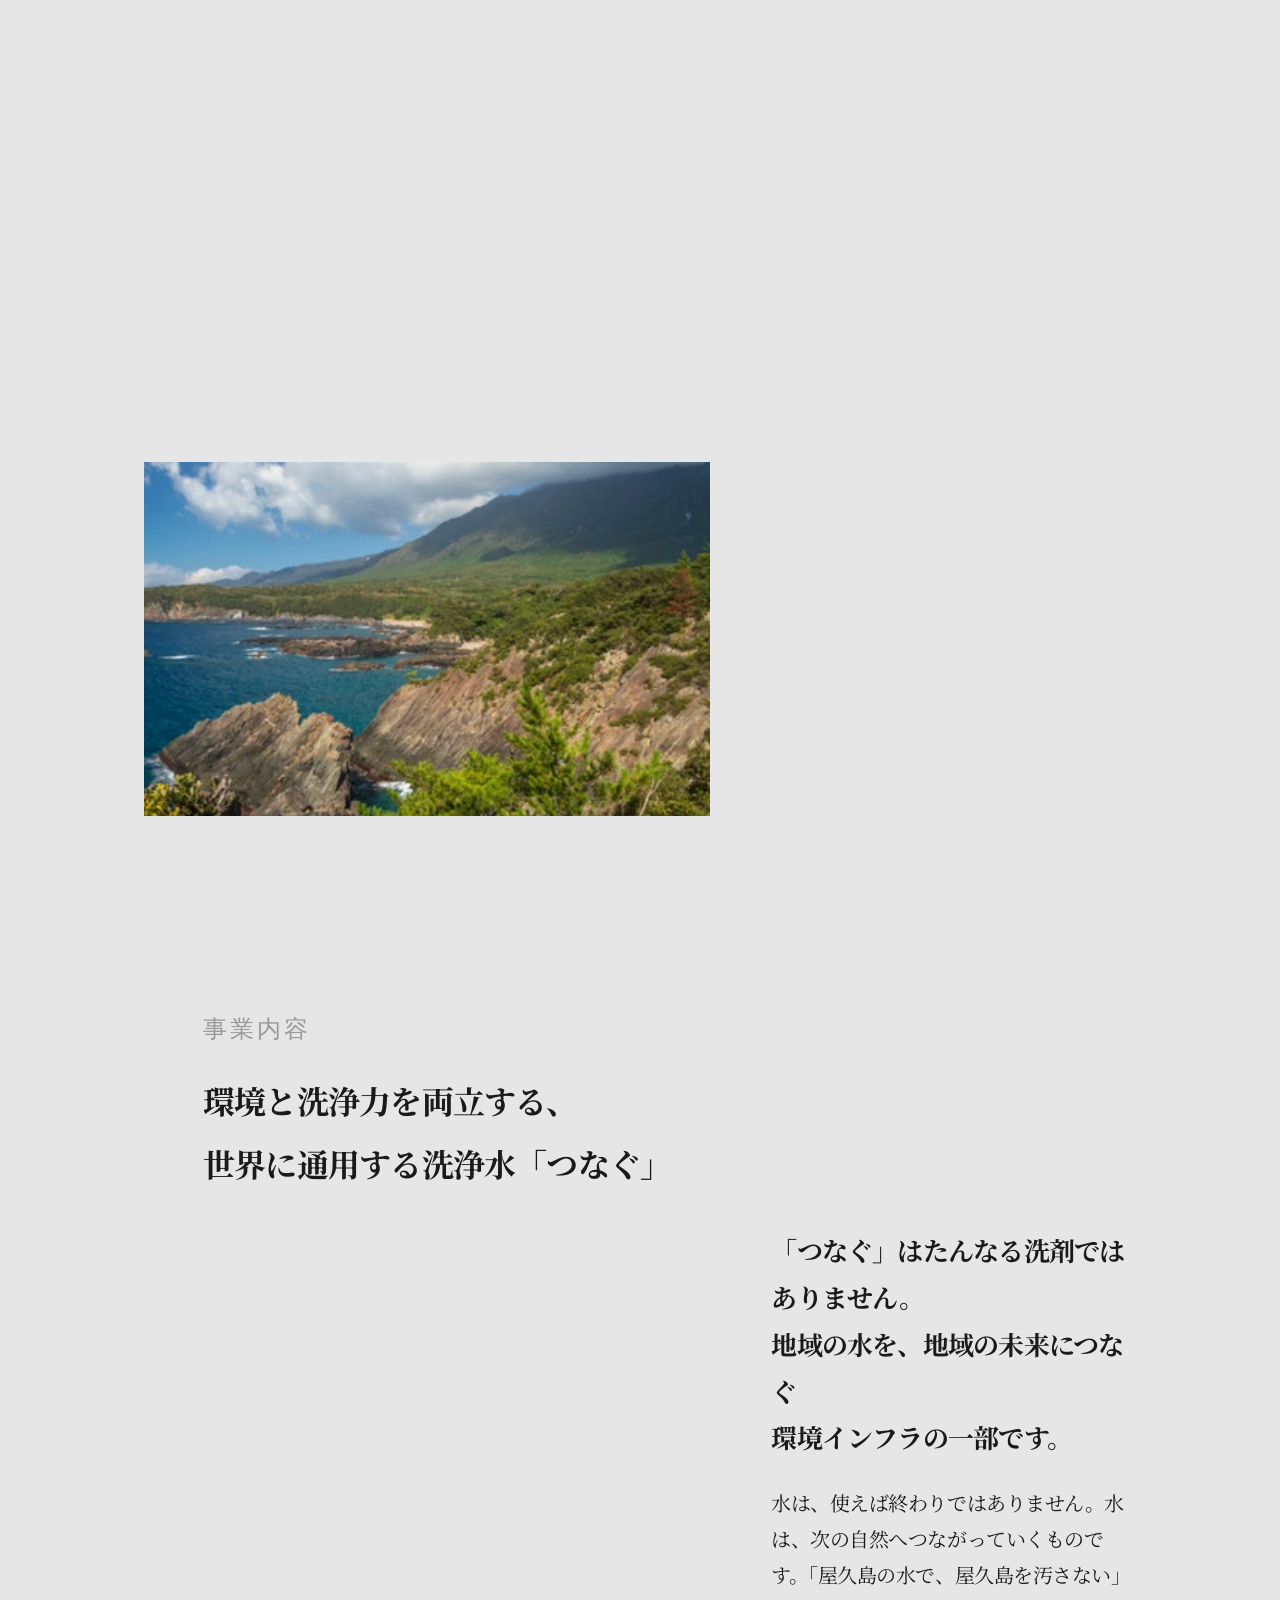
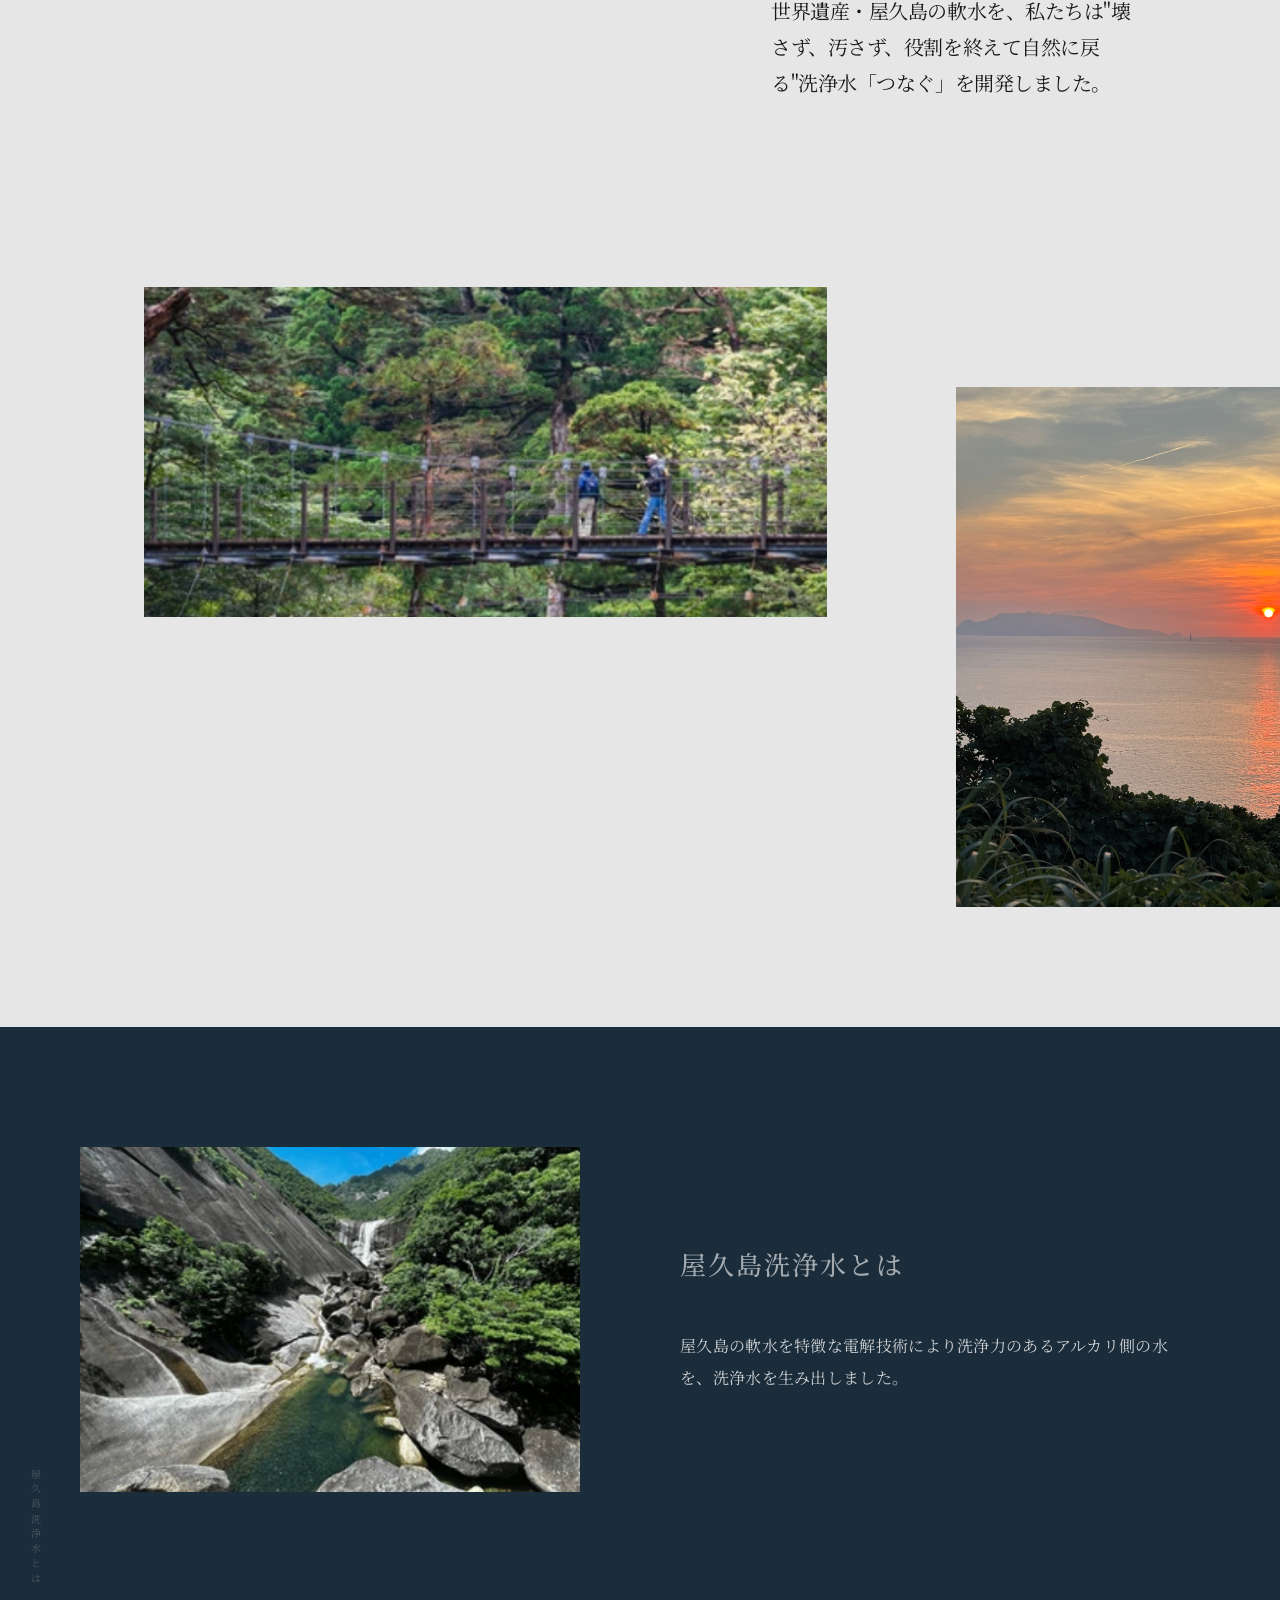
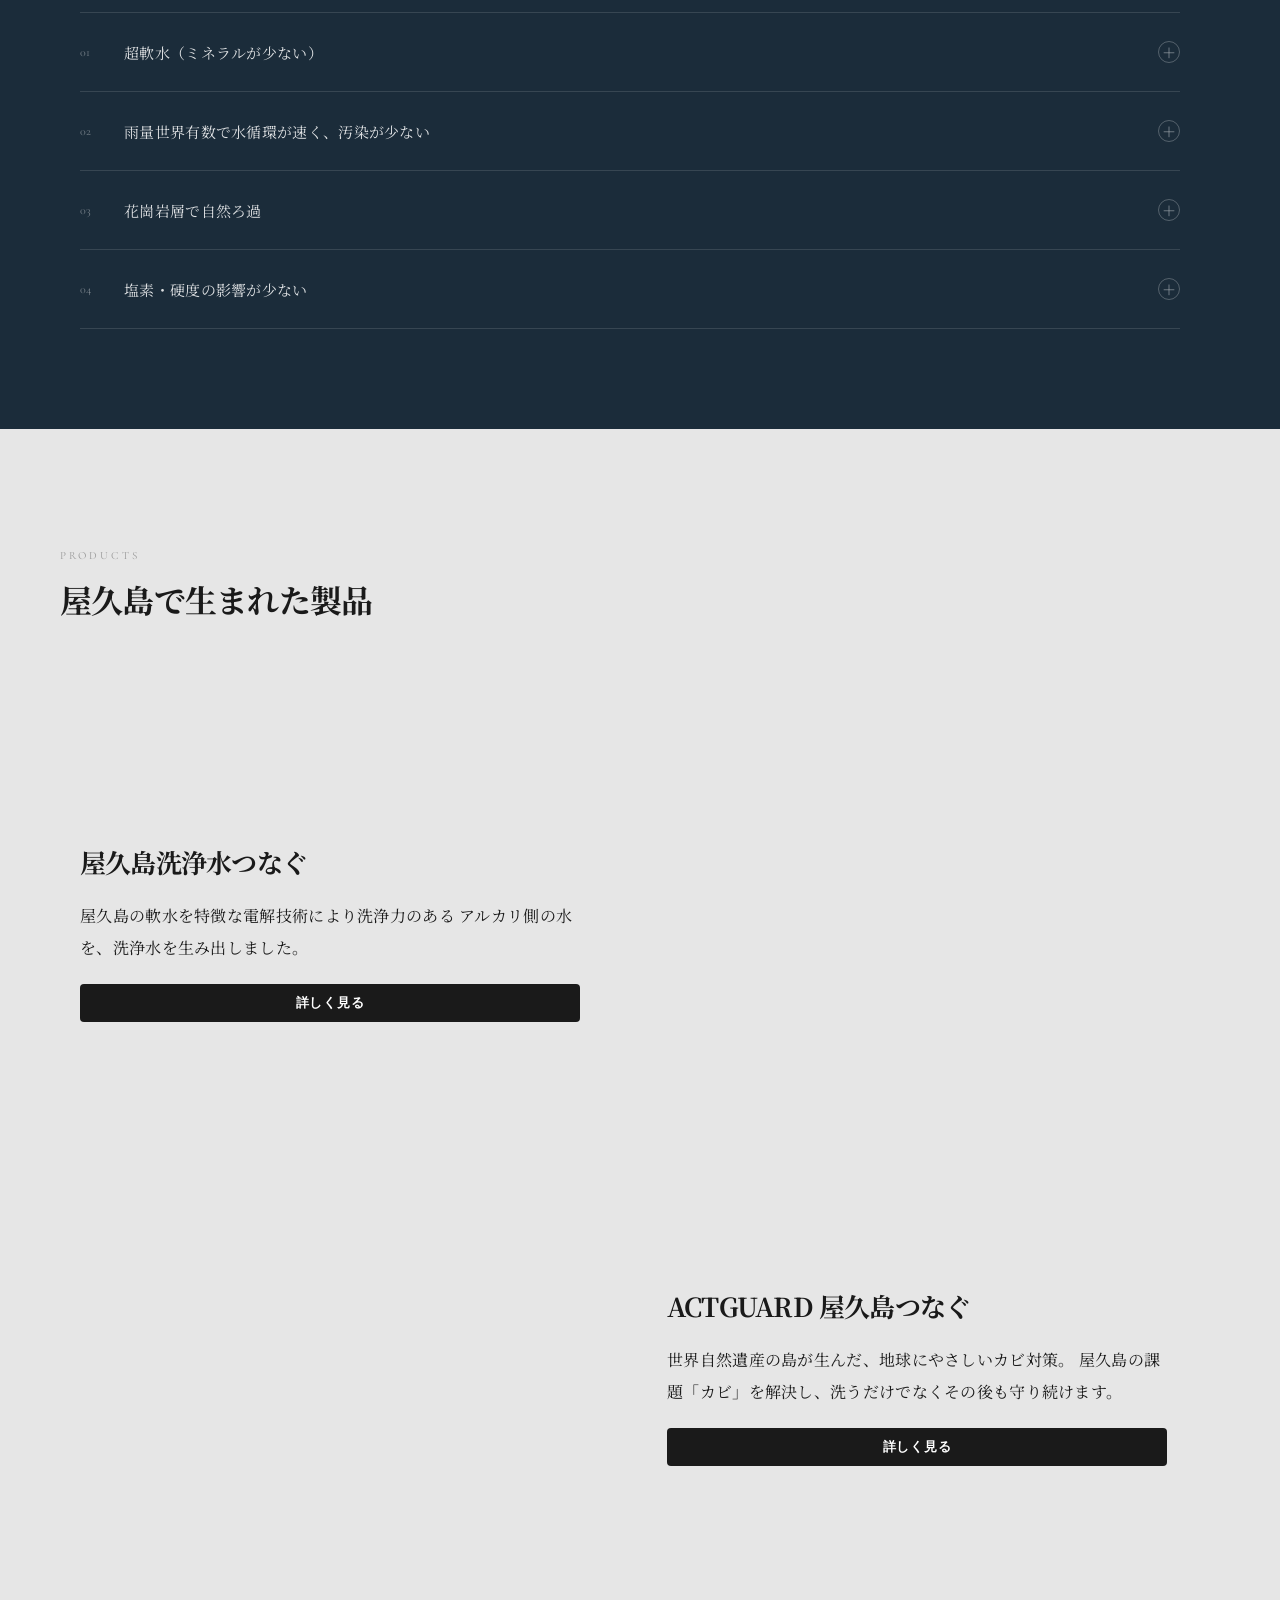
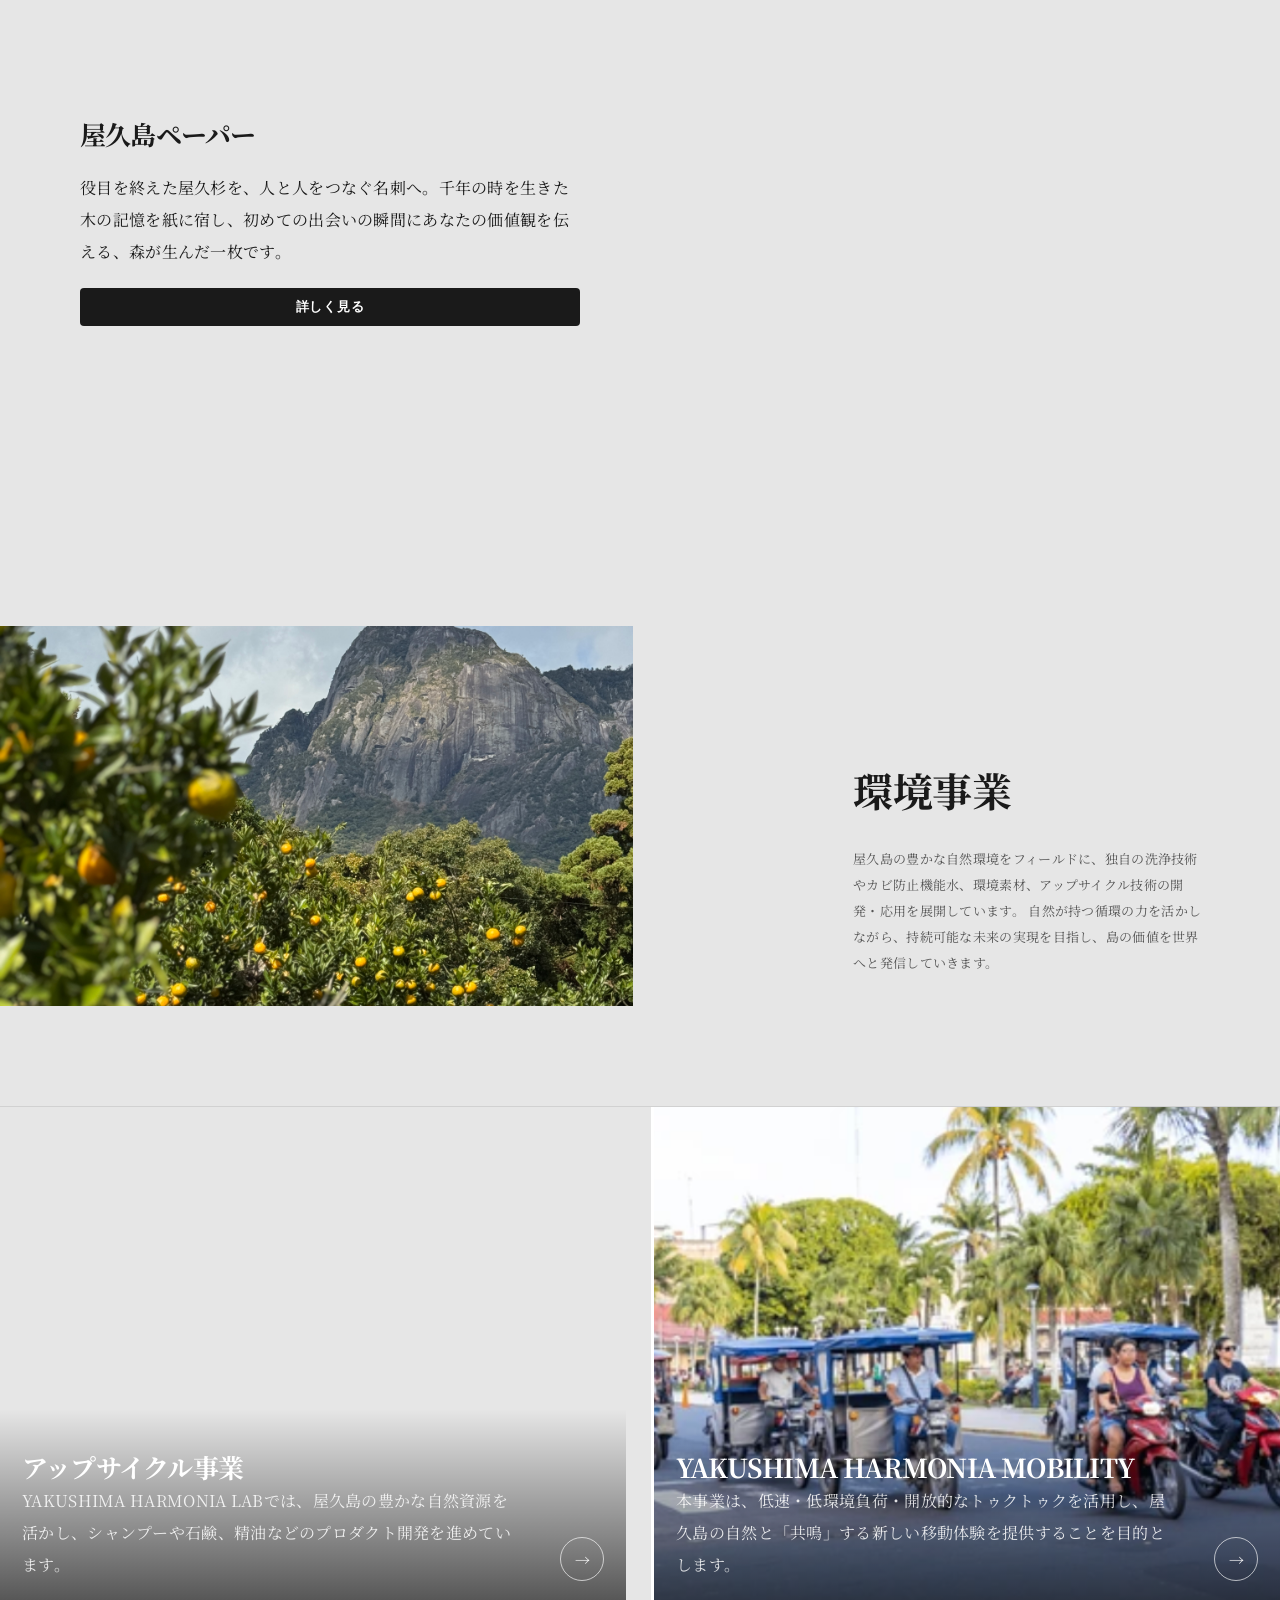
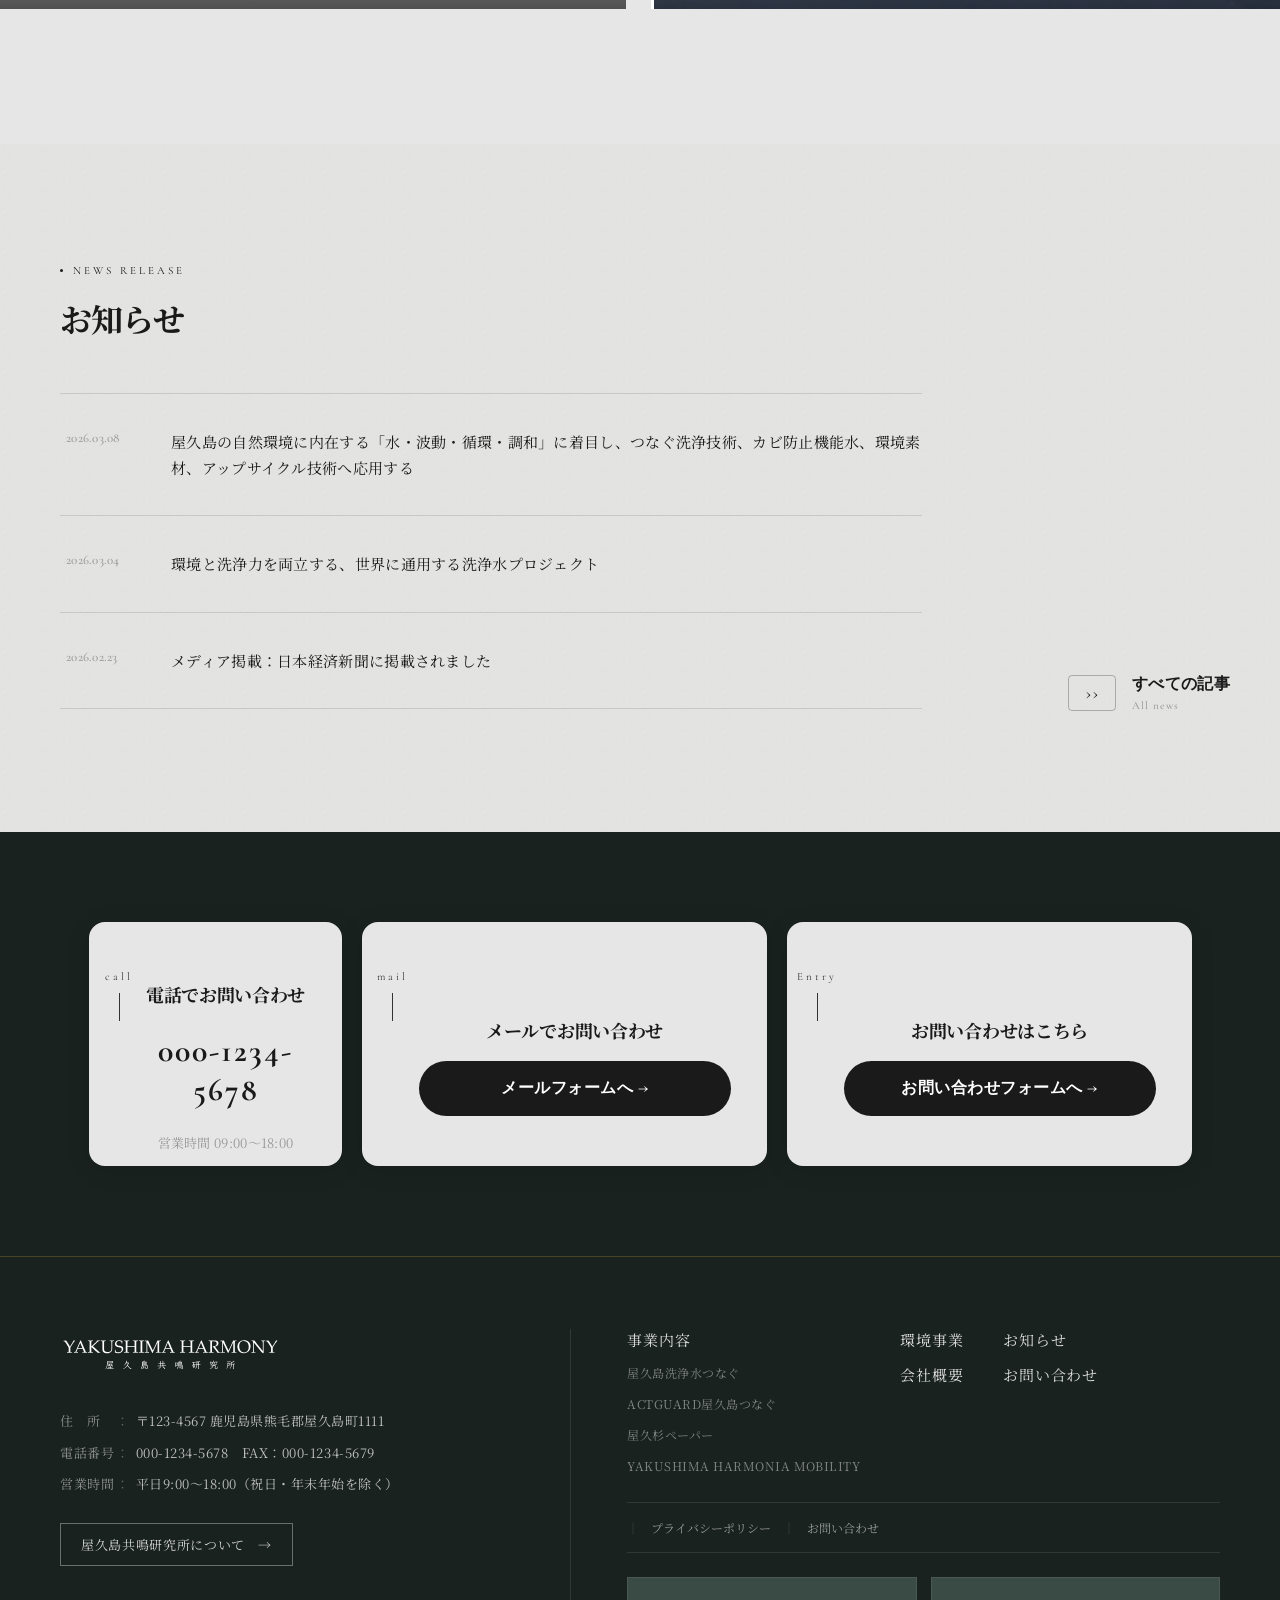
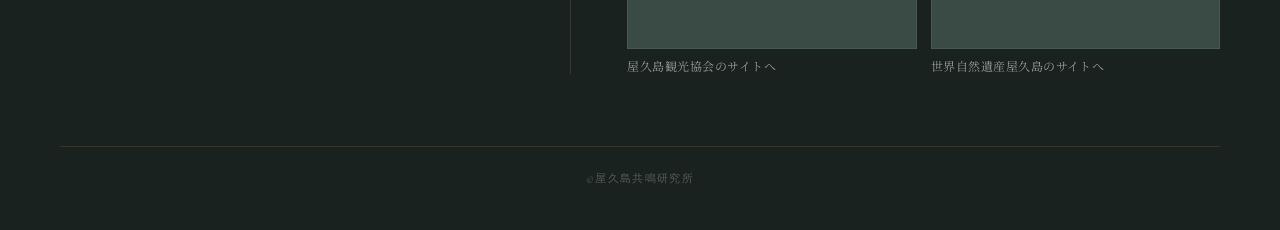
==== commit 5e960ed6: "4回目のバックアップ Co-Authored-By: Claude Sonnet 4.6 <noreply@anthropic.com>" ====
--- a/index.html
+++ b/index.html
@@ -5,16 +5,16 @@
   <meta name="viewport" content="width=device-width, initial-scale=1.0">
   <title>YAKUSHIMA HARMONIA LAB</title>
   <link rel="preconnect" href="https://fonts.googleapis.com">
-  <link href="https://fonts.googleapis.com/css2?family=Noto+Sans+JP:wght@400;700&family=Inter:wght@400;500;700&display=swap" rel="stylesheet">
+  <link href="https://fonts.googleapis.com/css2?family=Noto+Sans+JP:wght@400;700&family=Noto+Serif+JP:wght@300;400;700&family=Inter:wght@400;500;700&family=Cormorant+Garamond:ital,wght@0,300;0,400;0,600;1,300;1,400&display=swap" rel="stylesheet">
   <link rel="stylesheet" href="style.css">
   <script src="https://mcp.figma.com/mcp/html-to-design/capture.js"></script>
 </head>
-<body>
+<body class="page-index">
 
   <!-- HEADER -->
   <header>
     <div class="header-logo">
-      <img src="images/logo-yakushima.svg" alt="YAKUSHIMA HARMONIA LAB">
+      <img src="images/yakushima_logo_w.svg" alt="YAKUSHIMA HARMONIA LAB">
     </div>
     <nav class="main-nav">
       <a href="about.html">屋久島研究所について</a>
@@ -70,7 +70,7 @@
       <img src="images/hero-yakushima.jpg" alt="YAKUSHIMA HARMONIA LAB - 自然との暮らし">
       <div class="hero-catch">
         <p>自然と共鳴する技術で</p>
-        <p>世界を変える。</p>
+        <p>世界を目指す。</p>
       </div>
     </div>
   </section>
@@ -78,7 +78,7 @@
   <!-- VISION / ABOUT SECTION -->
   <section id="about" class="vision-section">
     <div class="vision-body">
-      <div class="vision-section-title">屋久島共鳴研究所<br>YAKUAHIMA HARMONIA LAB</div>
+      <h1 class="vision-section-title">屋久島共鳴研究所<br>YAKUAHIMA HARMONIA LAB</h1>
       <div class="vision-text">
         <p>屋久島自然共鳴研究所は、屋久島の自然に内在する、<br>「水・波動・循環・調和」に着目し、自然と共鳴する<br>環境技術の開発を行う研究拠点です。</p>
         <p>この島の豊かな水環境をフィールドに、洗浄技術、<br>カビ防止機能水、環境素材、アップサイクル技術へ<br>と応用を展開しています。</p>
@@ -102,8 +102,8 @@
       <!-- Staggered text: heading left, body copy right offset down -->
       <div class="about-text-area">
         <div class="about-heading-block">
-          <div class="about-label">事業内容</div>
-          <div class="about-title">環境と洗浄力を両立する、<br>世界に通用する洗浄水「つなぐ」</div>
+          <h5 class="about-label">事業内容</h5>
+          <h2 class="about-title">環境と洗浄力を両立する、<br>世界に通用する洗浄水「つなぐ」</h2>
         </div>
         <div class="about-body-block">
           <p class="about-body-title">「つなぐ」はたんなる洗剤ではありません。<br>地域の水を、地域の未来につなぐ<br>環境インフラの一部です。</p>
@@ -124,8 +124,8 @@
   <section class="what-section">
     <div class="what-inner">
       <div class="what-left">
-        <div class="what-title">屋久島洗浄水とは</div>
-        <div class="what-desc">屋久島の軟水を特徴な電解技術により洗浄力のあるアルカリ側の水を、洗浄水を生み出しました。</div>
+        <h3 class="what-title">屋久島洗浄水とは</h3>
+        <p class="what-desc">屋久島の軟水を特徴な電解技術により洗浄力のあるアルカリ側の水を、洗浄水を生み出しました。</p>
       </div>
       <div class="what-right">
         <div class="what-img-placeholder">
@@ -137,97 +137,62 @@
       <div class="accordion-item">
         <div class="accordion-header">
           <div class="accordion-num">01</div>
-          <div class="accordion-text">超軟水（ミネラルが少ない）</div>
+          <p class="accordion-text">超軟水（ミネラルが少ない）</p>
           <div class="accordion-icon">＋</div>
         </div>
       </div>
       <div class="accordion-item">
         <div class="accordion-header">
           <div class="accordion-num">02</div>
-          <div class="accordion-text">雨量世界有数で水循環が速く、汚染が少ない</div>
+          <p class="accordion-text">雨量世界有数で水循環が速く、汚染が少ない</p>
           <div class="accordion-icon">＋</div>
         </div>
       </div>
       <div class="accordion-item">
         <div class="accordion-header">
           <div class="accordion-num">03</div>
-          <div class="accordion-text">花崗岩層で自然ろ過</div>
+          <p class="accordion-text">花崗岩層で自然ろ過</p>
           <div class="accordion-icon">＋</div>
         </div>
       </div>
       <div class="accordion-item">
         <div class="accordion-header">
           <div class="accordion-num">04</div>
-          <div class="accordion-text">塩素・硬度の影響が少ない</div>
+          <p class="accordion-text">塩素・硬度の影響が少ない</p>
           <div class="accordion-icon">＋</div>
         </div>
       </div>
     </div>
   </section>
 
-  <!-- FEATURES SECTION -->
-  <section class="features-section">
-    <div class="section-header">
-      <div class="section-title-jp">屋久島洗浄水の特徴</div>
-    </div>
-    <div class="features-list">
-      <div class="feature-item">
-        <div class="feature-img">
-          <img src="images/figma-tsunagu-04.jpg" alt="">
-        </div>
-        <div class="feature-content">
-          <div class="feature-title">島の水で、島の自然を守る</div>
-          <div class="feature-body">世界自然遺産・屋久島の1,000年の水の循環思想を体現し、環境保全と日常業務を無理なく両立できる、島の自然と共存する洗浄水です。</div>
-        </div>
-      </div>
-      <div class="feature-item">
-        <div class="feature-img">
-          <img src="images/figma-tsunagu-03.jpg" alt="">
-        </div>
-        <div class="feature-content">
-          <div class="feature-title">屋久島の水は電気分解効率が高い</div>
-          <div class="feature-body">屋久島の水は電気分解効率が高く、イオンが安定することで洗浄力が均一に発揮され、白い汚れ（スケール）も出にくい高品質な洗浄水が生まれます。</div>
-        </div>
-      </div>
-      <div class="feature-item">
-        <div class="feature-img">
-          <img src="images/figma-business-02.jpg" alt="">
-        </div>
-        <div class="feature-content">
-          <div class="feature-title">洗剤に頼らない「水の力」</div>
-          <div class="feature-body">界面活性剤を一切使わず、水の力だけで油汚れ・皮脂・タンパク質を分解するため、洗剤残留や臭い戻りがない安心・安全な洗浄水です。</div>
-        </div>
-      </div>
-    </div>
-  </section>
 
   </div><!-- /hero-sticky-zone -->
 
   <!-- PRODUCTS SECTION -->
   <section id="products" class="products-section">
     <div class="products-section-header">
-      <div class="section-label">Products</div>
-      <div class="section-title-jp">屋久島で生まれた製品</div>
+      <h5 class="section-label">Products</h5>
+      <h3 class="section-title-jp">屋久島で生まれた製品</h3>
     </div>
     <div class="products-list">
       <div class="product-band product-band--dark">
         <div class="product-band-text">
-          <div class="product-band-title">屋久島洗浄水つなぐ</div>
-          <div class="product-band-body">屋久島の軟水を特徴な電解技術により洗浄力のある アルカリ側の水を、洗浄水を生み出しました。</div>
+          <h4 class="product-band-title">屋久島洗浄水つなぐ</h4>
+          <p class="product-band-body">屋久島の軟水を特徴な電解技術により洗浄力のある アルカリ側の水を、洗浄水を生み出しました。</p>
           <a href="tsunagu.html" class="btn-more">詳しく見る</a>
         </div>
       </div>
       <div class="product-band product-band--light">
         <div class="product-band-text product-band-text--right">
-          <div class="product-band-title">ACTGUARD 屋久島つなぐ</div>
-          <div class="product-band-body">世界自然遺産の島が生んだ、地球にやさしいカビ対策。 屋久島の課題「カビ」を解決し、洗うだけでなくその後も守り続けます。</div>
+          <h4 class="product-band-title">ACTGUARD 屋久島つなぐ</h4>
+          <p class="product-band-body">世界自然遺産の島が生んだ、地球にやさしいカビ対策。 屋久島の課題「カビ」を解決し、洗うだけでなくその後も守り続けます。</p>
           <a href="actguard.html" class="btn-more">詳しく見る</a>
         </div>
       </div>
       <div class="product-band product-band--dark">
         <div class="product-band-text">
-          <div class="product-band-title">屋久島ペーパー</div>
-          <div class="product-band-body">役目を終えた屋久杉を、人と人をつなぐ名刺へ。千年の時を生きた木の記憶を紙に宿し、初めての出会いの瞬間にあなたの価値観を伝える、森が生んだ一枚です。</div>
+          <h4 class="product-band-title">屋久島ペーパー</h4>
+          <p class="product-band-body">役目を終えた屋久杉を、人と人をつなぐ名刺へ。千年の時を生きた木の記憶を紙に宿し、初めての出会いの瞬間にあなたの価値観を伝える、森が生んだ一枚です。</p>
           <a href="#" class="btn-more">詳しく見る</a>
         </div>
       </div>
@@ -240,7 +205,7 @@
       <div class="kankyo-hero-photo"></div>
       <div class="kankyo-hero-content">
         <div class="kankyo-hero-text">
-          <h2 class="kankyo-hero-title">環境事業</h2>
+          <h3 class="kankyo-hero-title">環境事業</h3>
           <p class="kankyo-hero-body">屋久島の豊かな自然環境をフィールドに、独自の洗浄技術やカビ防止機能水、環境素材、アップサイクル技術の開発・応用を展開しています。
                                       自然が持つ循環の力を活かしながら、持続可能な未来の実現を目指し、島の価値を世界へと発信していきます。</p>
           <div class="kankyo-hero-link">
@@ -253,7 +218,7 @@
       <div class="kankyo-card kankyo-card--left">
         <div class="kankyo-card-content">
           <div class="kankyo-card-text">
-            <p class="kankyo-card-title">アップサイクル事業</p>
+            <h4 class="kankyo-card-title">アップサイクル事業</h4>
             <p class="kankyo-card-body">YAKUSHIMA HARMONIA LABでは、屋久島の豊かな自然資源を活かし、シャンプーや石鹸、精油などのプロダクト開発を進めています。</p>
           </div>
           <a href="#environment" class="kankyo-card-btn">→</a>
@@ -262,7 +227,7 @@
       <div class="kankyo-card kankyo-card--right">
         <div class="kankyo-card-content">
           <div class="kankyo-card-text">
-            <p class="kankyo-card-title">YAKUSHIMA HARMONIA MOBILITY</p>
+            <h4 class="kankyo-card-title">YAKUSHIMA HARMONIA MOBILITY</h4>
             <p class="kankyo-card-body">本事業は、低速・低環境負荷・開放的なトゥクトゥクを活用し、屋久島の自然と「共鳴」する新しい移動体験を提供することを目的とします。</p>
           </div>
           <a href="mobility.html" class="kankyo-card-btn">→</a>
@@ -280,20 +245,20 @@
             <div class="news-dot"></div>
             <span class="news-release-text">News Release</span>
           </div>
-          <div class="news-title">お知らせ</div>
+          <h2 class="news-title">お知らせ</h2>
         </div>
         <div class="news-list">
           <a href="#news" class="news-item">
-            <div class="news-date">2026.03.08</div>
-            <div class="news-body">屋久島の自然環境に内在する「水・波動・循環・調和」に着目し、つなぐ洗浄技術、カビ防止機能水、環境素材、アップサイクル技術へ応用する</div>
+            <p class="news-date">2026.03.08</p>
+            <p class="news-body">屋久島の自然環境に内在する「水・波動・循環・調和」に着目し、つなぐ洗浄技術、カビ防止機能水、環境素材、アップサイクル技術へ応用する</p>
           </a>
           <a href="#news" class="news-item">
-            <div class="news-date">2026.03.04</div>
-            <div class="news-body">環境と洗浄力を両立する、世界に通用する洗浄水プロジェクト</div>
+            <p class="news-date">2026.03.04</p>
+            <p class="news-body">環境と洗浄力を両立する、世界に通用する洗浄水プロジェクト</p>
           </a>
           <a href="#news" class="news-item">
-            <div class="news-date">2026.02.23</div>
-            <div class="news-body">メディア掲載：日本経済新聞に掲載されました</div>
+            <p class="news-date">2026.02.23</p>
+            <p class="news-body">メディア掲載：日本経済新聞に掲載されました</p>
           </a>
         </div>
       </div>
@@ -322,7 +287,7 @@
           <div class="contact-label-line"></div>
         </div>
         <div class="contact-card-body contact-card-body--call">
-          <p class="contact-card-title">電話でお問い合わせ</p>
+          <h3 class="contact-card-title">電話でお問い合わせ</h3>
           <p class="contact-card-tel">000-1234-5678</p>
           <p class="contact-card-note">営業時間 09:00〜18:00</p>
         </div>
@@ -334,7 +299,7 @@
           <div class="contact-label-line"></div>
         </div>
         <div class="contact-card-body">
-          <p class="contact-card-title">メールでお問い合わせ</p>
+          <h3 class="contact-card-title">メールでお問い合わせ</h3>
           <a href="contact.html" class="btn-contact-action">メールフォームへ →</a>
         </div>
       </div>
@@ -345,7 +310,7 @@
           <div class="contact-label-line"></div>
         </div>
         <div class="contact-card-body">
-          <p class="contact-card-title">お問い合わせはこちら</p>
+          <h3 class="contact-card-title">お問い合わせはこちら</h3>
           <a href="contact.html" class="btn-contact-action">お問い合わせフォームへ →</a>
         </div>
       </div>
@@ -360,7 +325,7 @@
       <!-- 左カラム: ロゴ・会社情報 -->
       <div class="footer-left">
         <div class="footer-brand">
-          <img src="images/logo-yakushima.svg" alt="YAKUSHIMA HARMONIA LAB" class="footer-brand-logo">
+          <img src="images/yakushima_logo_w.svg" alt="YAKUSHIMA HARMONIA LAB" class="footer-brand-logo">
         </div>
         <div class="footer-info">
           <div class="footer-info-row">
--- a/style.css
+++ b/style.css
@@ -3,16 +3,16 @@
 img { opacity: 0; }
 
 :root {
-  --color-bg-light: #f4f4f2;
-  --color-bg-section: #e1e1e1;
-  --color-bg-white: #ffffff;
+  --color-bg-light: #e6e6e6;
+  --color-bg-section: #e6e6e6;
+  --color-bg-white: #e6e6e6;
   --color-footer: #2f3732;
   --color-text-dark: #1a1a1a;
   --color-text-muted: #999;
   --color-text-footer: #e1e1d8;
   --color-blue: #0000ff;
-  --font-jp: 'Noto Sans JP', sans-serif;
-  --font-en: 'Inter', sans-serif;
+  --font-jp: 'Noto Serif JP', 'Noto Sans JP', serif;
+  --font-en: 'Cormorant Garamond', 'Inter', serif;
 }
 
 html { scroll-behavior: smooth; }
@@ -44,10 +44,11 @@
   display: flex;
   align-items: center;
   margin-right: auto;
+  padding: 10px 0 0 20px;
 }
 
 .header-logo img {
-  height: 52px;
+  height: 80px;
   width: auto;
   opacity: 1;
   filter: brightness(0) invert(1);
@@ -209,7 +210,7 @@
   width: 100%;
   height: 900px;
   overflow: hidden;
-  background: #D9D9D9;
+  background: #e6e6e6;
   margin-top: 0;
 }
 
@@ -243,7 +244,7 @@
 .features-section {
   position: relative;
   z-index: 2;
-  background: #ffffff;
+  background: #e6e6e6;
 }
 
 .hero-inner {
@@ -389,7 +390,7 @@
 .about-top-img-left-inner {
   width: 566px;
   height: 354px;
-  background: #D9D9D9 url('images/figma-about-top-left.jpg') center/cover no-repeat;
+  background: #e6e6e6 url('images/figma-about-top-left.jpg') center/cover no-repeat;
 }
 
 .about-top-img-right {
@@ -403,7 +404,7 @@
 .about-top-img-right-inner {
   width: 449px;
   height: 466px;
-  background: #D9D9D9 url('images/figma-about-top-right.jpg') center/cover no-repeat;
+  background: #e6e6e6 url('images/figma-about-top-right.jpg') center/cover no-repeat;
 }
 
 /* Staggered text area */
@@ -478,7 +479,7 @@
 .about-bottom-img-left {
   flex: 0 0 683px;
   height: 330px;
-  background: #D9D9D9 url('images/figma-about-bottom-left.jpg') center/cover no-repeat;
+  background: #e6e6e6 url('images/figma-about-bottom-left.jpg') center/cover no-repeat;
 }
 
 .about-bottom-img-right-col {
@@ -489,51 +490,59 @@
 .about-bottom-img-right {
   width: 332px;
   height: 520px;
-  background: #D9D9D9 url('images/figma-about-bottom-right.jpg') center/cover no-repeat;
+  background: #e6e6e6 url('images/figma-about-bottom-right.jpg') center/cover no-repeat;
 }
 
 /* ===== YAKUSHIMA HARMONIA LAB WHAT IS SECTION ===== */
 .what-section {
   position: relative;
-  background-color: var(--color-bg-light);
-  padding: 140px 60px 0;
+  background: #1b2c3a;
+  padding: 0;
+  overflow: hidden;
+}
+
+/* 縦書きデコレーション (最左端) */
+.what-section::before {
+  content: '屋久島洗浄水とは';
+  position: absolute;
+  left: 28px;
+  top: 50%;
+  transform: translateY(-50%);
+  writing-mode: vertical-rl;
+  text-orientation: mixed;
+  font-family: var(--font-jp);
+  font-size: 10px;
+  font-weight: 300;
+  letter-spacing: 5px;
+  color: rgba(255, 255, 255, 0.25);
+  pointer-events: none;
+  z-index: 1;
 }
 
 .what-inner {
   display: flex;
-  gap: 112px;
-  align-items: flex-start;
-  margin-bottom: 79px;
-}
-
+  gap: 100px;
+  align-items: center;
+  padding: 120px 100px 120px 80px;
+  margin-bottom: 0;
+}
+
+/* 写真を左へ */
+.what-right {
+  order: 1;
+  flex: 0 0 500px;
+}
+
+/* テキストを右へ */
 .what-left {
-  flex: 0 0 380px;
-  padding-top: 277px;
-}
-
-.what-right {
+  order: 2;
   flex: 1;
-}
-
-.what-img-placeholder {
-  width: 739px;
-  height: 475px;
-  background: #D9D9D9 url('images/figma-tsunagu-03.jpg') center/cover no-repeat;
-  position: relative;
-}
-
-.what-img-overlap {
-  position: absolute;
-  left: 402px;
-  top: 373px;
-  width: 411px;
-  height: 391px;
-  background: #c7c7c7 url('images/figma-business-03.jpg') center/cover no-repeat;
+  padding-top: 0;
 }
 
 .what-accordion {
-  max-width: 615px;
-  padding-bottom: 95px;
+  padding: 0 100px 100px 80px;
+  max-width: 100%;
 }
 
 .what-label {
@@ -547,36 +556,46 @@
 }
 
 .what-title {
-  font-family: var(--font-jp);
-  font-size: 28px;
-  font-weight: 700;
-  line-height: 1.4;
-  letter-spacing: -0.78px;
-  color: var(--color-text-dark);
-  margin-bottom: 40px;
+  font-family: var(--font-en);
+  font-size: 26px;
+  font-weight: 500;
+  letter-spacing: 2px;
+  text-transform: uppercase;
+  color: rgba(255, 255, 255, 0.6);
+  margin-bottom: 48px;
 }
 
 .what-desc {
   font-family: var(--font-jp);
-  font-size: 14px;
+  font-size: 16px;
   font-weight: 400;
   line-height: 2.0;
   letter-spacing: 0.3px;
-  color: var(--color-text-dark);
-}
+  color: rgba(255, 255, 255, 0.78);
+}
+
+.what-img-placeholder {
+  width: 500px;
+  height: 345px;
+  background: #e6e6e6 url('images/figma-tsunagu-03.jpg') center/cover no-repeat;
+  position: relative;
+}
+
+.what-img-overlap { display: none; }
 
 .what-right {
-  flex: 1;
+  order: 1;
+  flex: 0 0 500px;
   display: flex;
   flex-direction: column;
 }
 
 .accordion-item {
-  border-bottom: 1px solid rgba(0,0,0,0.12);
+  border-bottom: 1px solid rgba(255,255,255,0.12);
 }
 
 .accordion-item:first-child {
-  border-top: 1px solid rgba(0,0,0,0.12);
+  border-top: 1px solid rgba(255,255,255,0.12);
 }
 
 .accordion-header {
@@ -590,32 +609,32 @@
 .accordion-num {
   font-family: var(--font-en);
   font-size: 12px;
-  font-weight: 500;
-  color: var(--color-text-muted);
+  font-weight: 400;
+  color: rgba(255,255,255,0.4);
   width: 24px;
   flex-shrink: 0;
 }
 
 .accordion-text {
   font-family: var(--font-jp);
-  font-size: 16px;
-  font-weight: 700;
-  letter-spacing: -0.3px;
-  color: var(--color-text-dark);
+  font-size: 15px;
+  font-weight: 400;
+  letter-spacing: 0.3px;
+  color: rgba(255,255,255,0.85);
   flex: 1;
 }
 
 .accordion-icon {
   width: 22px;
   height: 22px;
-  border: 1px solid rgba(0,0,0,0.25);
+  border: 1px solid rgba(255,255,255,0.25);
   border-radius: 50%;
   display: flex;
   align-items: center;
   justify-content: center;
   flex-shrink: 0;
   font-size: 14px;
-  color: var(--color-text-dark);
+  color: rgba(255,255,255,0.6);
   line-height: 1;
 }
 
@@ -670,7 +689,7 @@
   flex: 0 0 400px;
   height: 280px;
   overflow: hidden;
-  background: #D9D9D9;
+  background: #e6e6e6;
 }
 
 .feature-img img {
@@ -708,7 +727,6 @@
 .products-section {
   position: relative;
   background-color: var(--color-bg-light);
-  background-image: url('images/bg-texture.png');
   background-size: 80px 20px;
   padding: 0 0 0;
 }
@@ -729,10 +747,10 @@
   align-items: center;
 }
 
-.product-band--dark { background: #bfbfbf; }
+.product-band--dark { background: #e6e6e6; }
 .product-band--light { background: #e6e6e6; }
-.products-list .product-band:nth-child(1) { background: #ffffff url('images/figma-product-tsunagu.png') center/cover no-repeat; }
-.products-list .product-band:nth-child(3) { background: #ffffff url('images/figma-product-paper.png') center/cover no-repeat; }
+.products-list .product-band:nth-child(1) { background: #e6e6e6 url('images/figma-product-tsunagu.png') center/cover no-repeat; }
+.products-list .product-band:nth-child(3) { background: #e6e6e6 url('images/figma-product-paper.png') center/cover no-repeat; }
 
 .product-band-text {
   display: flex;
@@ -946,7 +964,7 @@
 .kankyo-hero-photo {
   flex: 0 0 633px;
   height: 380px;
-  background: #D9D9D9 url('images/figma-environment-01.jpg') center/cover no-repeat;
+  background: #e6e6e6 url('images/figma-environment-01.jpg') center/cover no-repeat;
 }
 
 .kankyo-hero-content {
@@ -1036,7 +1054,7 @@
 .kankyo-card {
   flex: 1;
   height: 502px;
-  background: #D9D9D9;
+  background: #e6e6e6;
   overflow: hidden;
   position: relative;
   display: flex;
@@ -1047,11 +1065,11 @@
 .kankyo-card--left {
   border-right: 3px solid #fff;
   padding-right: 25px;
-  background: #D9D9D9 url('images/figma-environment-02.jpg') center/cover no-repeat;
+  background: #e6e6e6 url('images/figma-environment-02.jpg') center/cover no-repeat;
 }
 
 .kankyo-card--right {
-  background: #D9D9D9 url('images/figma-environment-03.jpg') center/cover no-repeat;
+  background: #e6e6e6 url('images/figma-environment-03.jpg') center/cover no-repeat;
 }
 
 .kankyo-card-content {
@@ -1108,7 +1126,7 @@
 
 /* ===== CONTACT SECTION ===== */
 .contact-section {
-  background: #d9d9d9;
+  background: #1a221f;
   padding: 90px 88.5px;
 }
 
@@ -1119,7 +1137,7 @@
 
 .contact-card {
   flex: 1;
-  background: #fff;
+  background: #e6e6e6;
   border-radius: 16px;
   box-shadow: 0 4px 24px rgba(0,0,0,0.12);
   height: 244px;
@@ -1214,7 +1232,7 @@
 /* ===== FOOTER ===== */
 .site-footer {
   position: relative;
-  background: #0b100e;
+  background: #1a221f;
   border-top: 1px solid rgba(180, 150, 58, 0.30);
   color: #fff;
 }
@@ -1474,7 +1492,7 @@
 .page-hero-img {
   width: 100%;
   height: 100%;
-  background: #b0b0a8;
+  background: #e6e6e6;
 }
 
 .page-hero-overlay {
@@ -1598,7 +1616,7 @@
 .tsunagu-intro-img {
   flex: 0 0 520px;
   height: 380px;
-  background: #D9D9D9;
+  background: #e6e6e6 url('images/figma-tsunagu-intro.jpg') center/cover no-repeat;
 }
 
 /* ===== SUBPAGE: REASON ===== */
@@ -1675,7 +1693,16 @@
 .tsunagu-strength-img {
   flex: 0 0 480px;
   height: 320px;
-  background: #D9D9D9;
+  background: #e6e6e6 center/cover no-repeat;
+}
+.tsunagu-strength-item:nth-child(1) .tsunagu-strength-img {
+  background-image: url('images/figma-tsunagu-strength01.jpg');
+}
+.tsunagu-strength-item:nth-child(2) .tsunagu-strength-img {
+  background-image: url('images/figma-tsunagu-strength02.jpg');
+}
+.tsunagu-strength-item:nth-child(3) .tsunagu-strength-img {
+  background-image: url('images/figma-tsunagu-strength03.jpg');
 }
 
 .tsunagu-strength-content {
@@ -1772,13 +1799,32 @@
 
 .tsunagu-cta-btn-purchase:hover { opacity: 0.75; }
 
+.intro-buy-btn {
+  display: inline-flex;
+  align-items: center;
+  justify-content: center;
+  margin-top: 32px;
+  padding: 0 40px;
+  height: 56px;
+  background: var(--color-text-dark);
+  border-radius: 48px;
+  font-family: var(--font-jp);
+  font-size: 16px;
+  font-weight: 700;
+  color: #fff;
+  text-decoration: none;
+  letter-spacing: 0.5px;
+  transition: opacity 0.2s;
+}
+.intro-buy-btn:hover { opacity: 0.75; }
+
 .tsunagu-cta-btn-primary {
   display: flex;
   align-items: center;
   justify-content: center;
   width: 300px;
   height: 64px;
-  background: #f9fae4;
+  background: #e6e6e6;
   border: 1px solid #f9fae4;
   border-radius: 48px;
   font-family: var(--font-jp);
@@ -1790,7 +1836,7 @@
   transition: background 0.2s;
 }
 
-.tsunagu-cta-btn-primary:hover { background: #eef0c8; }
+.tsunagu-cta-btn-primary:hover { background: #e6e6e6; }
 
 .tsunagu-cta-btn-primary.btn-inquiry::after { display: none; }
 
@@ -1862,7 +1908,7 @@
 .actguard-problem-img {
   flex: 0 0 520px;
   height: 380px;
-  background: #d9d9d9;
+  background: #e6e6e6 url('images/figma-actguard-problem.jpg') center/cover no-repeat;
 }
 
 /* Intro section (text left, image right) */
@@ -1883,7 +1929,7 @@
 .actguard-intro-img {
   flex: 0 0 480px;
   height: 360px;
-  background: #c8c8c0;
+  background: #e6e6e6;
 }
 
 /* Note text */
@@ -1982,7 +2028,7 @@
 
 .actguard-voice-card {
   flex: 1;
-  background: #fff;
+  background: #e6e6e6;
   padding: 43px 36px 36px;
   border-top: 3px solid var(--color-text-dark);
 }
@@ -2036,7 +2082,7 @@
 .actguard-usecase-img {
   width: 100%;
   aspect-ratio: 4 / 3;
-  background: #D9D9D9;
+  background: #e6e6e6;
 }
 
 .actguard-usecase-label {
@@ -2111,7 +2157,7 @@
 .company-map {
   width: 100%;
   height: 400px;
-  background: #c8c8c0;
+  background: #e6e6e6;
   border-radius: 8px;
   margin-bottom: 32px;
 }
@@ -2137,6 +2183,38 @@
 .contact-form-section {
   background: var(--color-bg-light);
   padding: 120px 0;
+}
+
+.contact-heading-row {
+  display: flex;
+  align-items: center;
+  gap: 24px;
+  flex-wrap: wrap;
+  margin-bottom: 0;
+}
+
+.contact-sales-btn {
+  display: inline-flex;
+  align-items: center;
+  justify-content: center;
+  padding: 0 24px;
+  height: 52px;
+  margin-top: -50px;
+  margin-left: 200px;
+  background: transparent;
+  border: 1.5px solid var(--color-text-dark);
+  border-radius: 48px;
+  font-family: var(--font-jp);
+  font-size: 14px;
+  font-weight: 700;
+  color: var(--color-text-dark);
+  cursor: pointer;
+  letter-spacing: 0.3px;
+  transition: background 0.2s, color 0.2s;
+}
+.contact-sales-btn:hover {
+  background: var(--color-text-dark);
+  color: #fff;
 }
 
 .contact-form-lead {
@@ -2204,7 +2282,7 @@
   font-size: 15px;
   font-weight: 400;
   color: var(--color-text-dark);
-  background: #fff;
+  background: #e6e6e6;
   border: 1px solid rgba(0,0,0,0.15);
   border-radius: 6px;
   padding: 14px 18px;
@@ -2358,7 +2436,7 @@
 .about-pg-hero-img {
   width: 100%;
   height: 100%;
-  background: #c0c0b8;
+  background: #e6e6e6 url('images/figma-about-hero.jpg') center/cover no-repeat;
   min-height: 760px;
 }
 
@@ -2387,7 +2465,7 @@
   left: 144px;
   width: 561px;
   height: 321px;
-  background: #c8c8c0;
+  background: #e6e6e6 url('images/figma-about-split-top.jpg') center/cover no-repeat;
 }
 
 .about-pg-split-img-bottom {
@@ -2396,7 +2474,7 @@
   left: 144px;
   width: 557px;
   height: 344px;
-  background: #b8b8b0;
+  background: #e6e6e6 url('images/figma-about-split-bottom.jpg') center/cover no-repeat;
 }
 
 .about-pg-split-text {
@@ -2480,7 +2558,7 @@
   top: 118px;
   width: 459px;
   height: 560px;
-  background: #c0c0b8;
+  background: #e6e6e6 url('images/figma-about-research.jpg') center/cover no-repeat;
 }
 
 /* --- Section 4: centered + 5-photo grid --- */
@@ -2540,8 +2618,13 @@
 
 .about-pg-field-photo {
   height: 240px;
-  background: #c8c8c0;
-}
+  background: #e6e6e6;
+}
+.about-pg-field-photo:nth-child(1) { background-image: url('images/figma-about-field-01.jpg'); background-size: cover; background-position: center; }
+.about-pg-field-photo:nth-child(2) { background-image: url('images/figma-about-field-02.jpg'); background-size: cover; background-position: center; }
+.about-pg-field-photo:nth-child(3) { background-image: url('images/figma-about-field-03.jpg'); background-size: cover; background-position: center; }
+.about-pg-field-photo:nth-child(4) { background-image: url('images/figma-about-field-04.jpg'); background-size: cover; background-position: center; }
+.about-pg-field-photo:nth-child(5) { background-image: url('images/figma-about-field-05.jpg'); background-size: cover; background-position: center; }
 
 /* --- Section 5: Vision display heading + body text --- */
 .about-pg-vision {
@@ -2694,7 +2777,13 @@
 .shop-item-img {
   flex: 0 0 480px;
   height: 360px;
-  background: #c8c8c0;
+  background: #e6e6e6 center/cover no-repeat;
+}
+.shop-item:nth-child(1) .shop-item-img {
+  background-image: url('images/figma-shop-item01.jpg');
+}
+.shop-item:nth-child(5) .shop-item-img {
+  background-image: url('images/figma-shop-item03.jpg');
 }
 
 .shop-item-body {
@@ -2801,7 +2890,7 @@
 .mobility-intro-img {
   flex: 0 0 480px;
   height: 360px;
-  background: #c8c8c0;
+  background: #e6e6e6 url('images/figma-mobility-intro.jpg') center/cover no-repeat;
 }
 
 /* Reason section override */
@@ -3042,7 +3131,7 @@
 .mobility-course-img {
   width: 100%;
   height: 280px;
-  background: #c8c8c0;
+  background: #e6e6e6 url('images/figma-mobility-course.jpg') center/cover no-repeat;
 }
 
 /* CTA override */
@@ -3061,3 +3150,78 @@
   text-align: center;
   width: 300px;
 }
+
+/* ============================================================
+   INDEX PAGE — LUXURY TYPOGRAPHY
+   英字: Cormorant Garamond（高級セリフ体）
+   日本語: Noto Serif JP（明朝体）
+   ============================================================ */
+
+.page-index {
+  --font-serif-jp: 'Noto Serif JP', 'Noto Sans JP', serif;
+  --font-serif-en: 'Cormorant Garamond', 'Inter', serif;
+}
+
+/* ── 日本語テキスト全般 → 明朝体 ── */
+.page-index .hero-catch p,
+.page-index .vision-section-title,
+.page-index .vision-text,
+.page-index .about-title,
+.page-index .about-body-title,
+.page-index .about-body-text,
+.page-index .what-title,
+.page-index .what-desc,
+.page-index .accordion-text,
+.page-index .feature-title,
+.page-index .feature-body,
+.page-index .product-band-title,
+.page-index .product-band-body,
+.page-index .kankyo-hero-title,
+.page-index .kankyo-hero-body,
+.page-index .kankyo-card-title,
+.page-index .kankyo-card-body,
+.page-index .news-title,
+.page-index .news-body,
+.page-index .contact-card-title,
+.page-index .contact-card-note,
+.page-index .section-title-jp {
+  font-family: var(--font-serif-jp);
+}
+
+/* ── ヘロキャッチ: 明朝体 + 細めのウェイト ── */
+.page-index .hero-catch p {
+  font-weight: 300;
+  letter-spacing: 2px;
+}
+
+/* ── 英字ラベル → Cormorant Garamond ── */
+.page-index .about-label,
+.page-index .section-label,
+.page-index nav.main-nav a,
+.page-index .lang-switch,
+.page-index .news-release-text,
+.page-index .news-date,
+.page-index .accordion-num,
+.page-index .contact-label,
+.page-index .btn-more,
+.page-index .btn-contact-action,
+.page-index .btn-inquiry,
+.page-index .btn-all-news-jp,
+.page-index .btn-all-news-en {
+  font-family: var(--font-serif-en);
+}
+
+/* ── 英字ラベルはトラッキング広めに ── */
+.page-index .section-label,
+.page-index .about-label,
+.page-index .news-release-text,
+.page-index .contact-label {
+  letter-spacing: 3px;
+  font-weight: 400;
+}
+
+/* ── ナビ: Cormorant で上品に ── */
+.page-index nav.main-nav a {
+  letter-spacing: 1.5px;
+  font-size: 13px;
+}
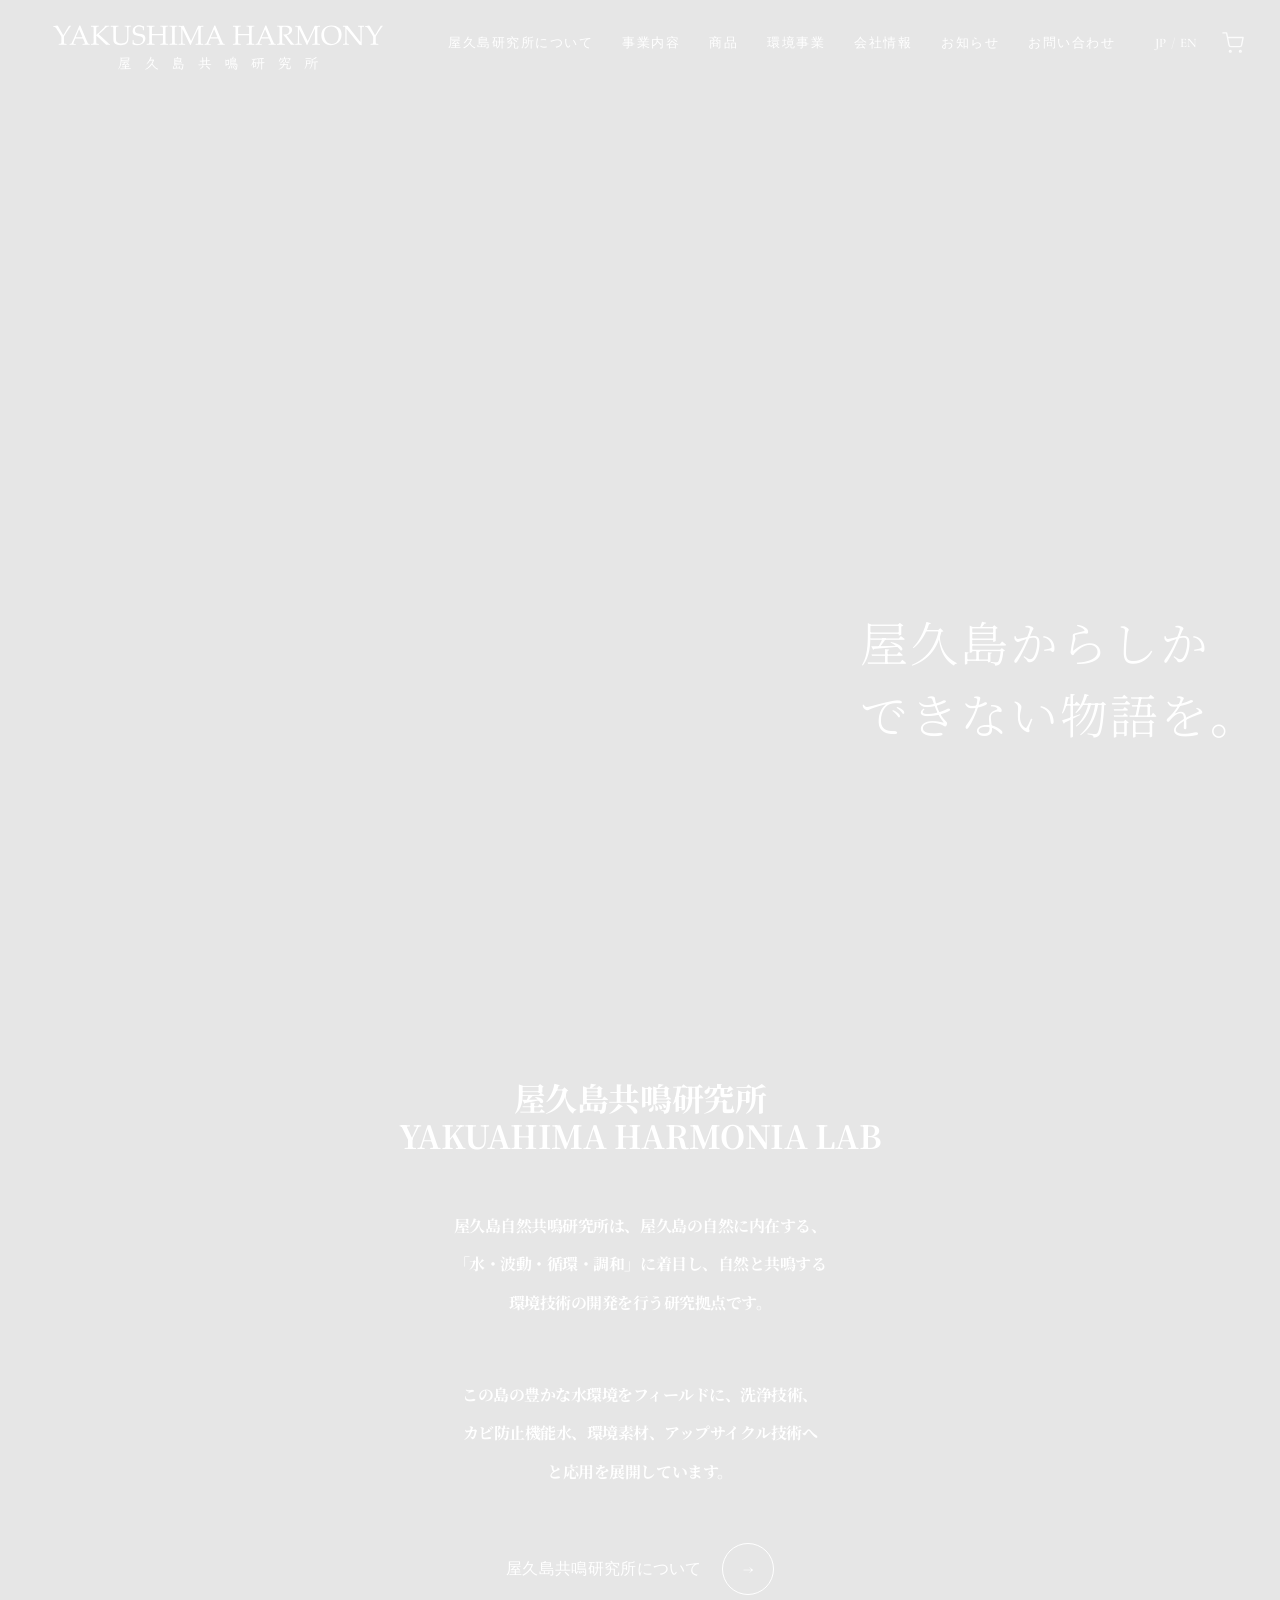
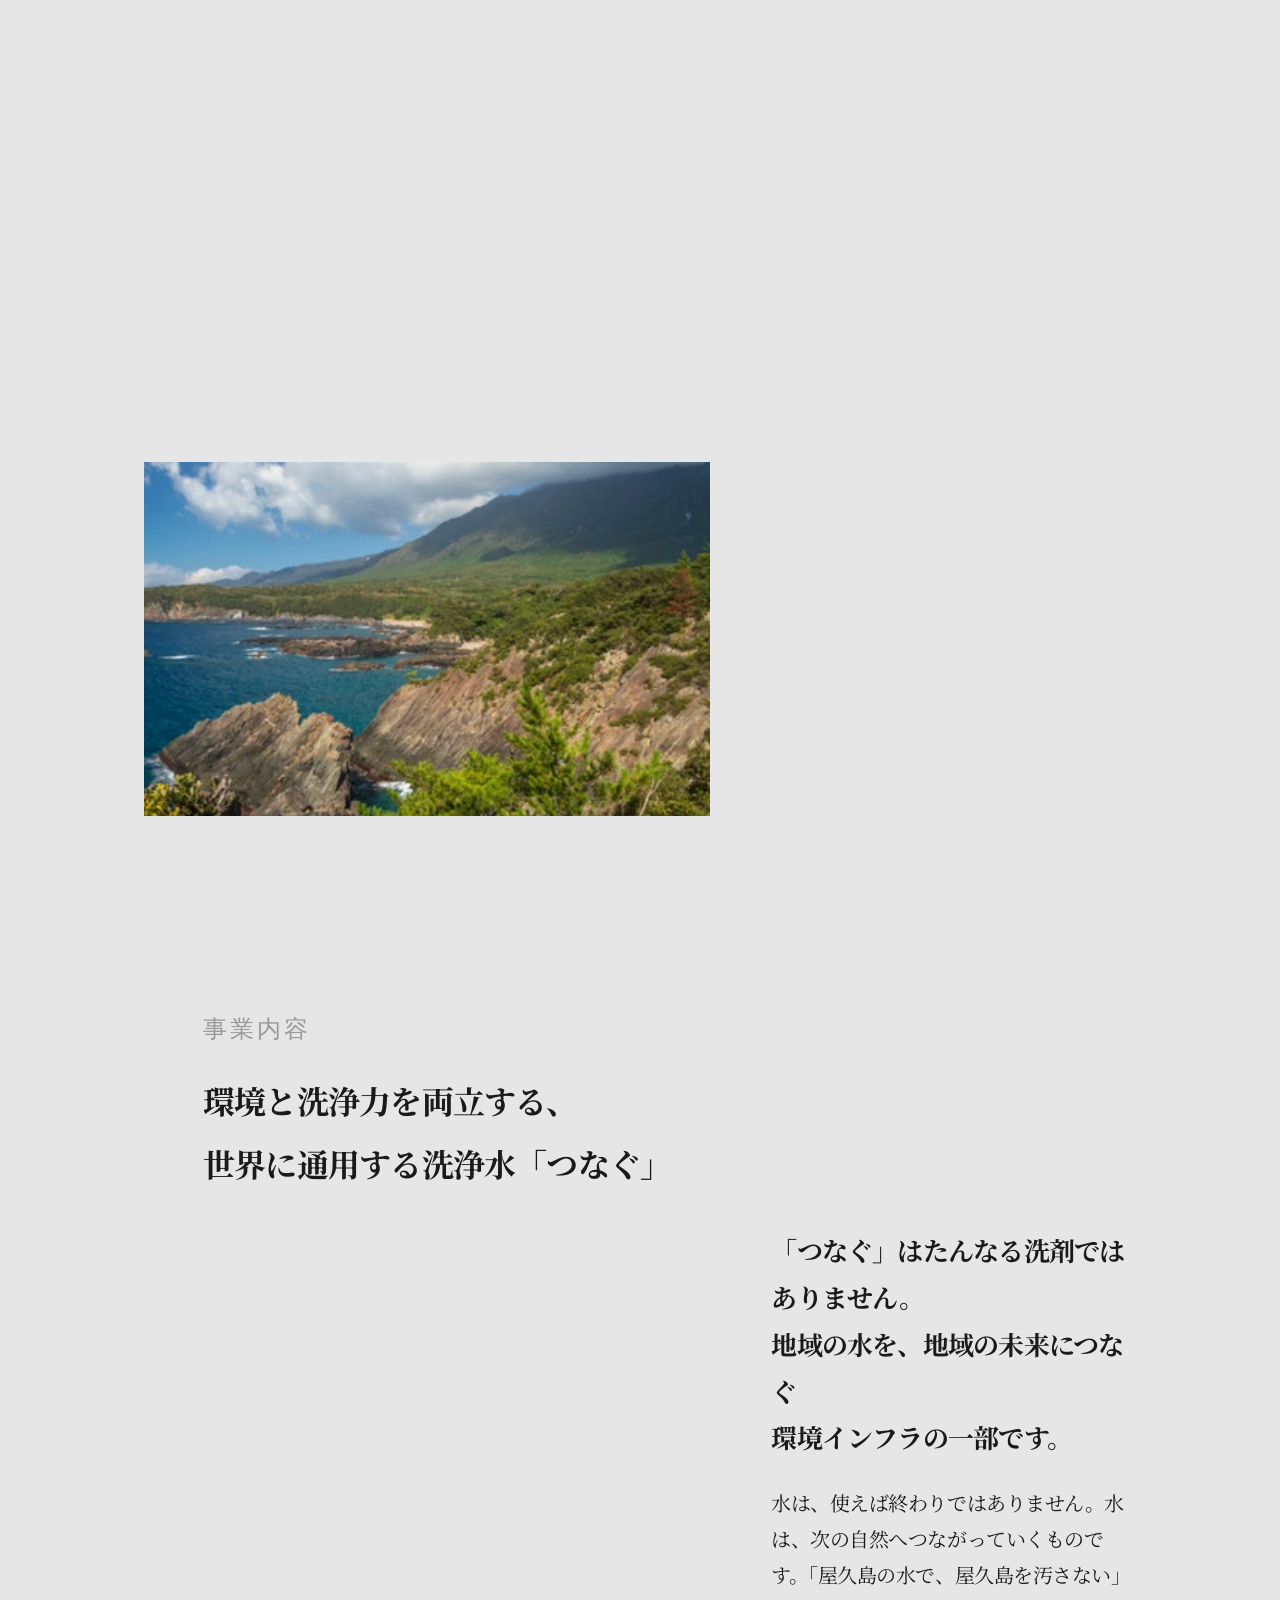
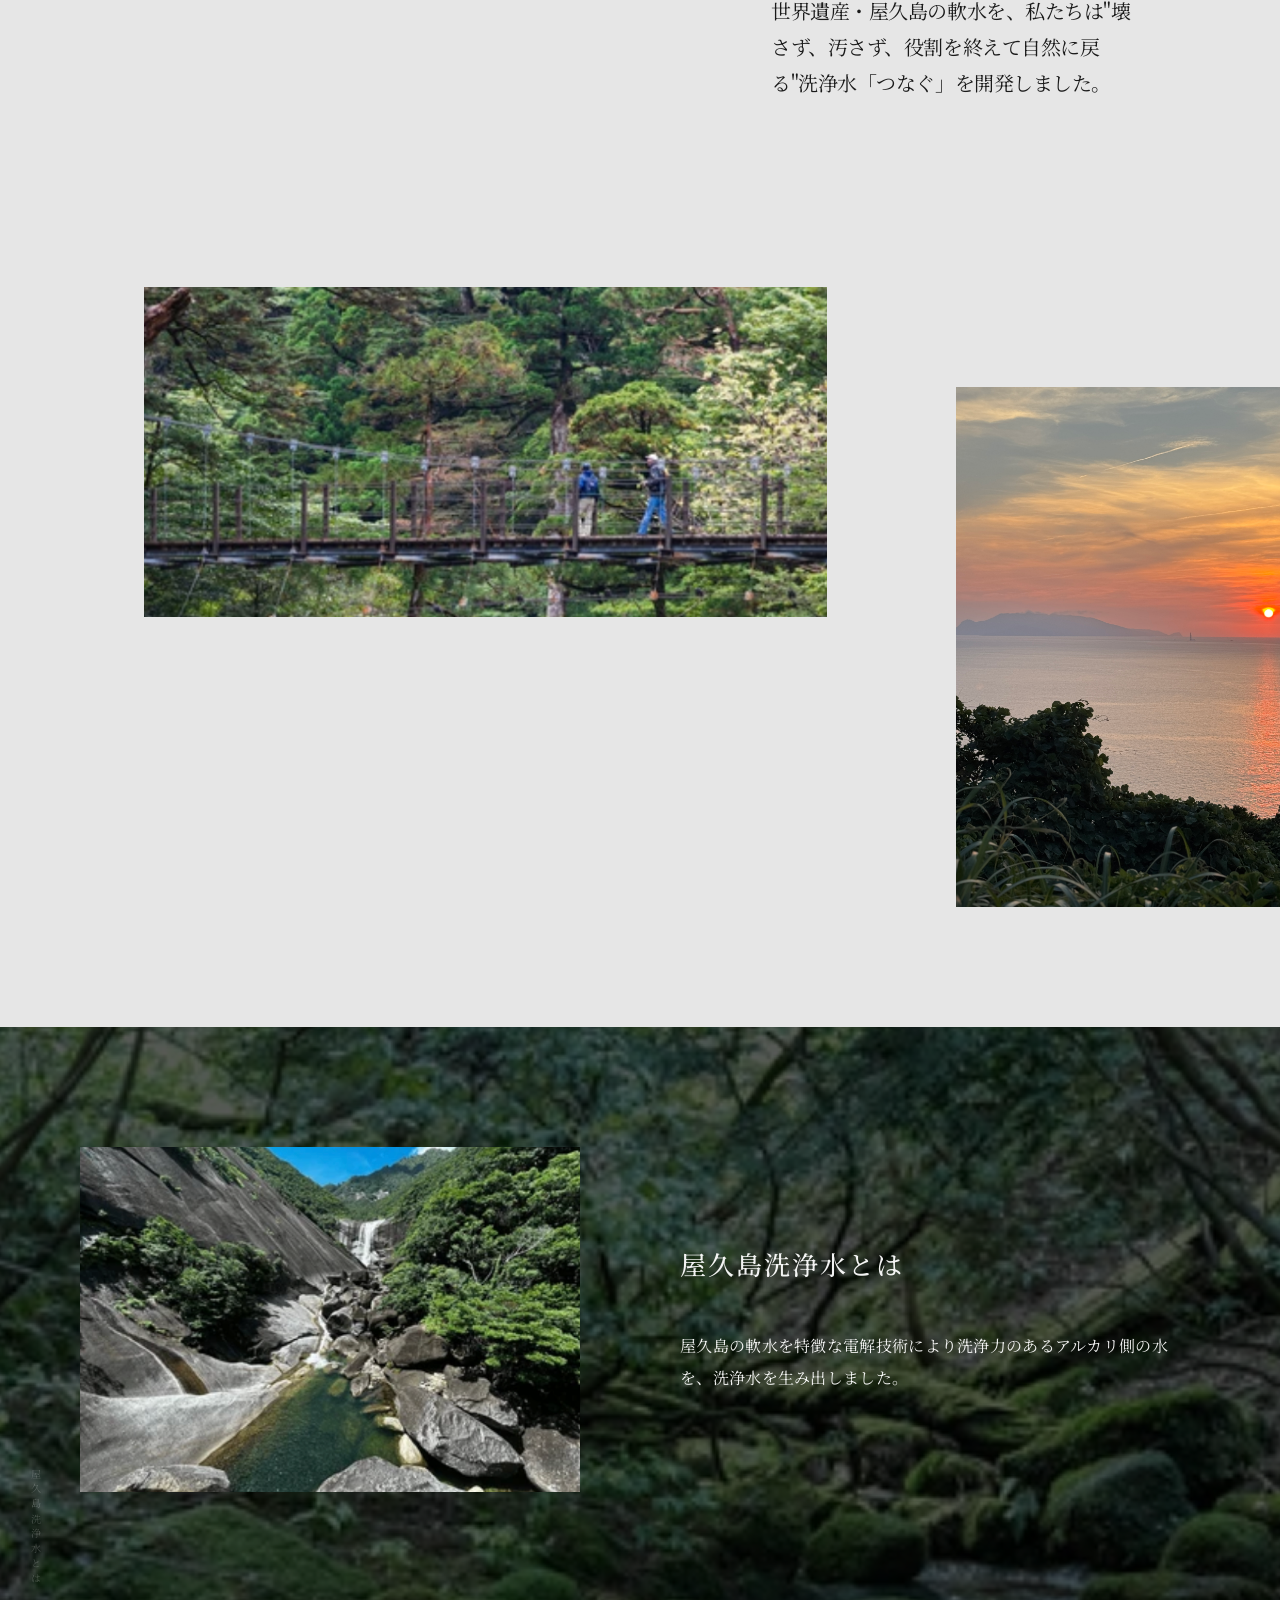
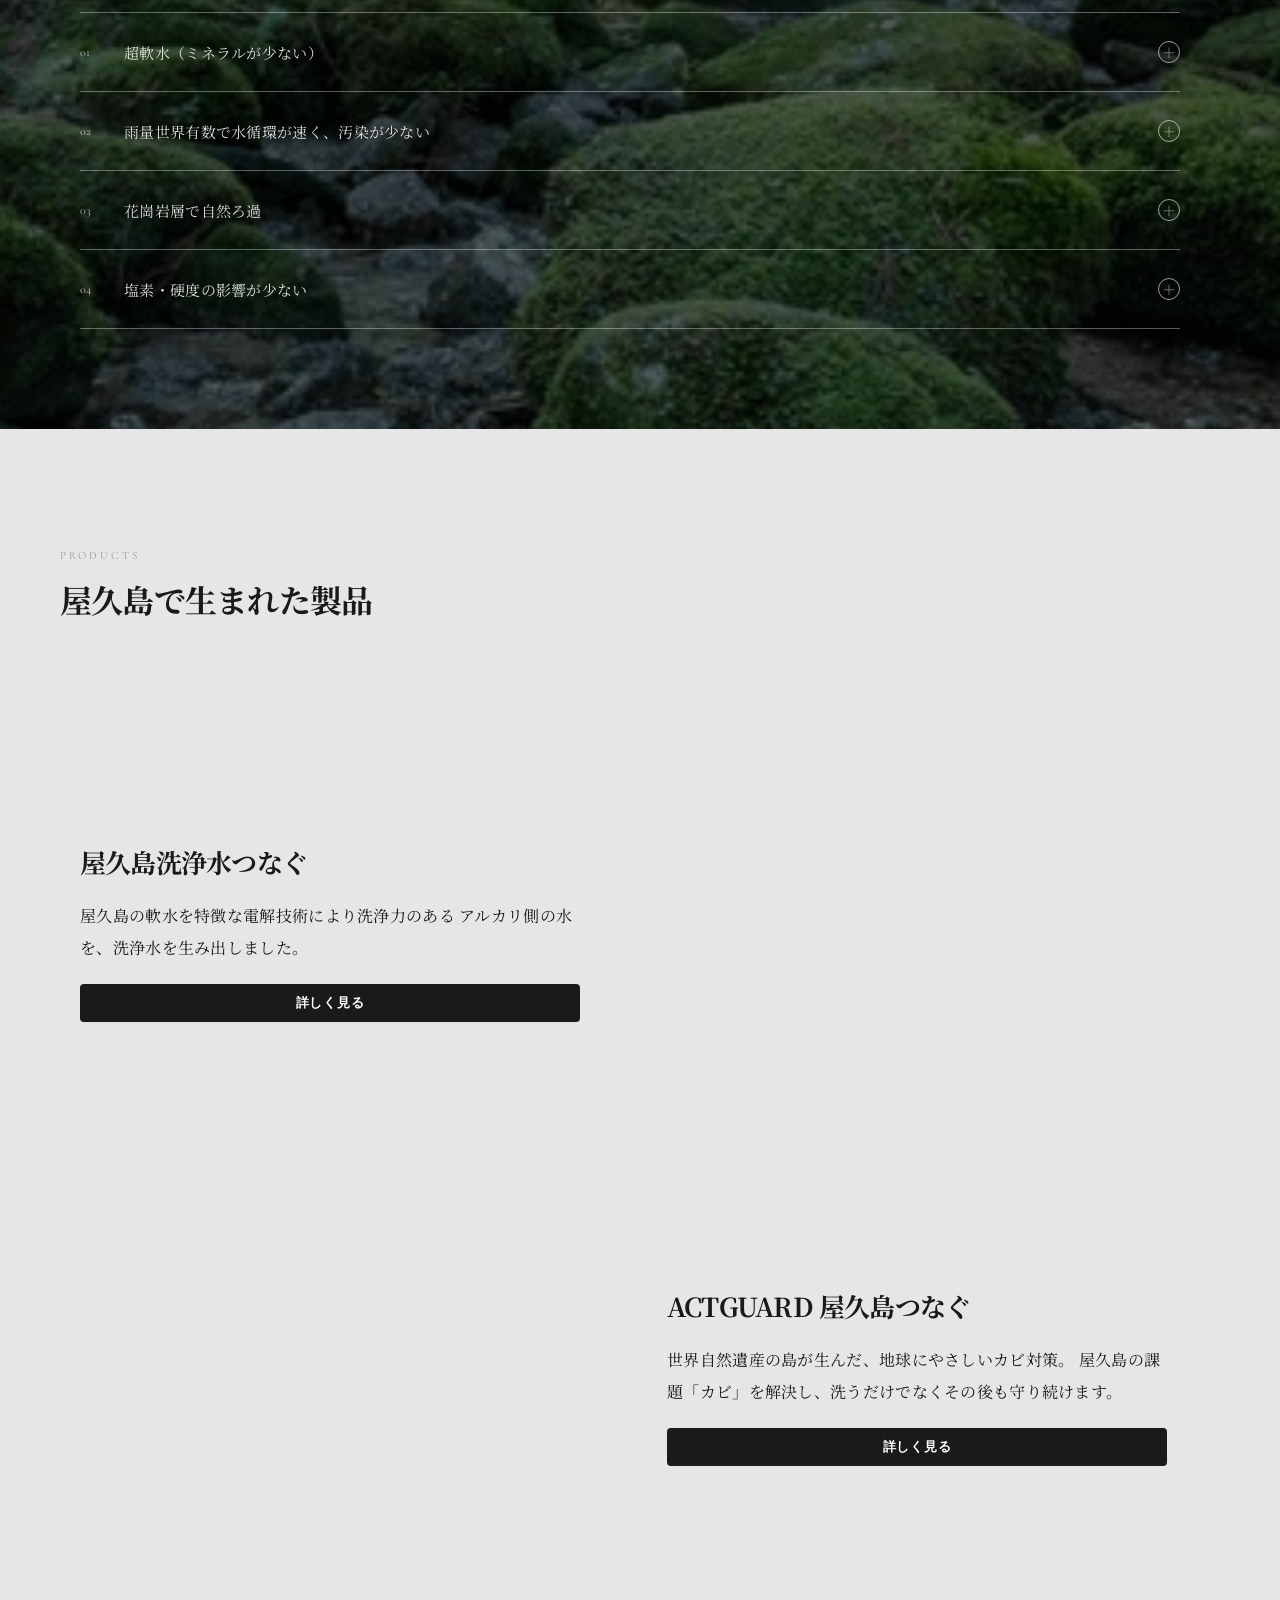
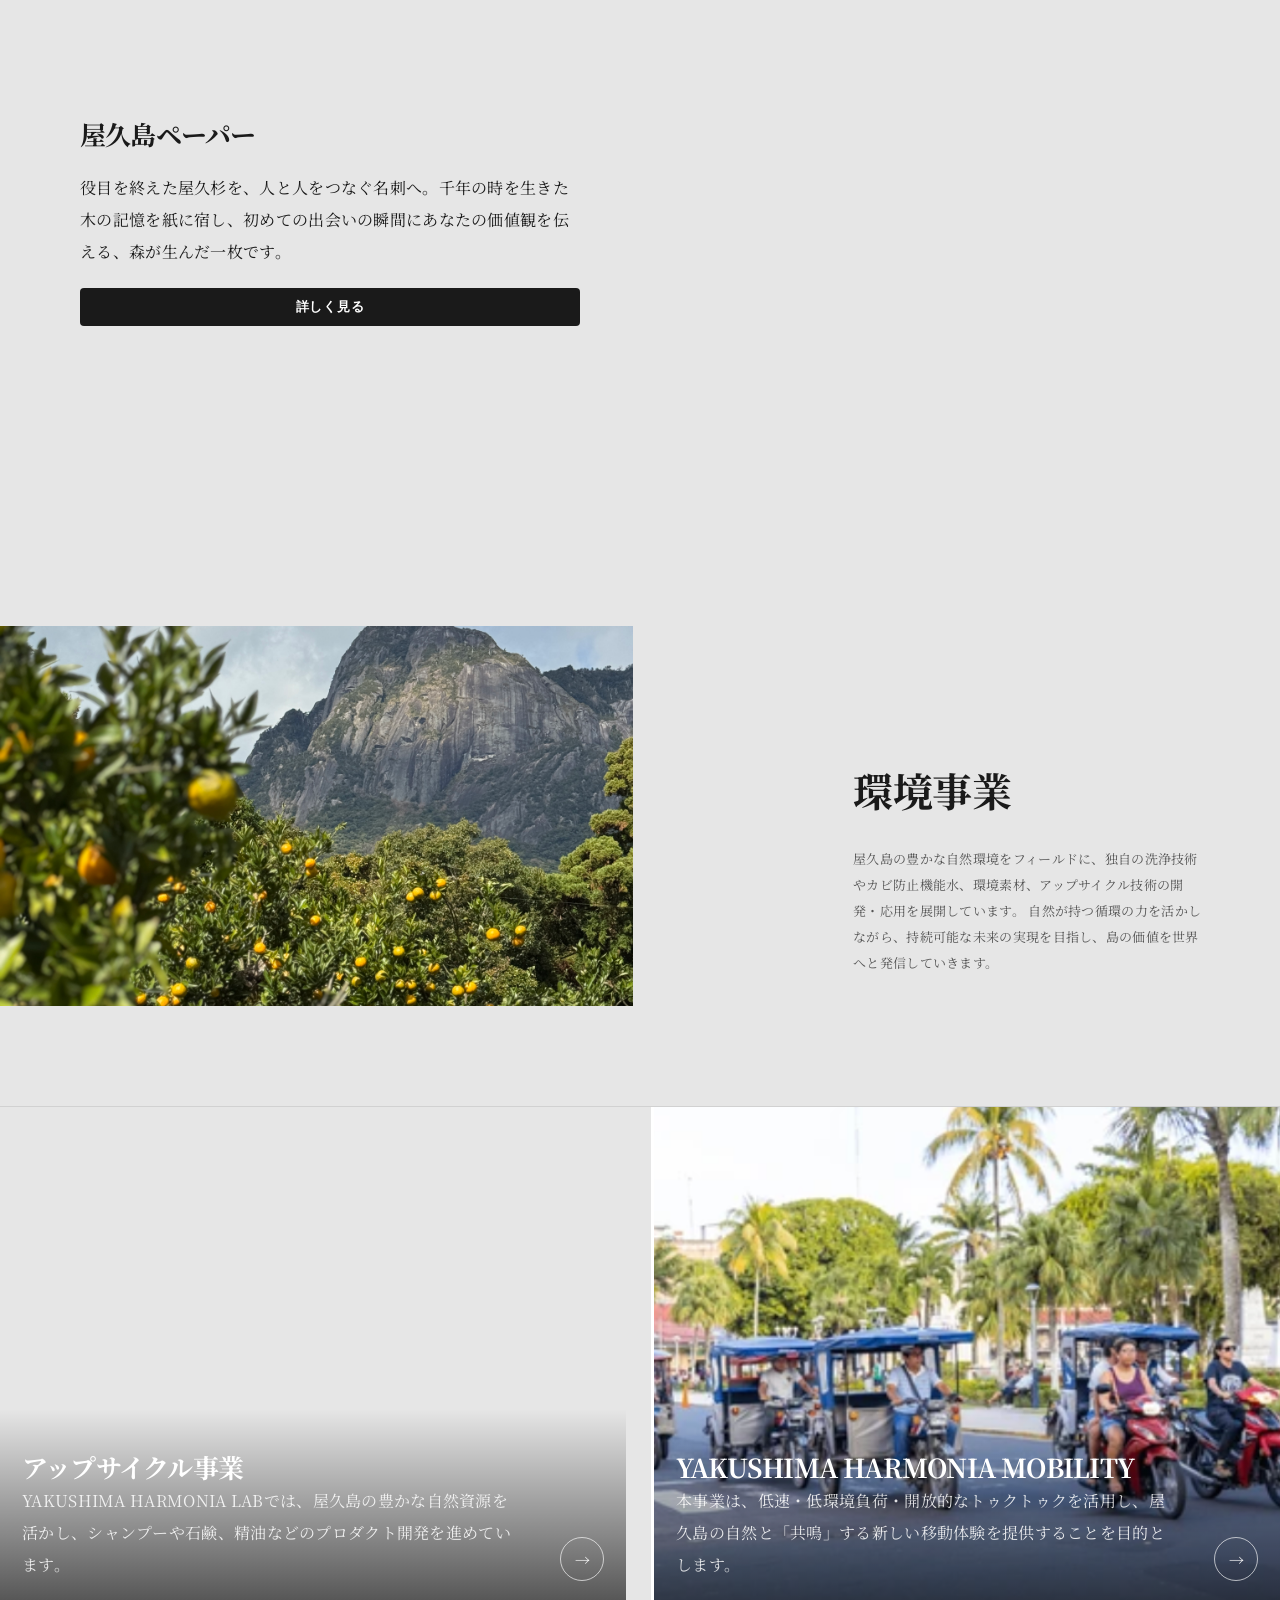
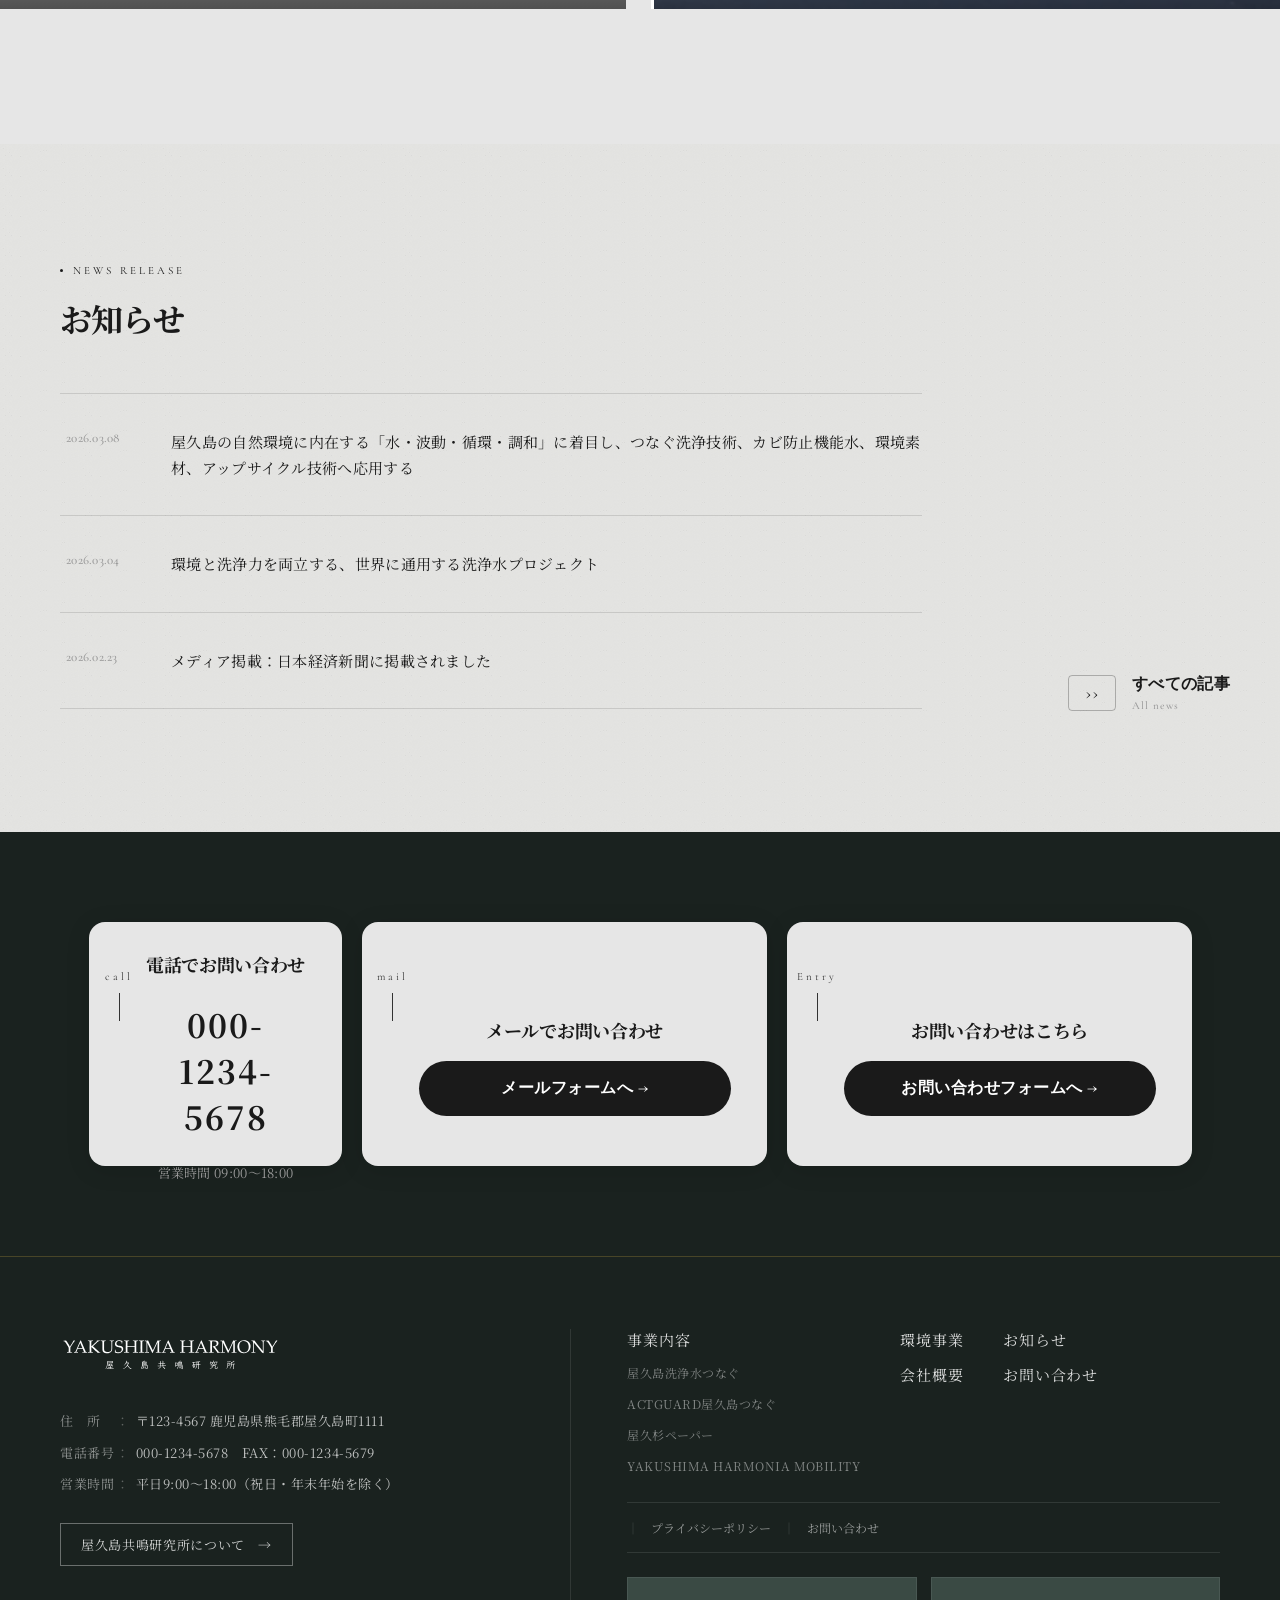
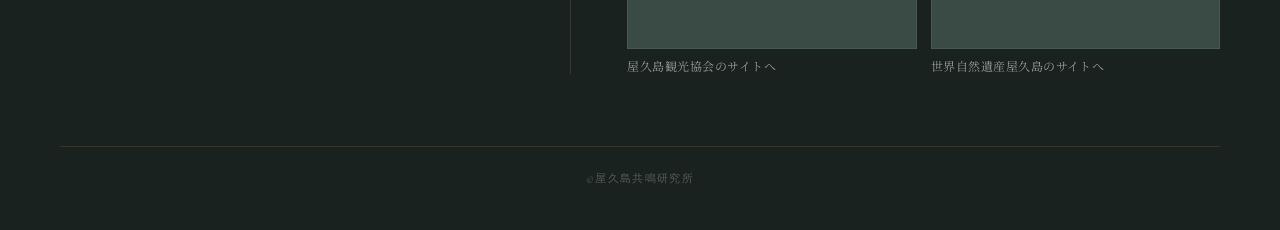
==== commit 67ff2e88: "ヒーロー動画追加・レイアウト調整 Co-Authored-By: Claude Sonnet 4.6 <noreply@anthropic.com>" ====
--- a/index.html
+++ b/index.html
@@ -67,10 +67,10 @@
   <!-- HERO -->
   <section class="hero">
     <div class="hero-inner">
-      <img src="images/hero-yakushima.jpg" alt="YAKUSHIMA HARMONIA LAB - 自然との暮らし">
+      <video src="images/u2837383316_______________--ar_4336_--motion_low_--video_1_bd1ca54e-67f8-400e-8b94-d11e8703c064_0.mp4" autoplay loop muted playsinline></video>
       <div class="hero-catch">
-        <p>自然と共鳴する技術で</p>
-        <p>世界を目指す。</p>
+        <p>屋久島からしか</p>
+        <p>できない物語を。</p>
       </div>
     </div>
   </section>
--- a/style.css
+++ b/style.css
@@ -22,6 +22,8 @@
   background: var(--color-bg-light);
   color: var(--color-text-dark);
   overflow-x: hidden;
+  max-width: 1440px;
+  margin: 0 auto;
 }
 
 /* ===== HEADER / NAV ===== */
@@ -153,7 +155,7 @@
 
 /* scrolled state */
 header.header--scrolled {
-  background: #1a1a1a;
+  background: #1a221f;
 }
 
 .header--light-page.header--scrolled nav.main-nav a { color: #fff; }
@@ -263,11 +265,18 @@
   object-position: center;
   opacity: 1;
 }
+.hero-inner video {
+  width: 100%;
+  height: 100%;
+  object-fit: cover;
+  object-position: center 70%;
+  opacity: 1;
+}
 
 .hero-catch {
   position: absolute;
-  left: 60px;
-  top: 470px;
+  right: 20px;
+  bottom: 150px;
   z-index: 10;
 }
 
@@ -496,7 +505,7 @@
 /* ===== YAKUSHIMA HARMONIA LAB WHAT IS SECTION ===== */
 .what-section {
   position: relative;
-  background: #1b2c3a;
+  background: #1b2c3a url('images/Section\ \(YAKUSHIMA\ HARMONIA\ LAB\).png') center/cover no-repeat;
   padding: 0;
   overflow: hidden;
 }
@@ -561,7 +570,7 @@
   font-weight: 500;
   letter-spacing: 2px;
   text-transform: uppercase;
-  color: rgba(255, 255, 255, 0.6);
+  color: rgba(255, 255, 255, 0.95);
   margin-bottom: 48px;
 }
 
@@ -571,13 +580,13 @@
   font-weight: 400;
   line-height: 2.0;
   letter-spacing: 0.3px;
-  color: rgba(255, 255, 255, 0.78);
+  color: rgba(255, 255, 255, 0.95);
 }
 
 .what-img-placeholder {
   width: 500px;
   height: 345px;
-  background: #e6e6e6 url('images/figma-tsunagu-03.jpg') center/cover no-repeat;
+  background: #e6e6e6 url('images/figma-what-inner.jpg') center/cover no-repeat;
   position: relative;
 }
 
@@ -591,11 +600,11 @@
 }
 
 .accordion-item {
-  border-bottom: 1px solid rgba(255,255,255,0.12);
+  border-bottom: 1px solid rgba(255,255,255,0.35);
 }
 
 .accordion-item:first-child {
-  border-top: 1px solid rgba(255,255,255,0.12);
+  border-top: 1px solid rgba(255,255,255,0.35);
 }
 
 .accordion-header {
@@ -610,7 +619,7 @@
   font-family: var(--font-en);
   font-size: 12px;
   font-weight: 400;
-  color: rgba(255,255,255,0.4);
+  color: rgba(255,255,255,0.7);
   width: 24px;
   flex-shrink: 0;
 }
@@ -627,7 +636,7 @@
 .accordion-icon {
   width: 22px;
   height: 22px;
-  border: 1px solid rgba(255,255,255,0.25);
+  border: 1px solid rgba(255,255,255,0.6);
   border-radius: 50%;
   display: flex;
   align-items: center;
@@ -1194,7 +1203,6 @@
 }
 
 .contact-card-tel {
-  font-family: var(--font-en);
   font-size: 32px;
   font-weight: 700;
   letter-spacing: 2px;
@@ -2670,6 +2678,15 @@
   letter-spacing: 0.3px;
   margin: 0;
   text-align: center;
+}
+
+.about-pg-cta .tsunagu-cta-btn-primary {
+  background: #1a221f;
+  border-color: #1a221f;
+  color: #fff;
+}
+.about-pg-cta .tsunagu-cta-btn-primary:hover {
+  background: #2a3530;
 }
 
 /* ===== CART PAGE ===== */
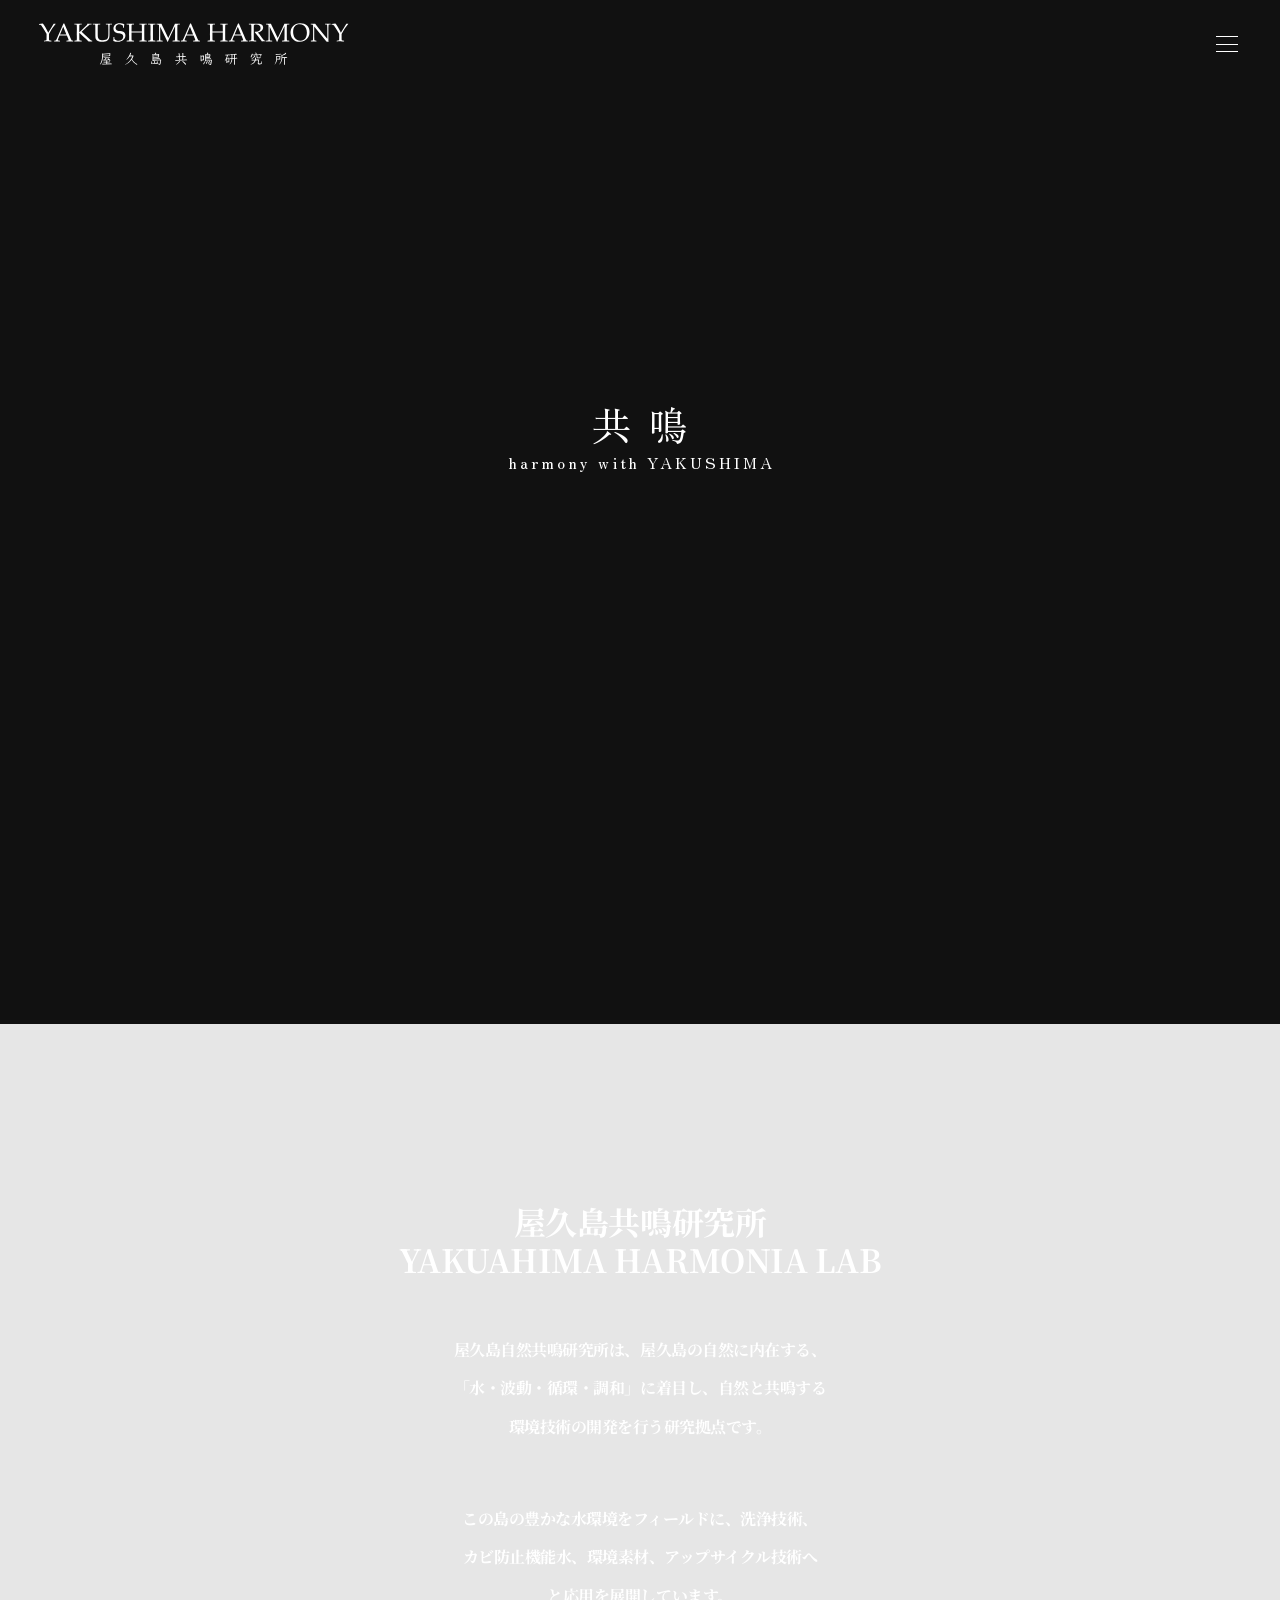
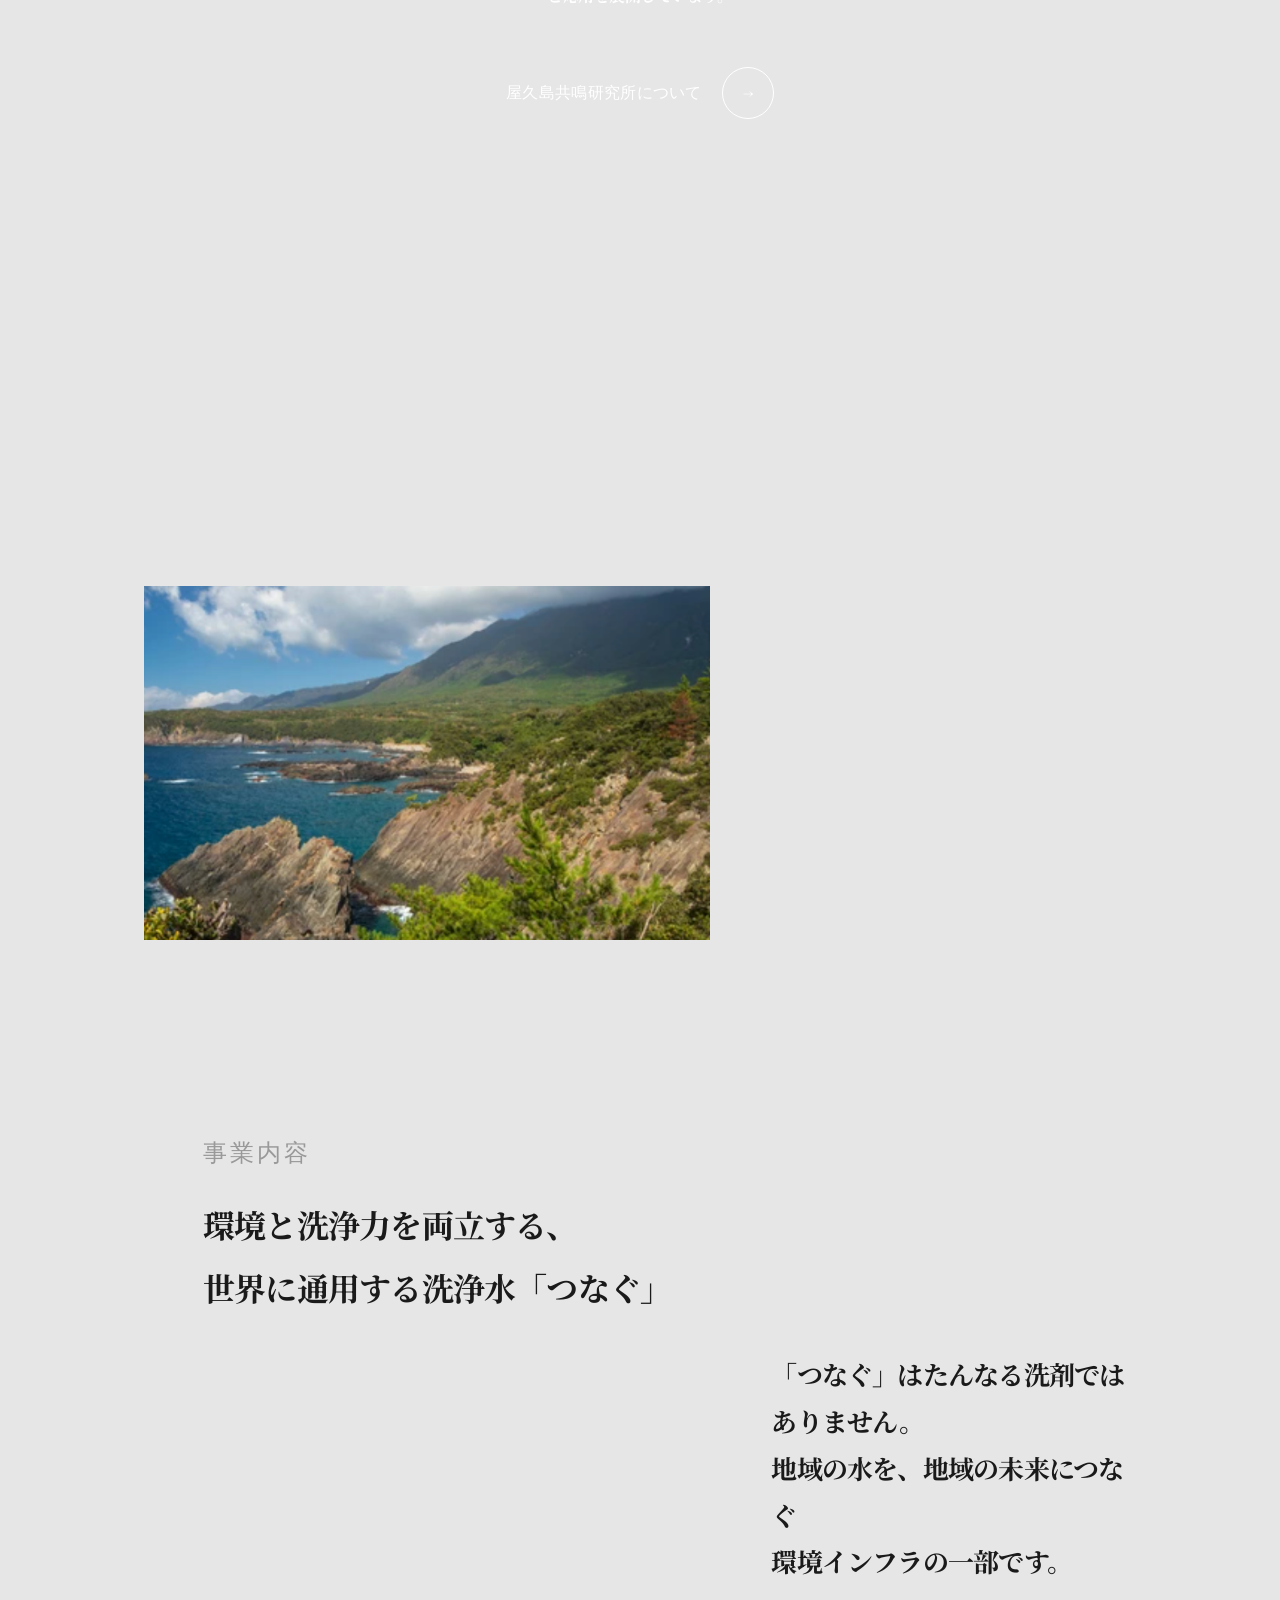
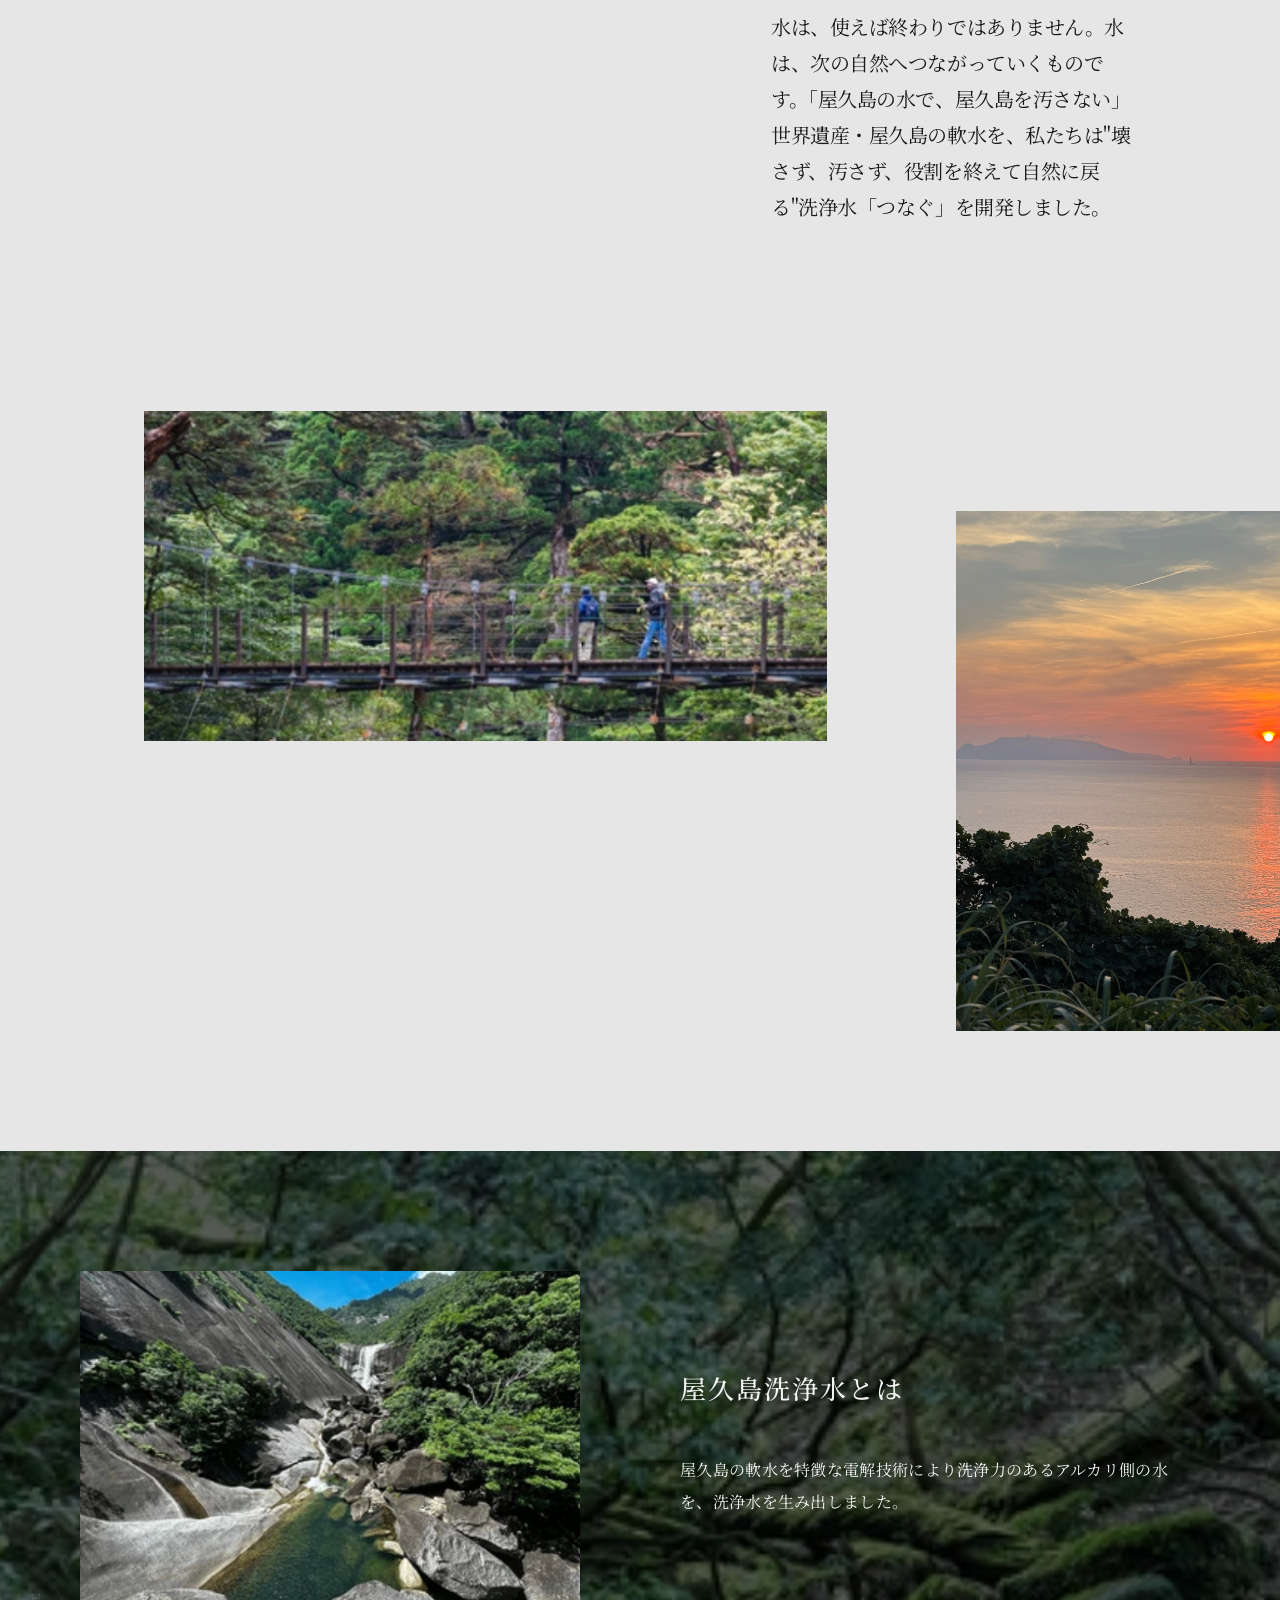
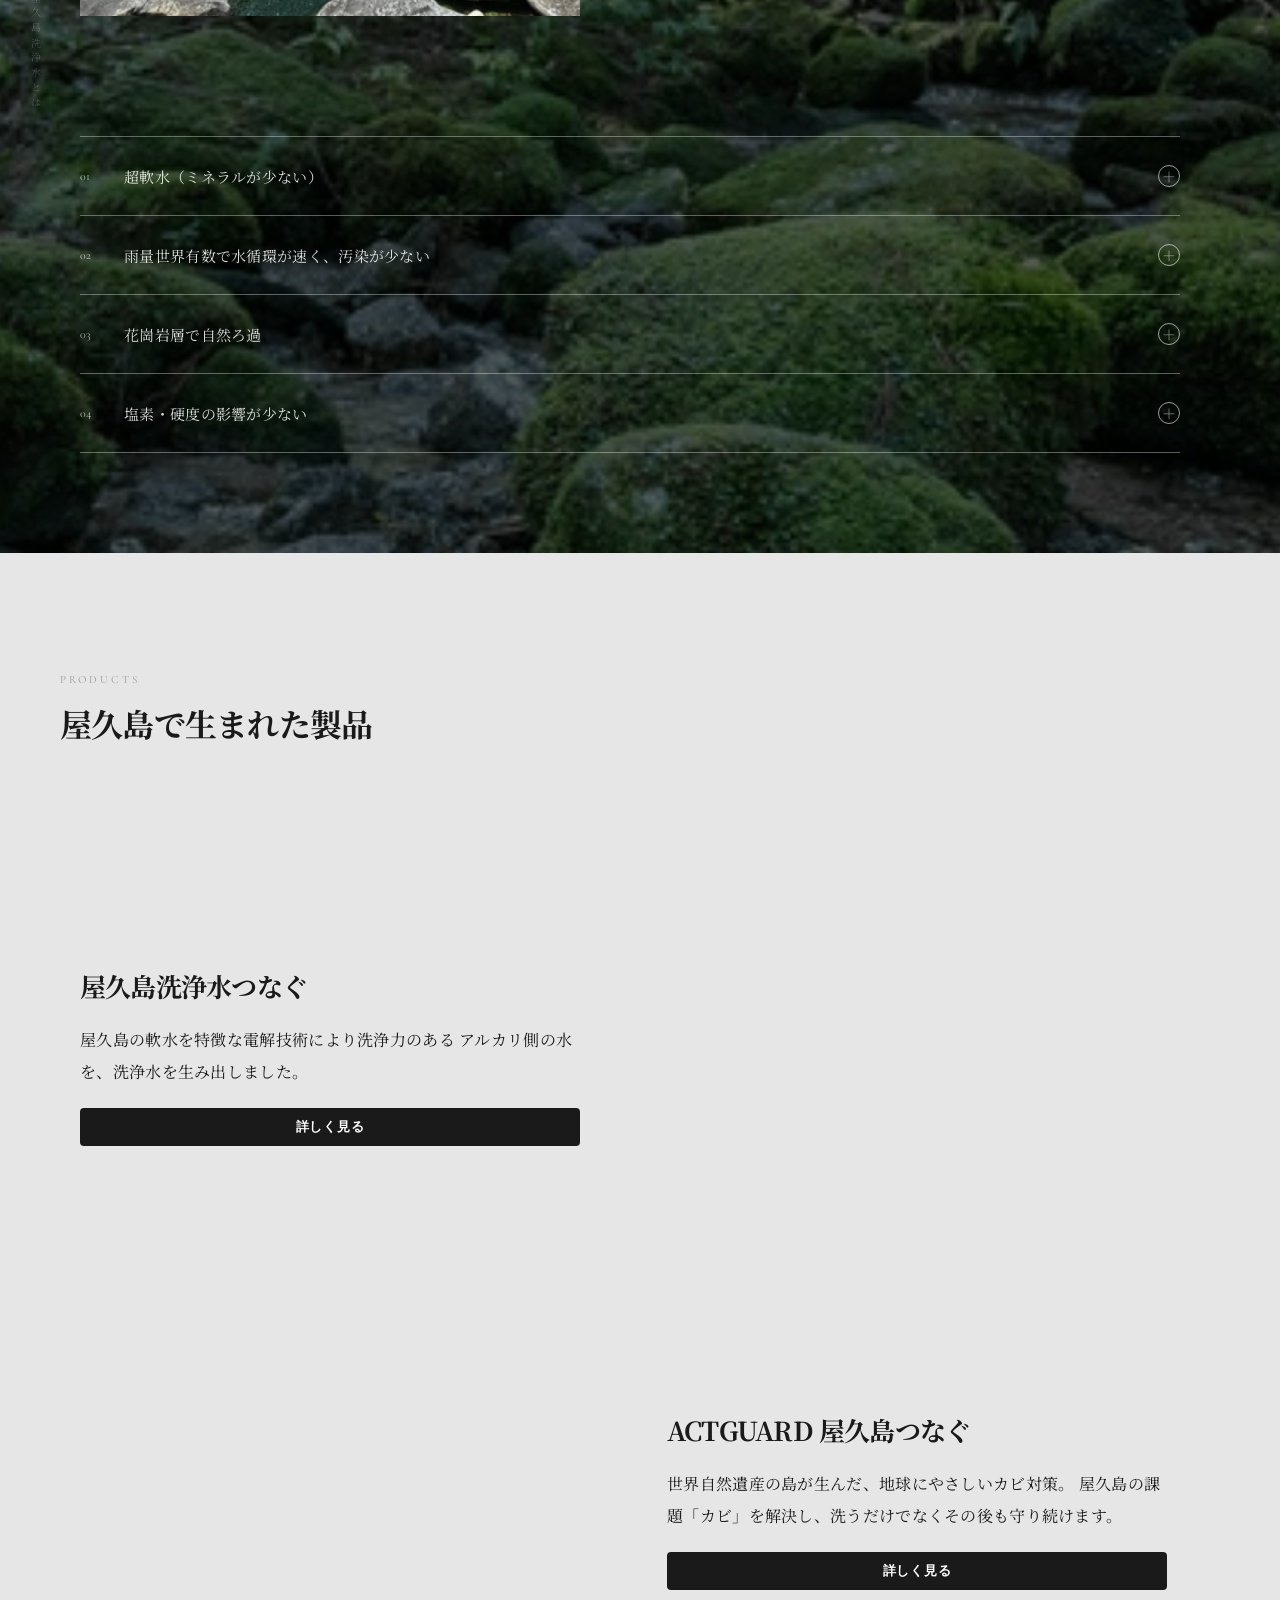
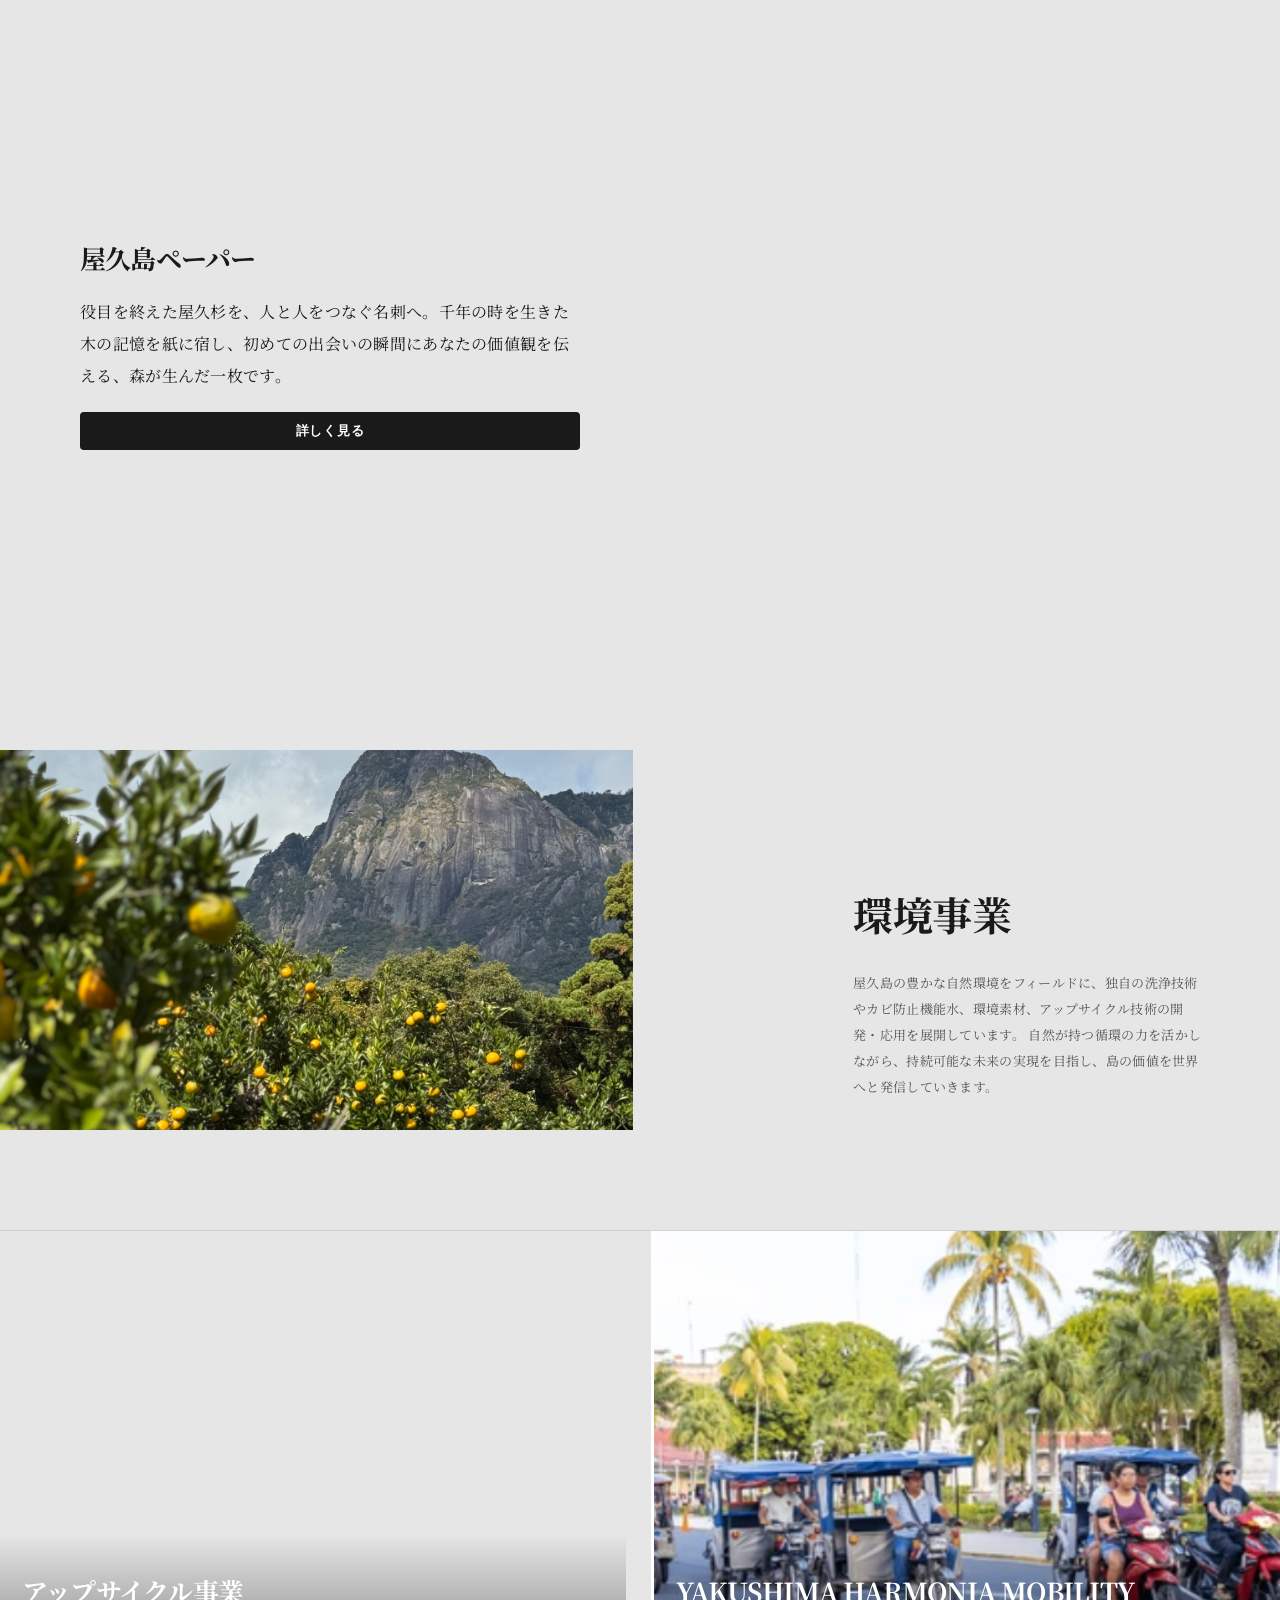
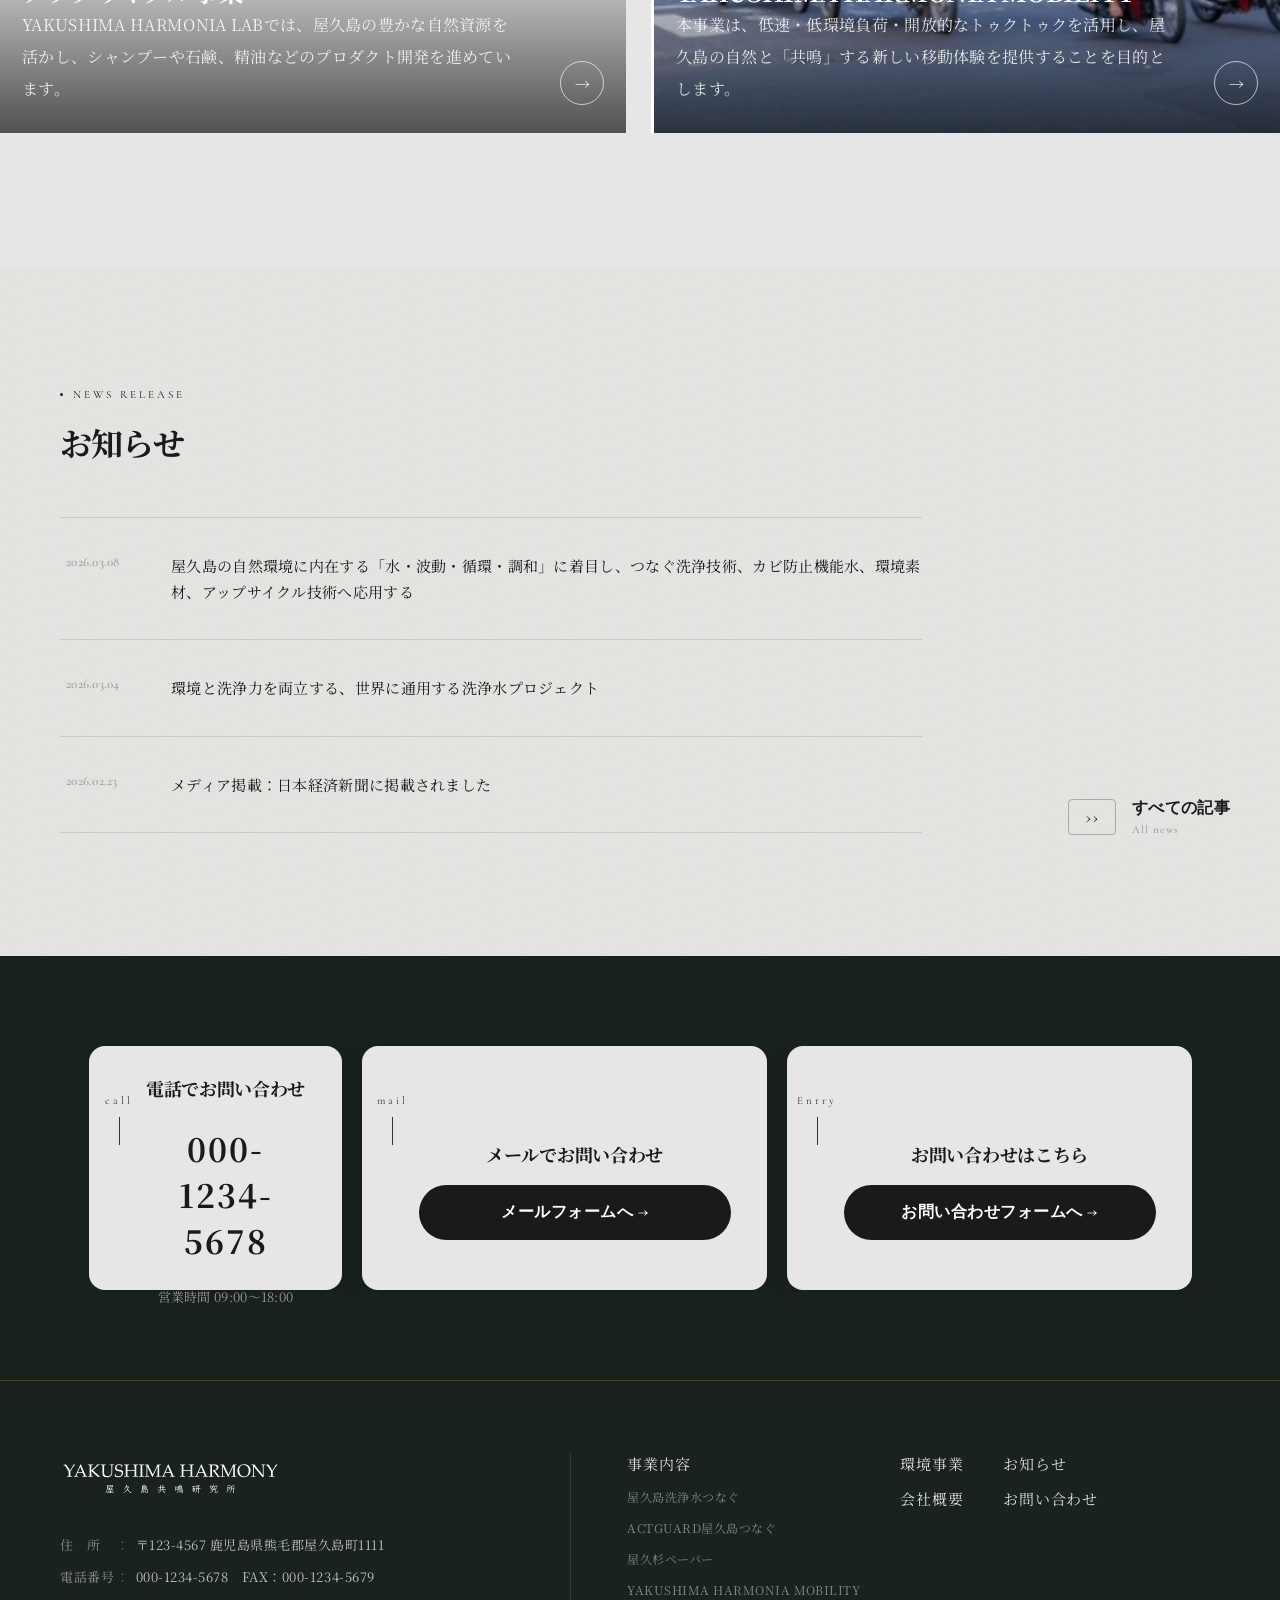
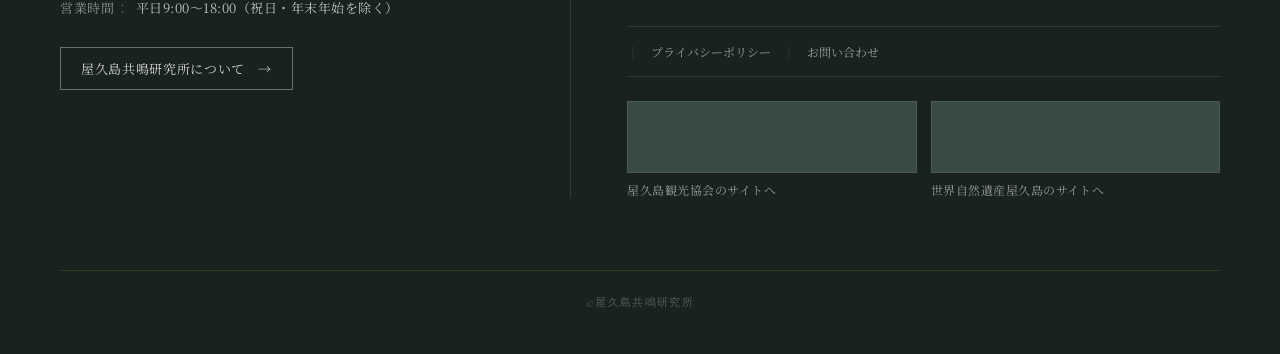
==== commit 5ed8e077: "update" ====
--- a/index.html
+++ b/index.html
@@ -5,7 +5,7 @@
   <meta name="viewport" content="width=device-width, initial-scale=1.0">
   <title>YAKUSHIMA HARMONIA LAB</title>
   <link rel="preconnect" href="https://fonts.googleapis.com">
-  <link href="https://fonts.googleapis.com/css2?family=Noto+Sans+JP:wght@400;700&family=Noto+Serif+JP:wght@300;400;700&family=Inter:wght@400;500;700&family=Cormorant+Garamond:ital,wght@0,300;0,400;0,600;1,300;1,400&display=swap" rel="stylesheet">
+  <link href="https://fonts.googleapis.com/css2?family=Noto+Sans+JP:wght@400;700&family=Noto+Serif+JP:wght@300;400;700&family=Inter:wght@400;500;700&family=Cormorant+Garamond:ital,wght@0,300;0,400;0,600;1,300;1,400&family=Zen+Old+Mincho:wght@400&display=swap" rel="stylesheet">
   <link rel="stylesheet" href="style.css">
   <script src="https://mcp.figma.com/mcp/html-to-design/capture.js"></script>
 </head>
@@ -16,49 +16,11 @@
     <div class="header-logo">
       <img src="images/yakushima_logo_w.svg" alt="YAKUSHIMA HARMONIA LAB">
     </div>
-    <nav class="main-nav">
-      <a href="about.html">屋久島研究所について</a>
-      <div class="nav-dropdown-wrap">
-        <a href="#business">事業内容</a>
-        <div class="nav-dropdown">
-          <a href="tsunagu.html">屋久島洗浄水つなぐ</a>
-          <a href="tsunagu.html#about">屋久島洗浄水とは</a>
-          <a href="tsunagu.html#features">屋久島洗浄水の特徴</a>
-        </div>
-      </div>
-      <div class="nav-dropdown-wrap">
-        <a href="#products">商品</a>
-        <div class="nav-dropdown">
-          <a href="tsunagu.html">屋久島洗浄水つなぐ</a>
-          <a href="actguard.html">ACTGUARD屋久島つなぐ</a>
-          <a href="shop.html">屋久杉ペーパー</a>
-        </div>
-      </div>
-      <div class="nav-dropdown-wrap">
-        <a href="#environment">環境事業</a>
-        <div class="nav-dropdown">
-          <a href="#environment">アップサイクル事業</a>
-          <a href="mobility.html" class="nav-dropdown-a--sm">YAKUSHIMA HARMONIA MOBILITY</a>
-        </div>
-      </div>
-      <a href="company.html">会社情報</a>
-      <a href="#news">お知らせ</a>
-      <a href="contact.html">お問い合わせ</a>
-    </nav>
-    <div class="header-right">
-      <div class="lang-switch">
-        <a href="#">JP</a>
-        <span>/</span>
-        <a href="#">EN</a>
-      </div>
-      <a href="cart.html" class="header-cart" aria-label="カート">
-        <svg width="22" height="22" viewBox="0 0 24 24" fill="none" stroke="currentColor" stroke-width="1.5" stroke-linecap="round" stroke-linejoin="round" aria-hidden="true">
-          <circle cx="9" cy="21" r="1"/>
-          <circle cx="20" cy="21" r="1"/>
-          <path d="M1 1h4l2.68 13.39a2 2 0 001.99 1.61h9.72a2 2 0 001.99-1.61L23 6H6"/>
-        </svg>
-      </a>
-    </div>
+    <button class="header-hamburger" aria-label="メニュー">
+      <span></span>
+      <span></span>
+      <span></span>
+    </button>
   </header>
 
   <!-- STICKY HERO ZONE -->
@@ -66,12 +28,16 @@
 
   <!-- HERO -->
   <section class="hero">
-    <div class="hero-inner">
-      <video src="images/u2837383316_______________--ar_4336_--motion_low_--video_1_bd1ca54e-67f8-400e-8b94-d11e8703c064_0.mp4" autoplay loop muted playsinline></video>
-      <div class="hero-catch">
-        <p>屋久島からしか</p>
-        <p>できない物語を。</p>
-      </div>
+    <div class="hero-slides">
+      <div class="hero-slide" style="background-image:url('images/yaku1.jpg')"></div>
+      <div class="hero-slide" style="background-image:url('images/yaku2.png')"></div>
+      <div class="hero-slide" style="background-image:url('images/yaku3.png')"></div>
+      <div class="hero-slide" style="background-image:url('images/yaku4.png')"></div>
+      <div class="hero-slide" style="background-image:url('images/yaku5.png')"></div>
+    </div>
+    <div class="hero-text">
+      <p class="hero-title">共鳴</p>
+      <p class="hero-sub">harmony with YAKUSHIMA</p>
     </div>
   </section>
 
--- a/style.css
+++ b/style.css
@@ -26,7 +26,7 @@
   margin: 0 auto;
 }
 
-/* ===== HEADER / NAV ===== */
+/* ===== HEADER ===== */
 header {
   position: fixed;
   top: 0;
@@ -35,170 +35,45 @@
   z-index: 100;
   display: flex;
   align-items: center;
-  padding: 0 36px 0 28px;
-  height: 86px;
+  justify-content: space-between;
+  padding: 0 42px 0 34px;
+  height: 88px;
   background: transparent;
-  gap: 40px;
-  transition: background 0.35s ease;
 }
 
 .header-logo {
   display: flex;
   align-items: center;
-  margin-right: auto;
-  padding: 10px 0 0 20px;
+  padding-top: 0;
 }
 
 .header-logo img {
-  height: 80px;
+  height: 75px;
   width: auto;
   opacity: 1;
   filter: brightness(0) invert(1);
 }
 
-nav.main-nav {
-  display: flex;
-  align-items: center;
-  gap: 29px;
-}
-
-nav.main-nav a {
-  font-family: var(--font-jp);
-  font-size: 13px;
-  font-weight: 400;
-  color: #fff;
-  text-decoration: none;
-  letter-spacing: 0.7px;
-  white-space: nowrap;
-  transition: opacity 0.2s;
-}
-
-nav.main-nav a:hover { opacity: 0.65; }
-
-/* ===== DROPDOWN NAV ===== */
-.nav-dropdown-wrap {
-  position: relative;
-  display: flex;
-  align-items: center;
-  height: 86px;
-}
-
-.nav-dropdown {
-  position: absolute;
-  top: 100%;
-  left: -20px;
-  transform: translateY(-6px);
-  background: #1a1a1a;
-  /* min-width: 200px; */
-  padding: 8px 0 0 20px;
-  opacity: 0;
-  visibility: hidden;
-  pointer-events: none;
-  transition: opacity 0.2s ease, transform 0.2s ease;
-  z-index: 200;
-}
-
-.nav-dropdown-wrap:hover .nav-dropdown {
-  opacity: 1;
-  visibility: visible;
-  pointer-events: auto;
-  transform: translateY(0);
-}
-
-.nav-dropdown a {
+/* ===== HAMBURGER ===== */
+.header-hamburger {
+  display: flex;
+  flex-direction: column;
+  justify-content: space-between;
+  width: 22px;
+  height: 16px;
+  background: none;
+  border: none;
+  cursor: pointer;
+  padding: 0;
+  flex-shrink: 0;
+}
+
+.header-hamburger span {
   display: block;
-  padding: 0 20px 12px 0;
-  color: #fff;
-  font-family: var(--font-jp);
-  font-size: 13px;
-  font-weight: 400;
-  letter-spacing: 0.5px;
-  text-decoration: none;
-  white-space: nowrap;
-  opacity: 1;
-  transition: background 0.15s;
-}
-
-.nav-dropdown a:hover {
-  background: rgba(255, 255, 255, 0.08);
-  opacity: 1;
-}
-
-.nav-dropdown-a--sm {
-  font-size: 11px;
-  letter-spacing: 0.3px;
-}
-
-.header-right {
-  display: flex;
-  align-items: center;
-  gap: 26px;
-}
-
-.header-cart {
-  display: flex;
-  align-items: center;
-  justify-content: center;
-  color: #fff;
-  opacity: 0.85;
-  transition: opacity 0.2s;
-}
-
-.header-cart:hover {
-  opacity: 1;
-}
-
-.header--light-page .header-cart {
-  color: var(--color-text-dark);
-  opacity: 1;
-}
-
-/* scrolled state */
-header.header--scrolled {
-  background: #1a221f;
-}
-
-.header--light-page.header--scrolled nav.main-nav a { color: #fff; }
-.header--light-page.header--scrolled .lang-switch a { color: #fff; }
-.header--light-page.header--scrolled .lang-switch span { color: rgba(255,255,255,0.6); }
-.header--light-page.header--scrolled .header-logo img { filter: brightness(0) invert(1); }
-.header--light-page.header--scrolled .header-cart { color: #fff; opacity: 0.85; }
-
-.lang-switch {
-  display: flex;
-  align-items: center;
-  gap: 5px;
-  font-family: var(--font-en);
-  font-size: 13px;
-  font-weight: 500;
-}
-
-.lang-switch a {
-  color: #fff;
-  text-decoration: none;
-  transition: opacity 0.2s;
-}
-
-.lang-switch a:hover { opacity: 0.65; }
-.lang-switch span { color: rgba(255,255,255,0.6); }
-
-.btn-contact {
-  display: flex;
-  align-items: center;
-  justify-content: center;
-  padding: 9px 21px;
-  border: 1px solid #fff;
-  border-radius: 4px;
-  font-family: var(--font-jp);
-  font-size: 13px;
-  font-weight: 700;
-  color: #fff;
-  text-decoration: none;
-  letter-spacing: 0.7px;
-  transition: background 0.2s;
-}
-
-.btn-contact:hover { background: rgba(255,255,255,0.15); }
+  width: 22px;
+  height: 1px;
+  background: #fff;
+}
 
 /* ===== HERO ===== */
 .hero-sticky-zone {
@@ -210,19 +85,77 @@
   top: 0;
   z-index: 1;
   width: 100%;
-  height: 900px;
+  height: 1024px;
   overflow: hidden;
-  background: #e6e6e6;
+  background: #111;
   margin-top: 0;
 }
 
-.hero::after {
-  content: '';
+.hero-slides {
   position: absolute;
   inset: 0;
-  background: rgba(0, 0, 0, var(--hero-overlay, 0));
-  pointer-events: none;
-  z-index: 5;
+}
+
+.hero-slide {
+  position: absolute;
+  inset: 0;
+  background-size: cover;
+  background-position: center;
+  opacity: 0;
+  transform: scale(1);
+  animation: heroFade 20s linear infinite;
+  will-change: transform, opacity;
+}
+
+.hero-slide:nth-child(1) { animation-delay: 0s; }
+.hero-slide:nth-child(2) { animation-delay: 4s; }
+.hero-slide:nth-child(3) { animation-delay: 8s; }
+.hero-slide:nth-child(4) { animation-delay: 12s; }
+.hero-slide:nth-child(5) { animation-delay: 16s; }
+
+/* ズームの途中でクロスフェード */
+@keyframes heroFade {
+  0%    { opacity: 0; transform: scale(1);    animation-timing-function: linear; }
+  2.5%  { opacity: 1; transform: scale(1.02); animation-timing-function: linear; }
+  15%   { opacity: 1; transform: scale(1.07); animation-timing-function: linear; }
+  22.5% { opacity: 0; transform: scale(1.12); animation-timing-function: linear; }
+  100%  { opacity: 0; transform: scale(1); }
+}
+
+.hero-text {
+  position: absolute;
+  inset: 0;
+  display: flex;
+  flex-direction: column;
+  align-items: center;
+  justify-content: center;
+  padding-bottom: 150px;
+  text-align: center;
+  z-index: 10;
+}
+
+.hero-text {
+  gap: 10px;
+}
+
+.hero-title {
+  font-family: 'Zen Old Mincho', serif;
+  font-weight: 400;
+  font-size: 40px;
+  letter-spacing: 15.6px;
+  color: #fff;
+  line-height: 1;
+  padding-left: 15.6px; /* letter-spacing offset */
+}
+
+.hero-sub {
+  font-family: 'Zen Old Mincho', serif;
+  font-weight: 400;
+  font-size: 16px;
+  letter-spacing: 2.88px;
+  color: #fff;
+  line-height: 1;
+  padding-left: 2.88px; /* letter-spacing offset */
 }
 
 .vision-section {
@@ -247,47 +180,6 @@
   position: relative;
   z-index: 2;
   background: #e6e6e6;
-}
-
-.hero-inner {
-  position: absolute;
-  left: 0;
-  right: 0;
-  top: 0;
-  bottom: 0;
-  overflow: hidden;
-}
-
-.hero-inner img {
-  width: 100%;
-  height: 100%;
-  object-fit: cover;
-  object-position: center;
-  opacity: 1;
-}
-.hero-inner video {
-  width: 100%;
-  height: 100%;
-  object-fit: cover;
-  object-position: center 70%;
-  opacity: 1;
-}
-
-.hero-catch {
-  position: absolute;
-  right: 20px;
-  bottom: 150px;
-  z-index: 10;
-}
-
-.hero-catch p {
-  font-family: var(--font-jp);
-  font-size: 48px;
-  font-weight: 700;
-  color: #fff;
-  letter-spacing: -1.5px;
-  line-height: 72px;
-  white-space: nowrap;
 }
 
 
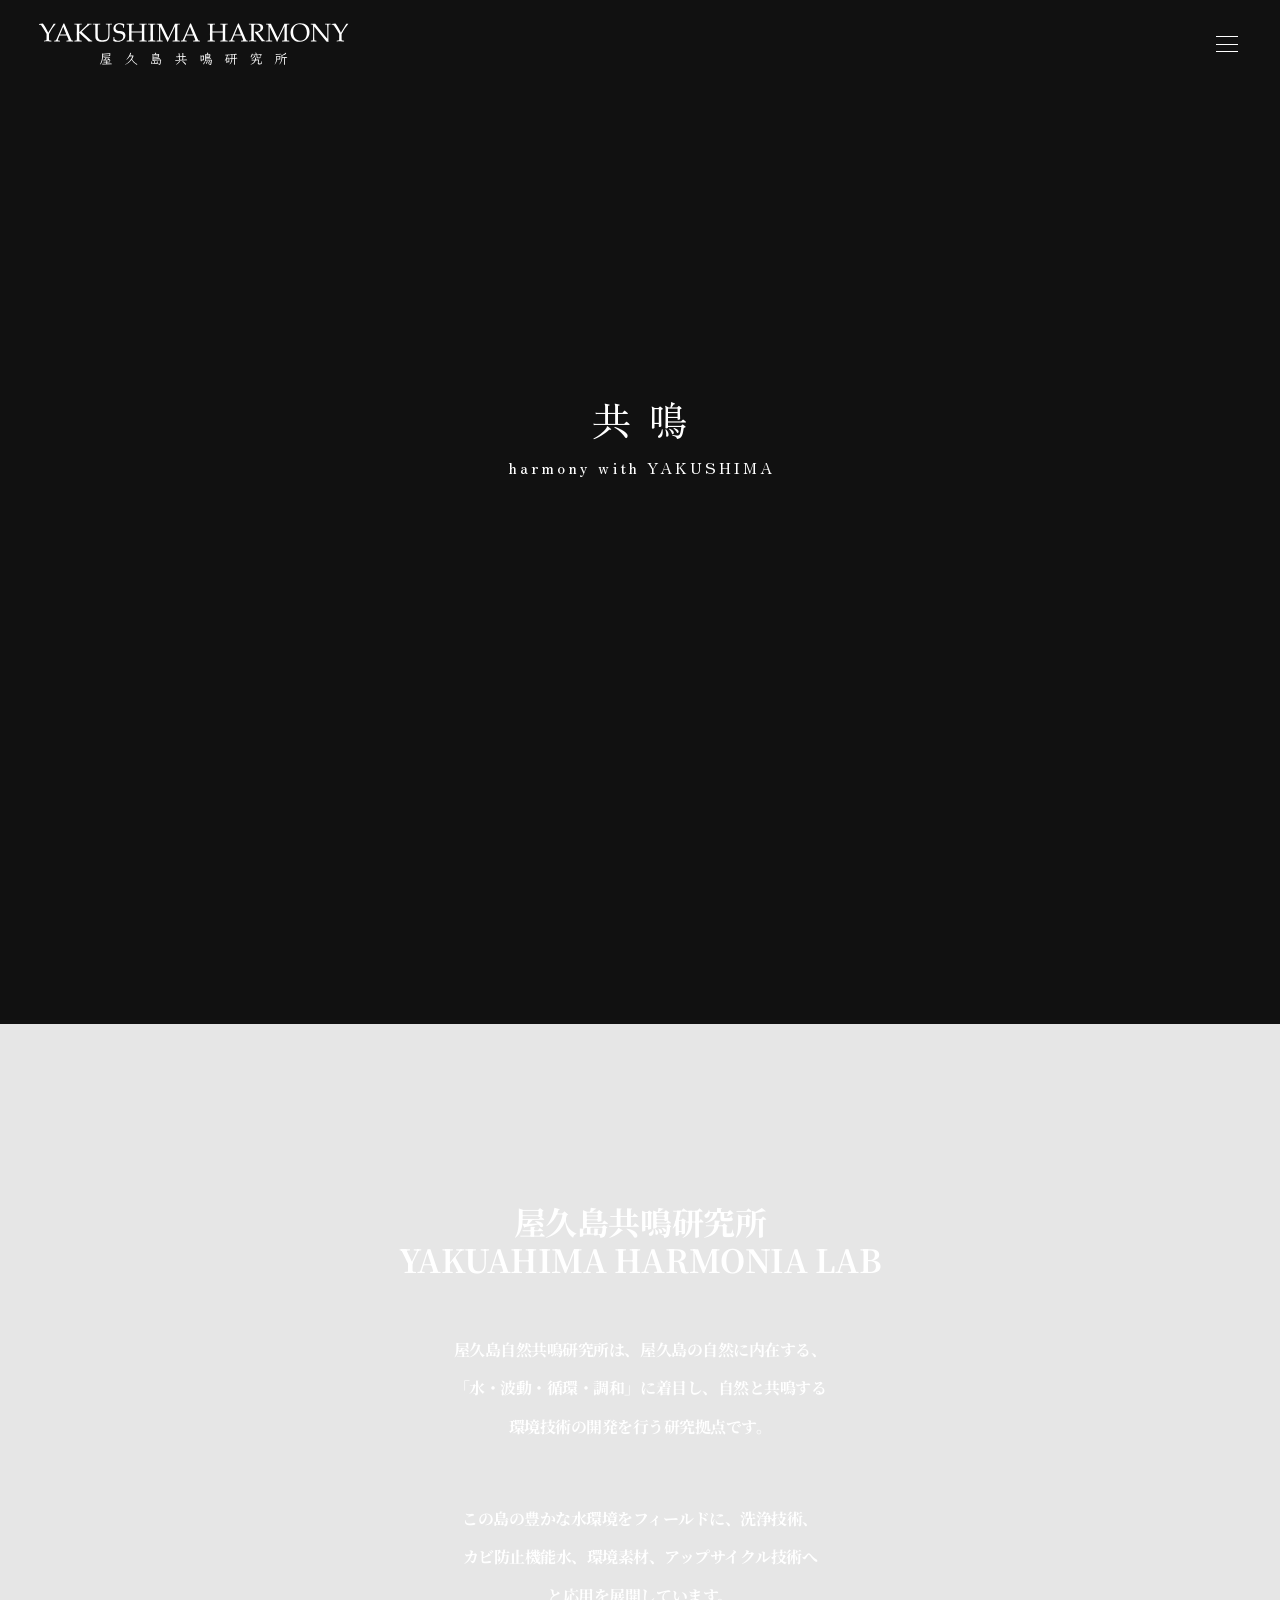
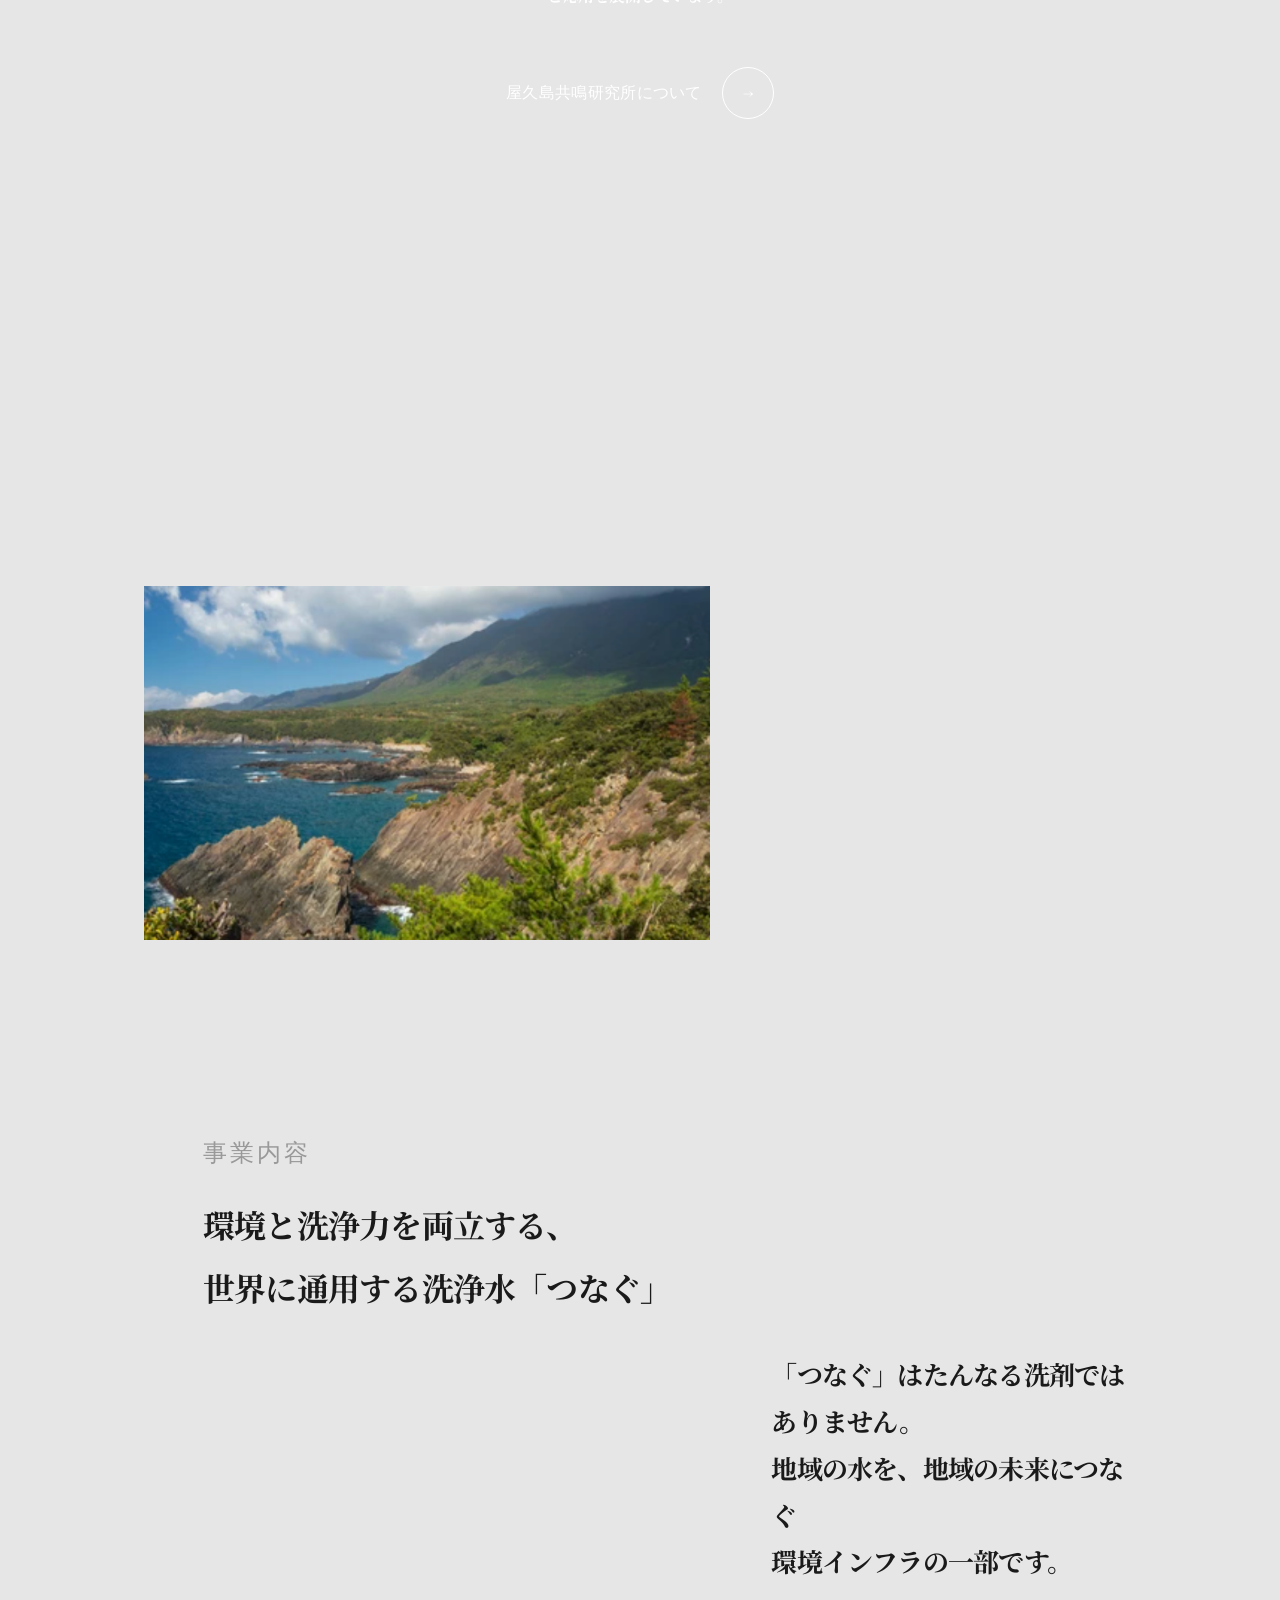
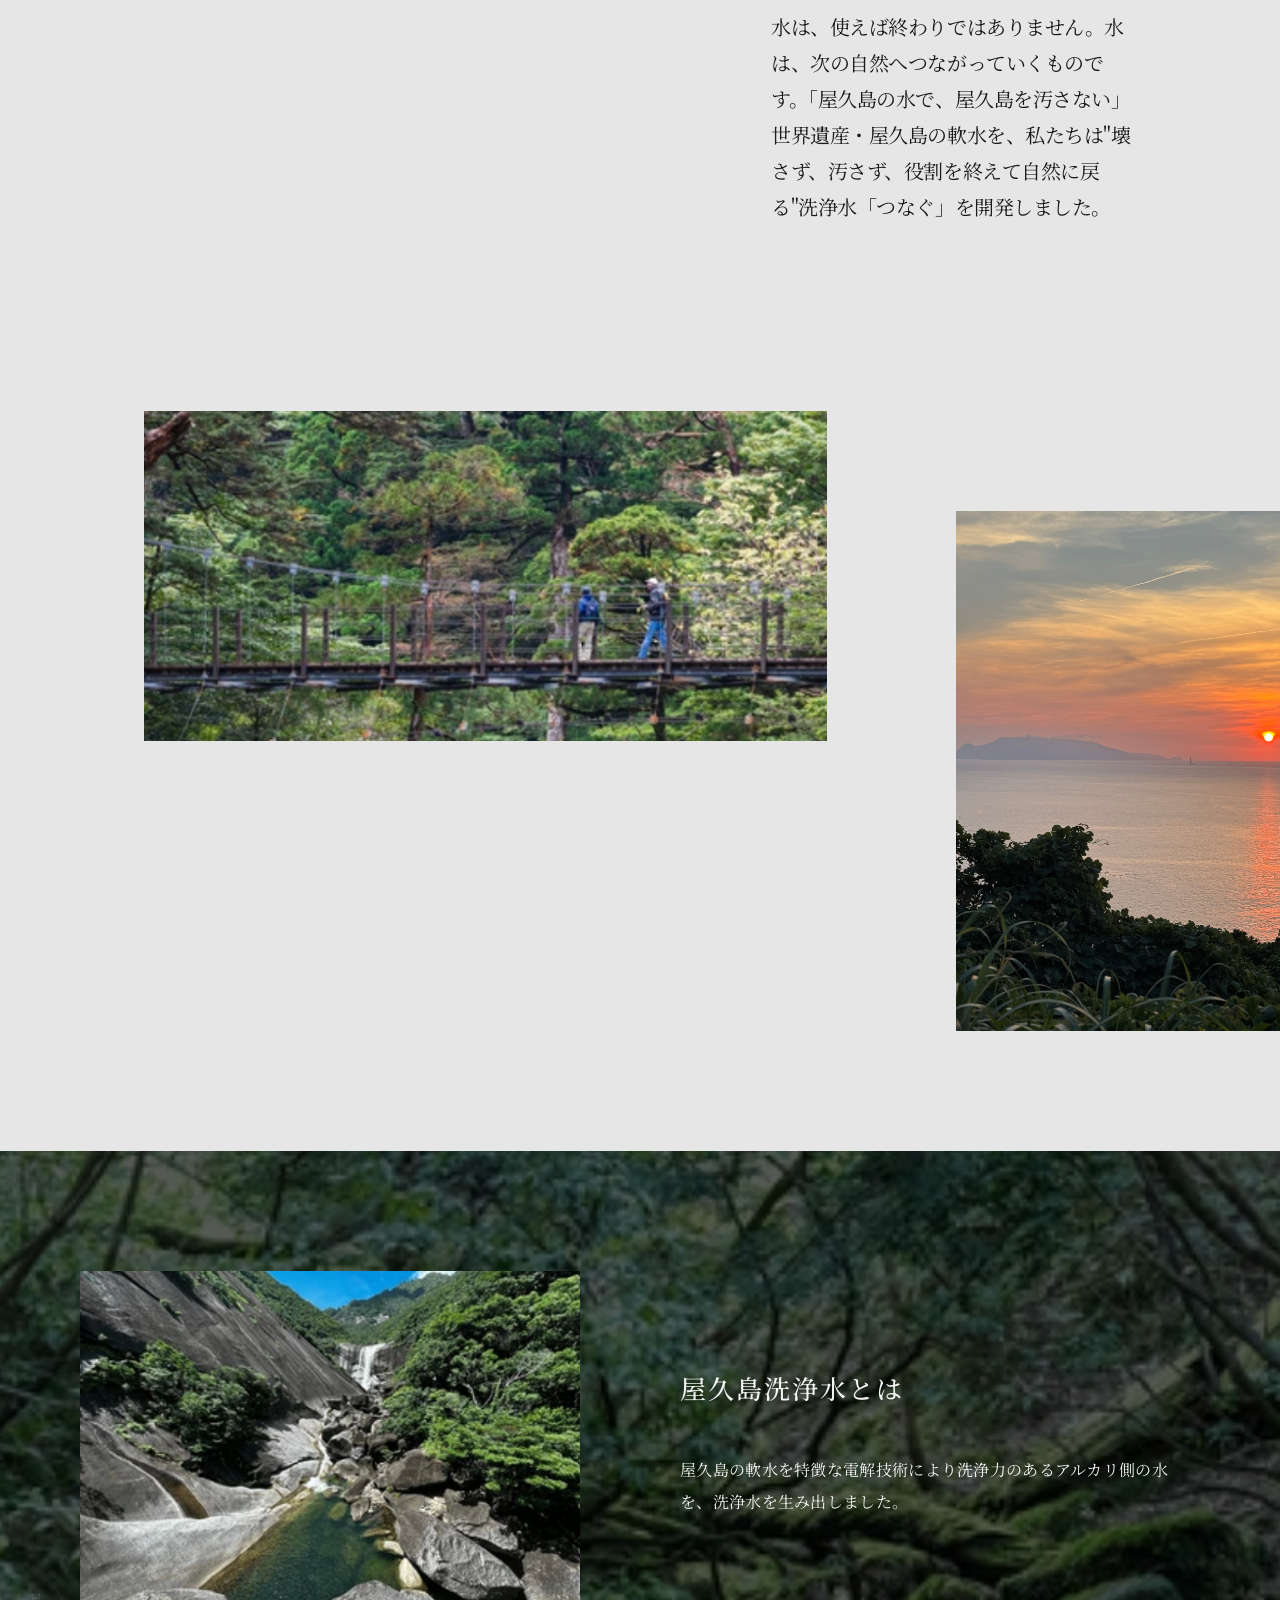
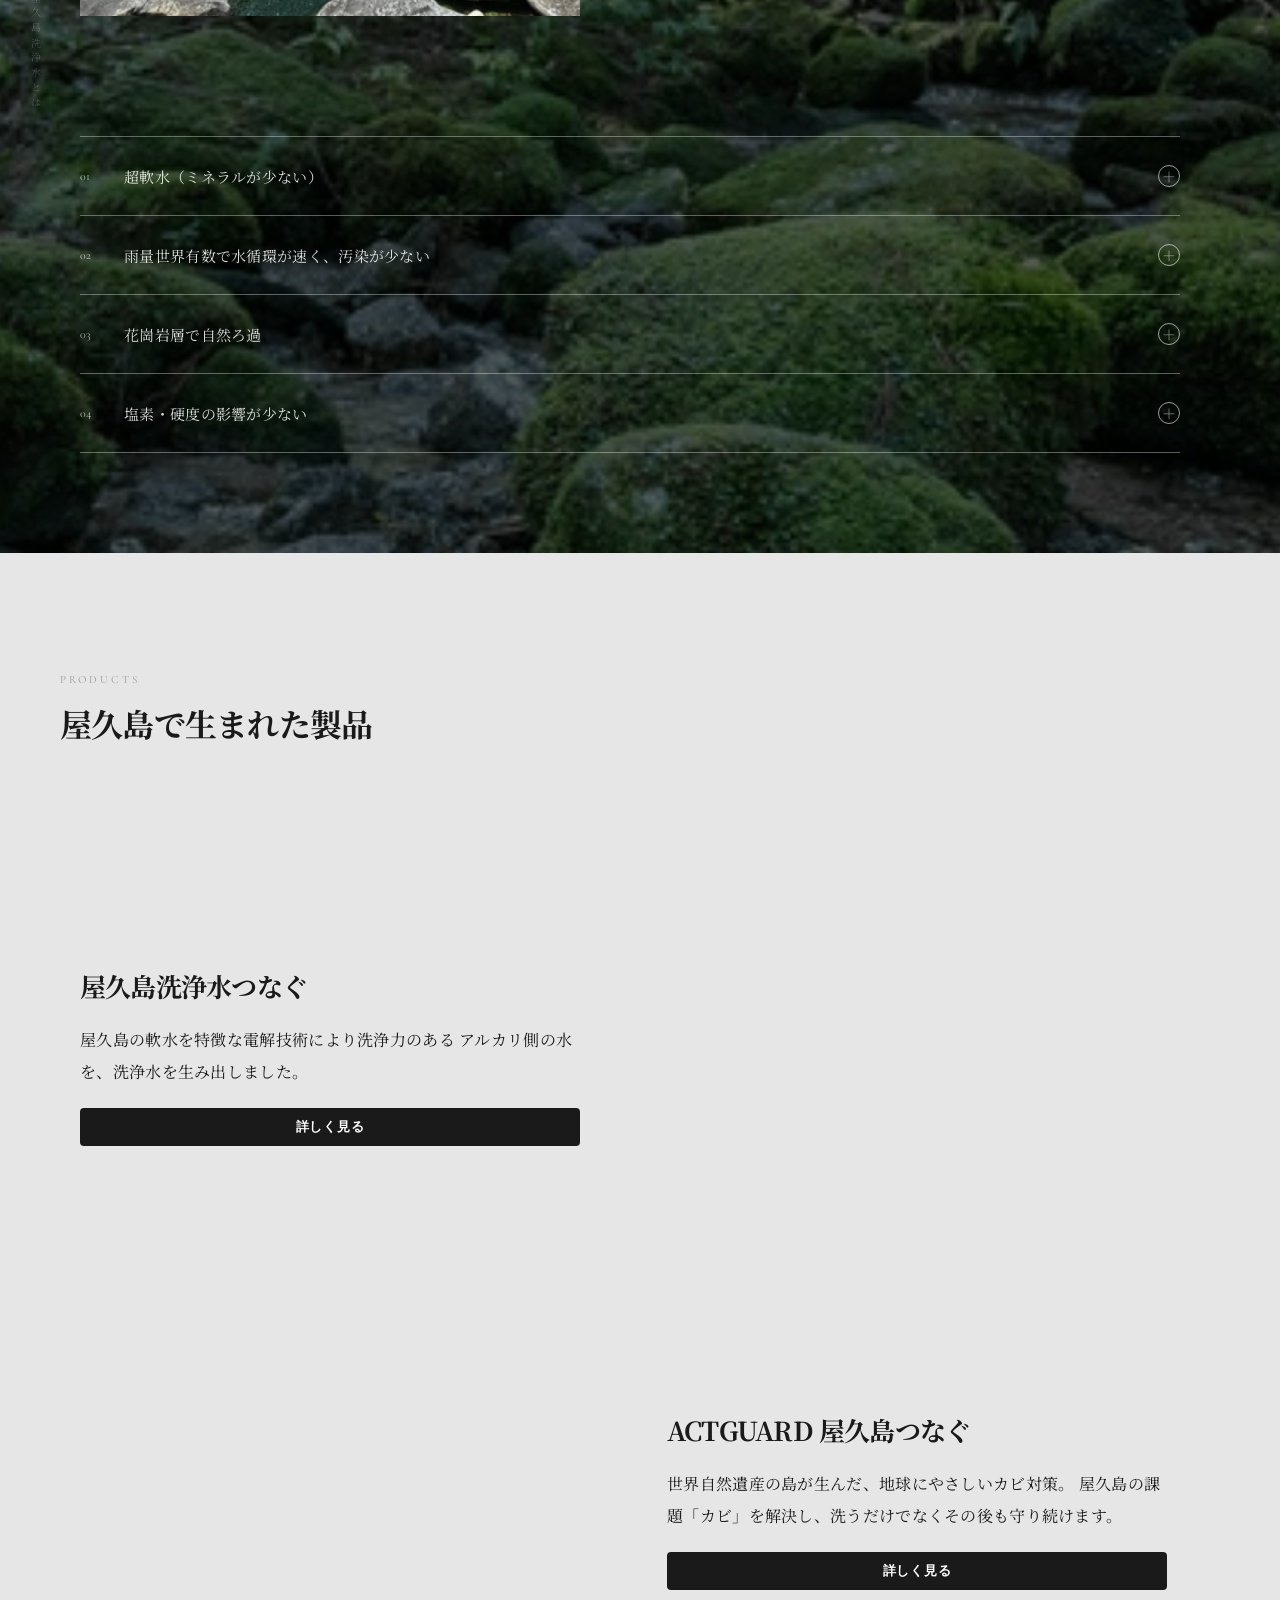
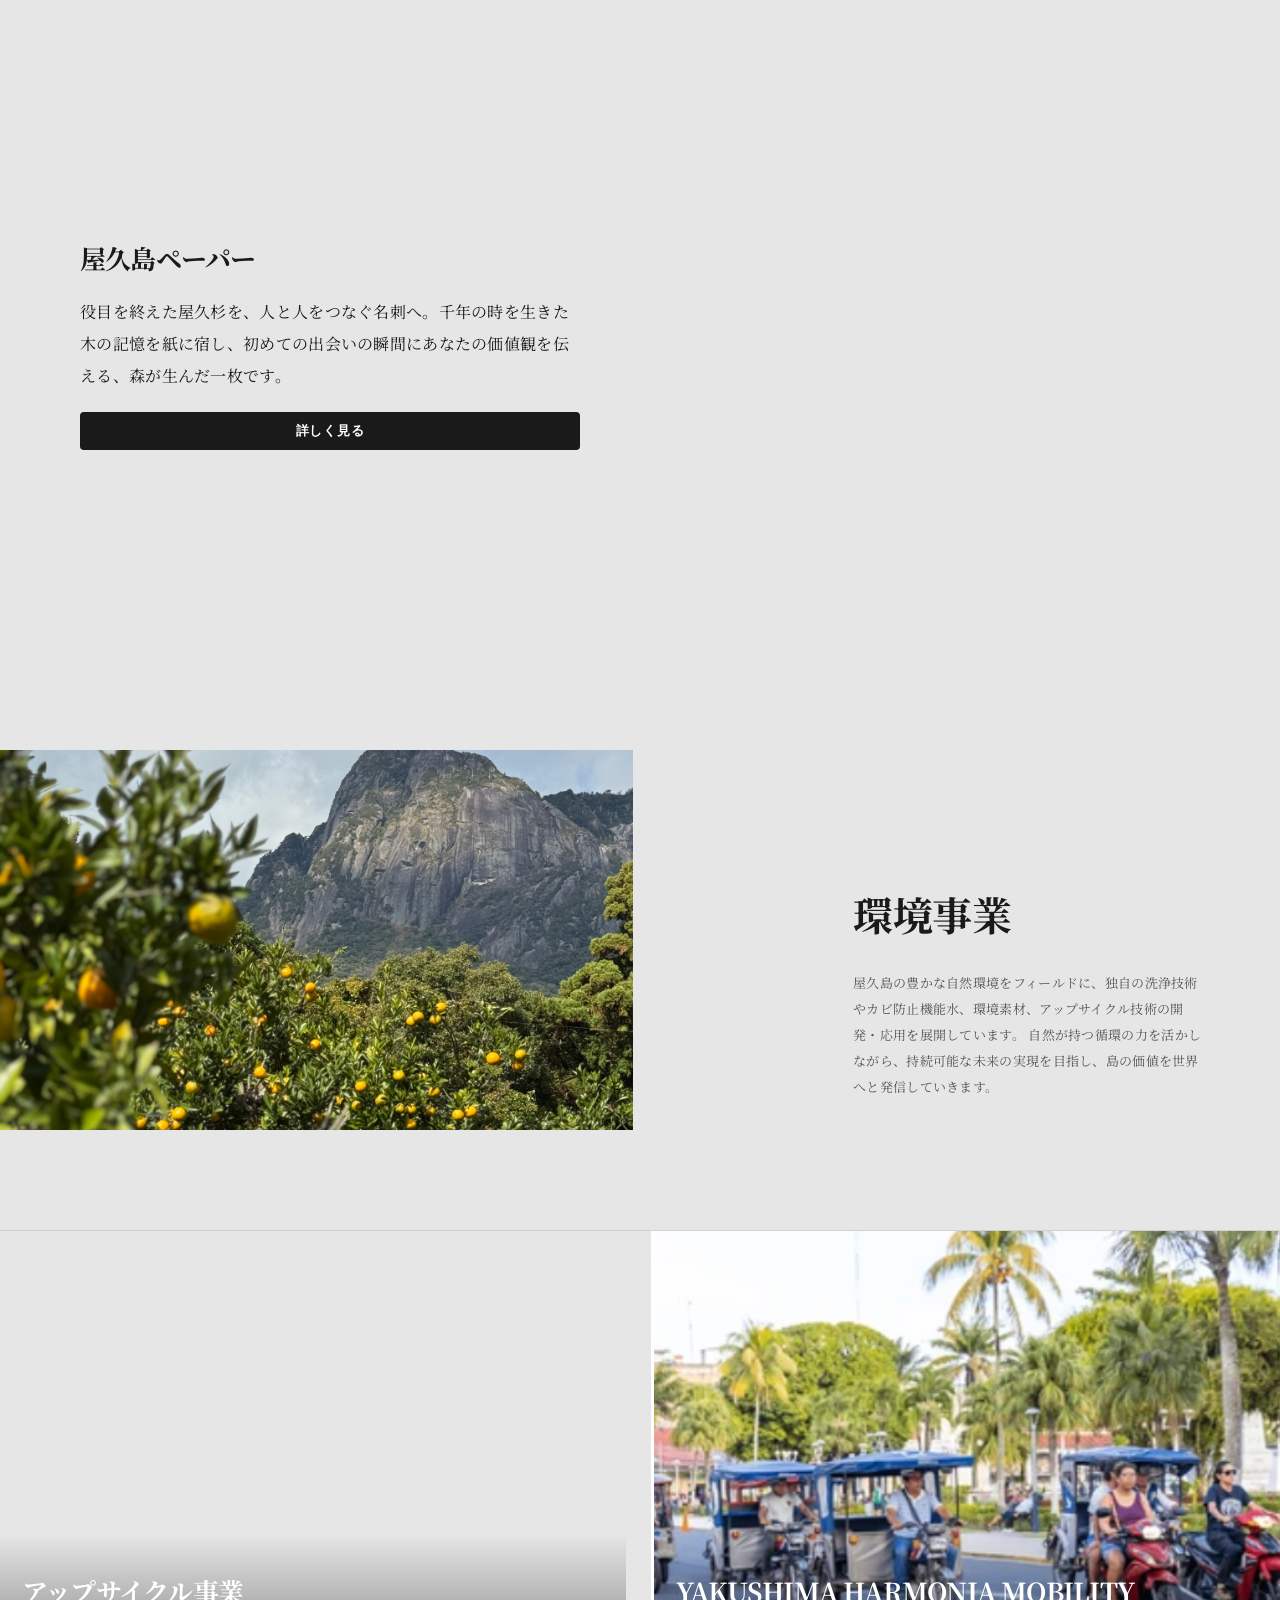
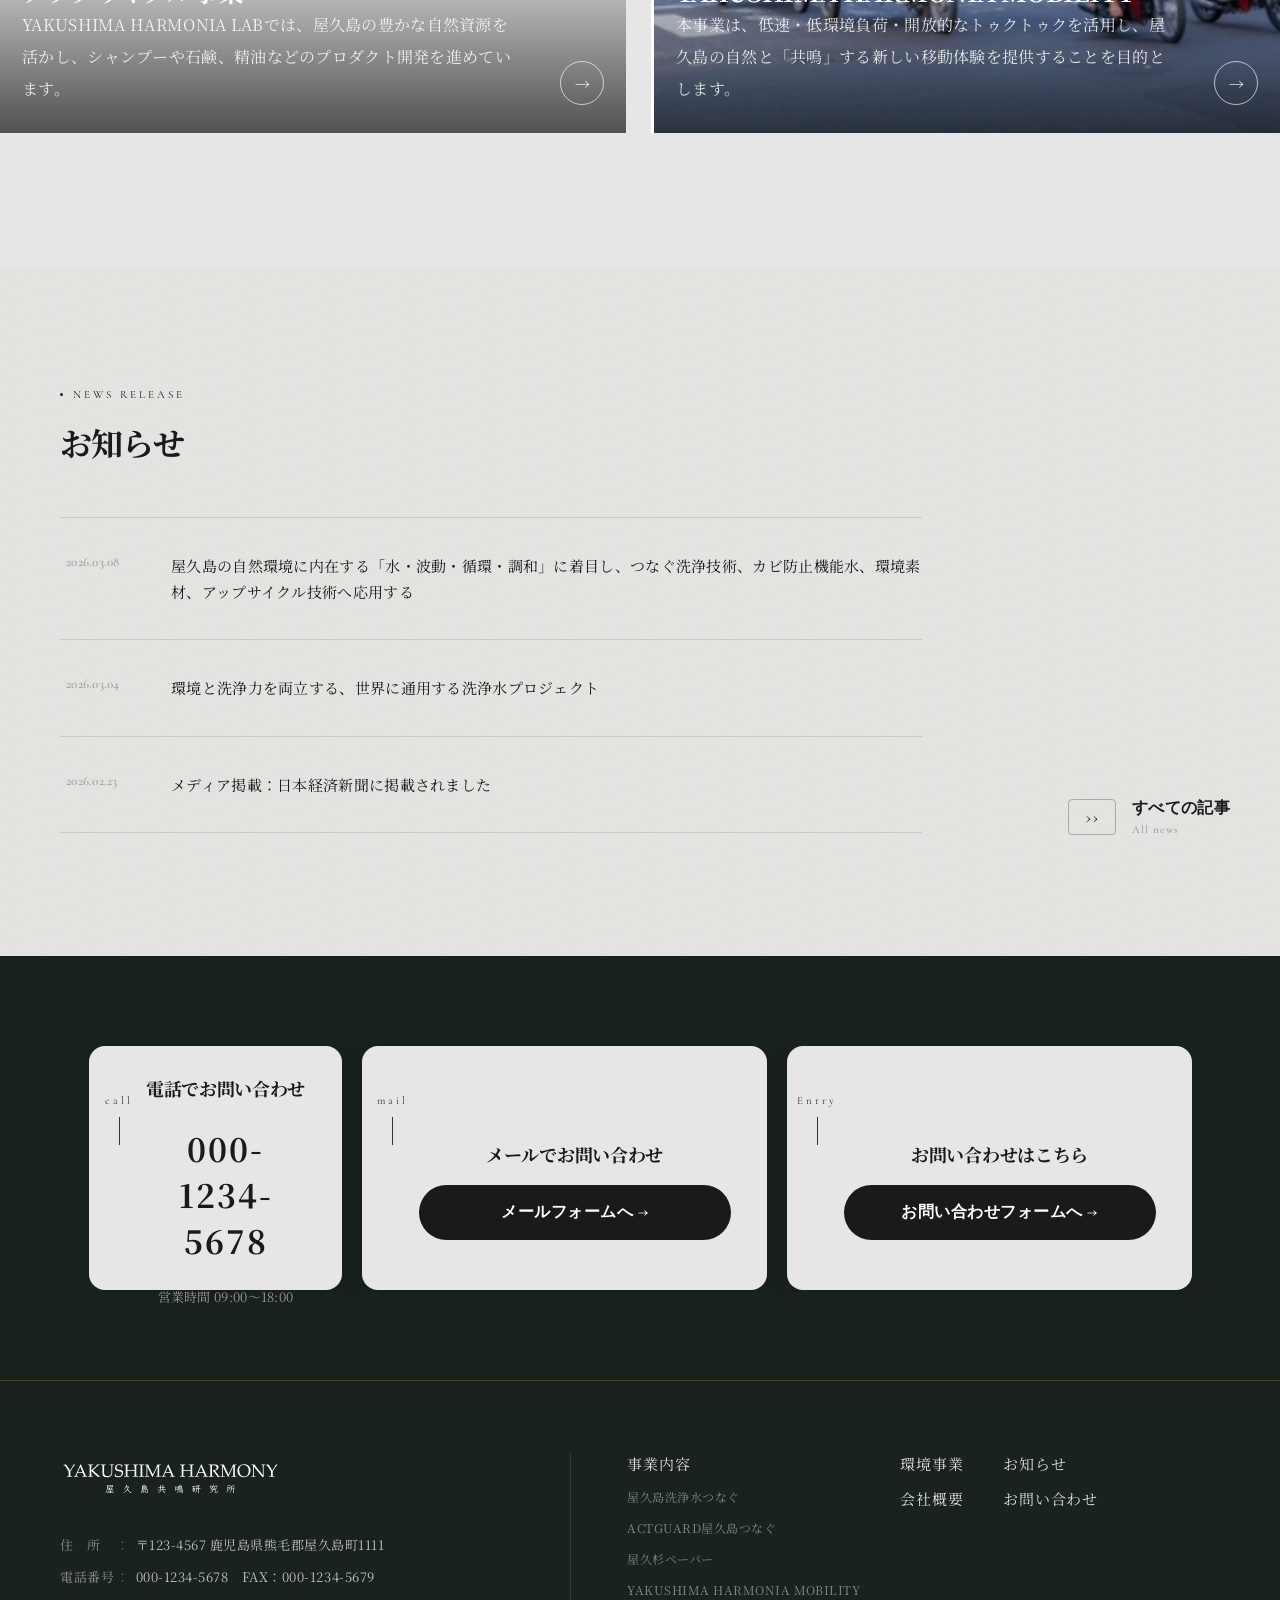
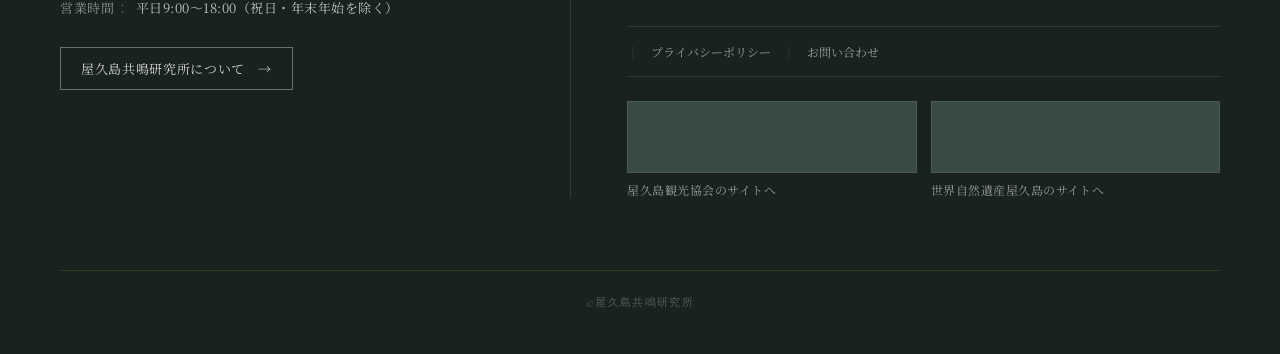
==== commit 8d5934b0: "update" ====
--- a/index.html
+++ b/index.html
@@ -28,13 +28,8 @@
 
   <!-- HERO -->
   <section class="hero">
-    <div class="hero-slides">
-      <div class="hero-slide" style="background-image:url('images/yaku1.jpg')"></div>
-      <div class="hero-slide" style="background-image:url('images/yaku2.png')"></div>
-      <div class="hero-slide" style="background-image:url('images/yaku3.png')"></div>
-      <div class="hero-slide" style="background-image:url('images/yaku4.png')"></div>
-      <div class="hero-slide" style="background-image:url('images/yaku5.png')"></div>
-    </div>
+    <video class="hero-video" id="heroVideo" src="images/movie.mp4" autoplay muted playsinline></video>
+    <div class="hero-yakutop" id="heroYakutop"></div>
     <div class="hero-text">
       <p class="hero-title">共鳴</p>
       <p class="hero-sub">harmony with YAKUSHIMA</p>
@@ -361,5 +356,14 @@
   </footer>
 
   <script src="main.js"></script>
+  <script>
+    (function () {
+      var video = document.getElementById('heroVideo');
+      var yakutop = document.getElementById('heroYakutop');
+      video.addEventListener('ended', function () {
+        yakutop.classList.add('zoom-active');
+      });
+    })();
+  </script>
 </body>
 </html>
--- a/style.css
+++ b/style.css
@@ -91,35 +91,32 @@
   margin-top: 0;
 }
 
-.hero-slides {
+.hero-video {
   position: absolute;
   inset: 0;
-}
-
-.hero-slide {
+  width: 100%;
+  height: 100%;
+  object-fit: cover;
+  filter: brightness(0.9);
+}
+
+.hero-yakutop {
   position: absolute;
   inset: 0;
-  background-size: cover;
-  background-position: center;
+  background: url('images/yakutop.jpg') center/cover no-repeat;
+  filter: brightness(0.9);
   opacity: 0;
   transform: scale(1);
-  animation: heroFade 20s linear infinite;
-  will-change: transform, opacity;
-}
-
-.hero-slide:nth-child(1) { animation-delay: 0s; }
-.hero-slide:nth-child(2) { animation-delay: 4s; }
-.hero-slide:nth-child(3) { animation-delay: 8s; }
-.hero-slide:nth-child(4) { animation-delay: 12s; }
-.hero-slide:nth-child(5) { animation-delay: 16s; }
-
-/* ズームの途中でクロスフェード */
-@keyframes heroFade {
-  0%    { opacity: 0; transform: scale(1);    animation-timing-function: linear; }
-  2.5%  { opacity: 1; transform: scale(1.02); animation-timing-function: linear; }
-  15%   { opacity: 1; transform: scale(1.07); animation-timing-function: linear; }
-  22.5% { opacity: 0; transform: scale(1.12); animation-timing-function: linear; }
-  100%  { opacity: 0; transform: scale(1); }
+  pointer-events: none;
+}
+
+.hero-yakutop.zoom-active {
+  animation: yakutopZoom 4s ease-out forwards;
+}
+
+@keyframes yakutopZoom {
+  0%   { opacity: 1; transform: scale(1); }
+  100% { opacity: 1; transform: scale(1.04); }
 }
 
 .hero-text {
@@ -135,7 +132,7 @@
 }
 
 .hero-text {
-  gap: 10px;
+  gap: 20px;
 }
 
 .hero-title {
